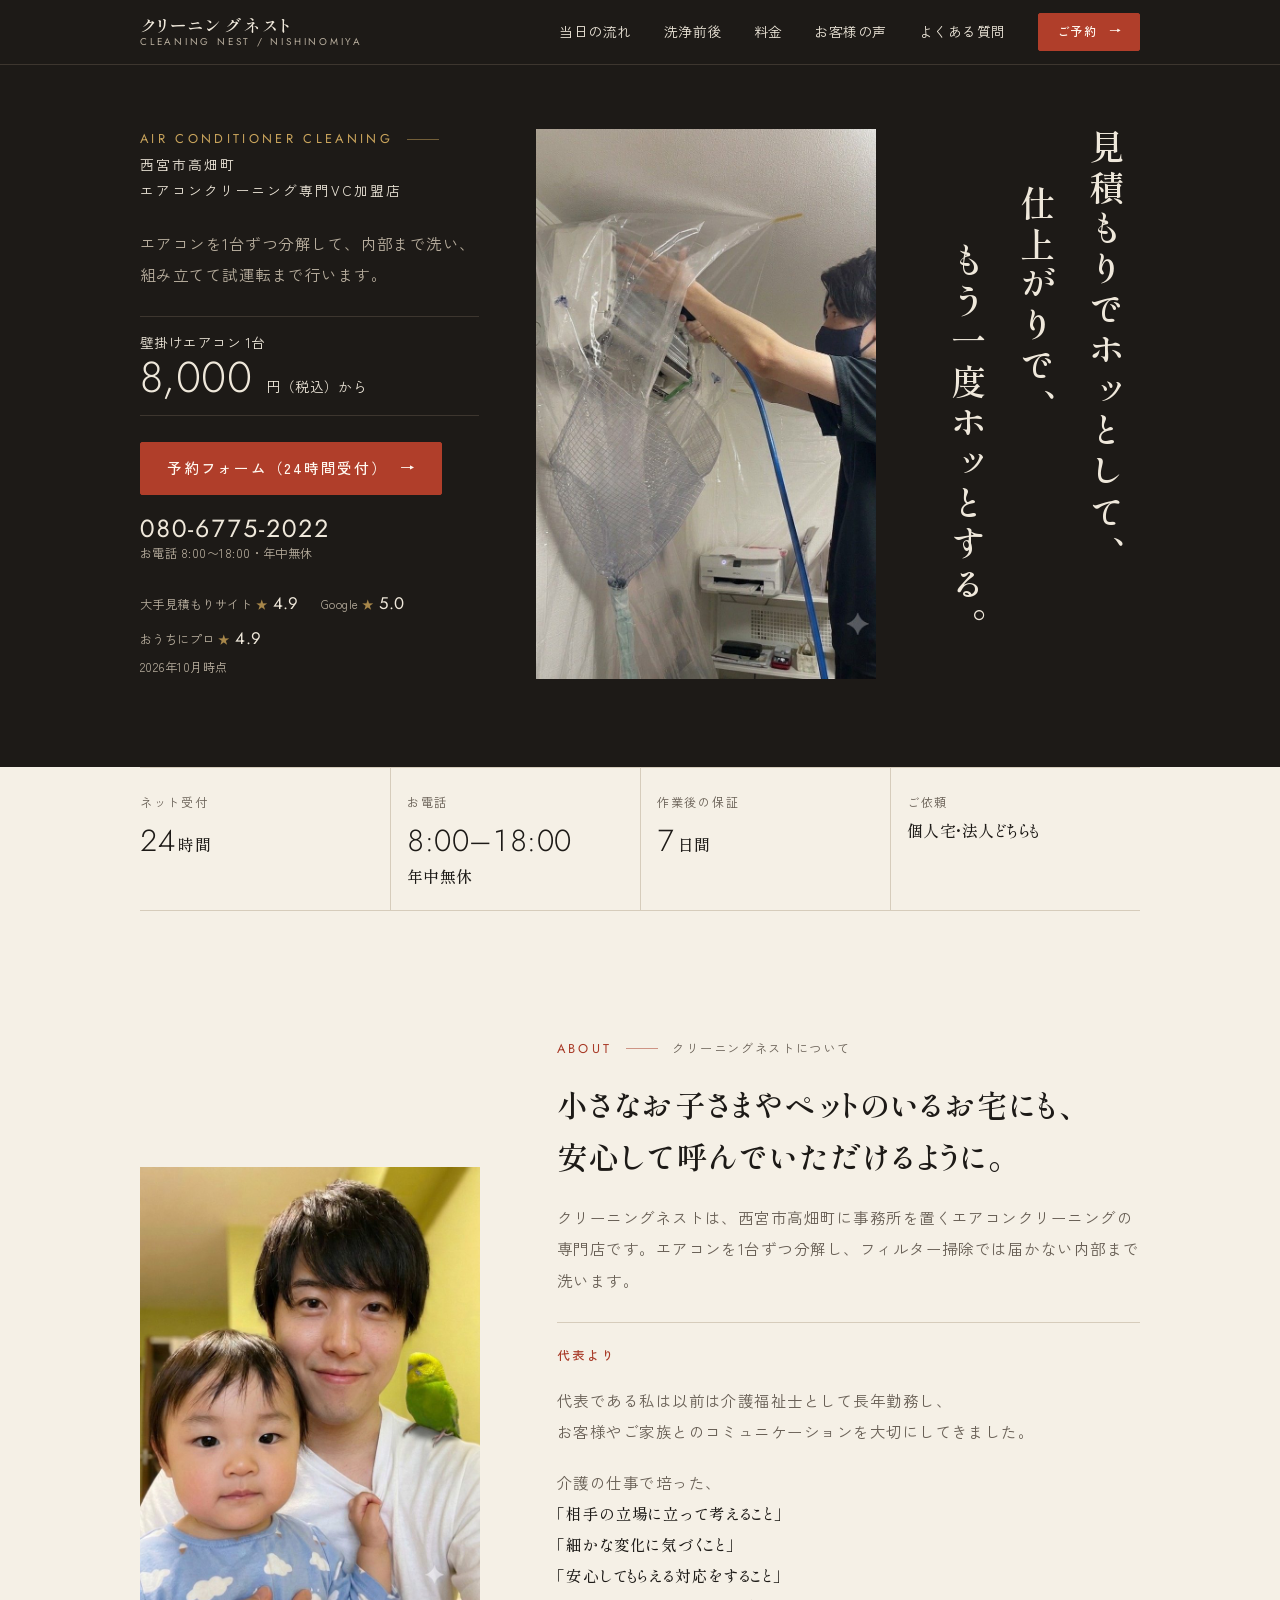
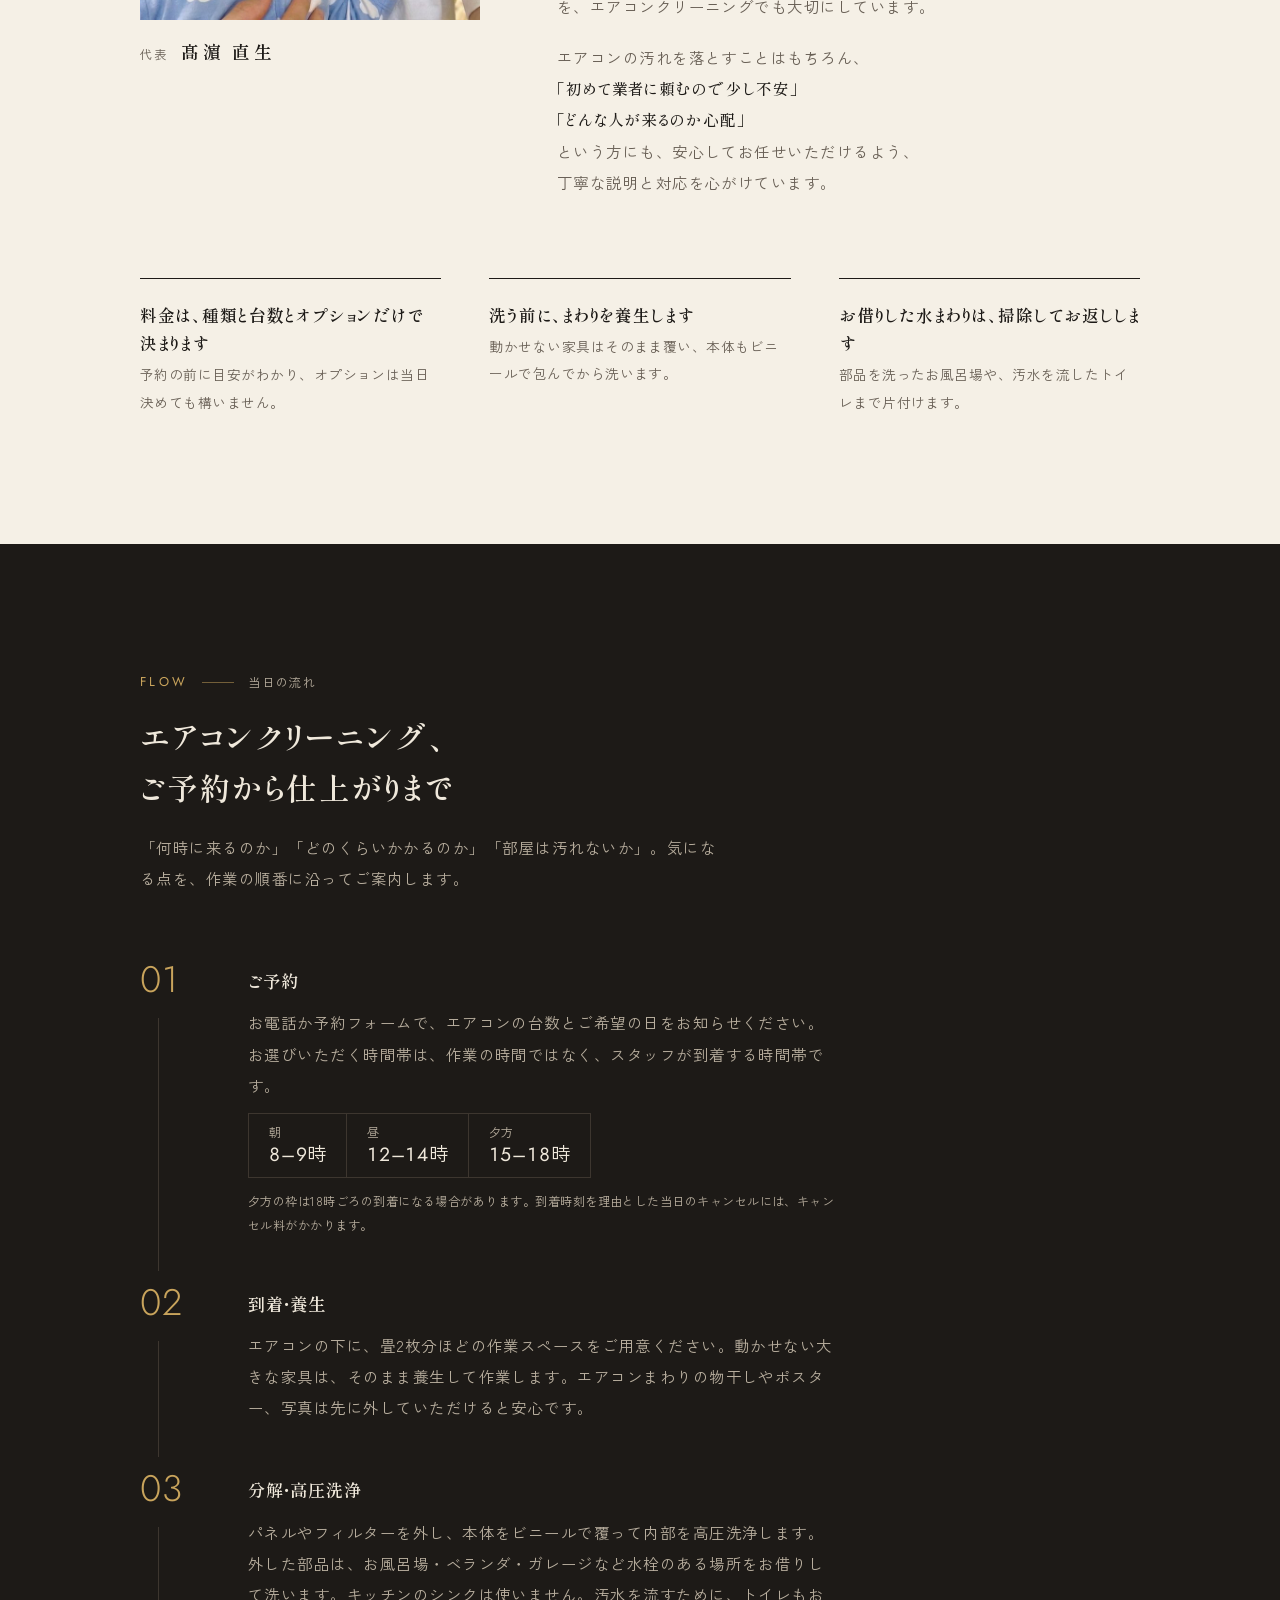
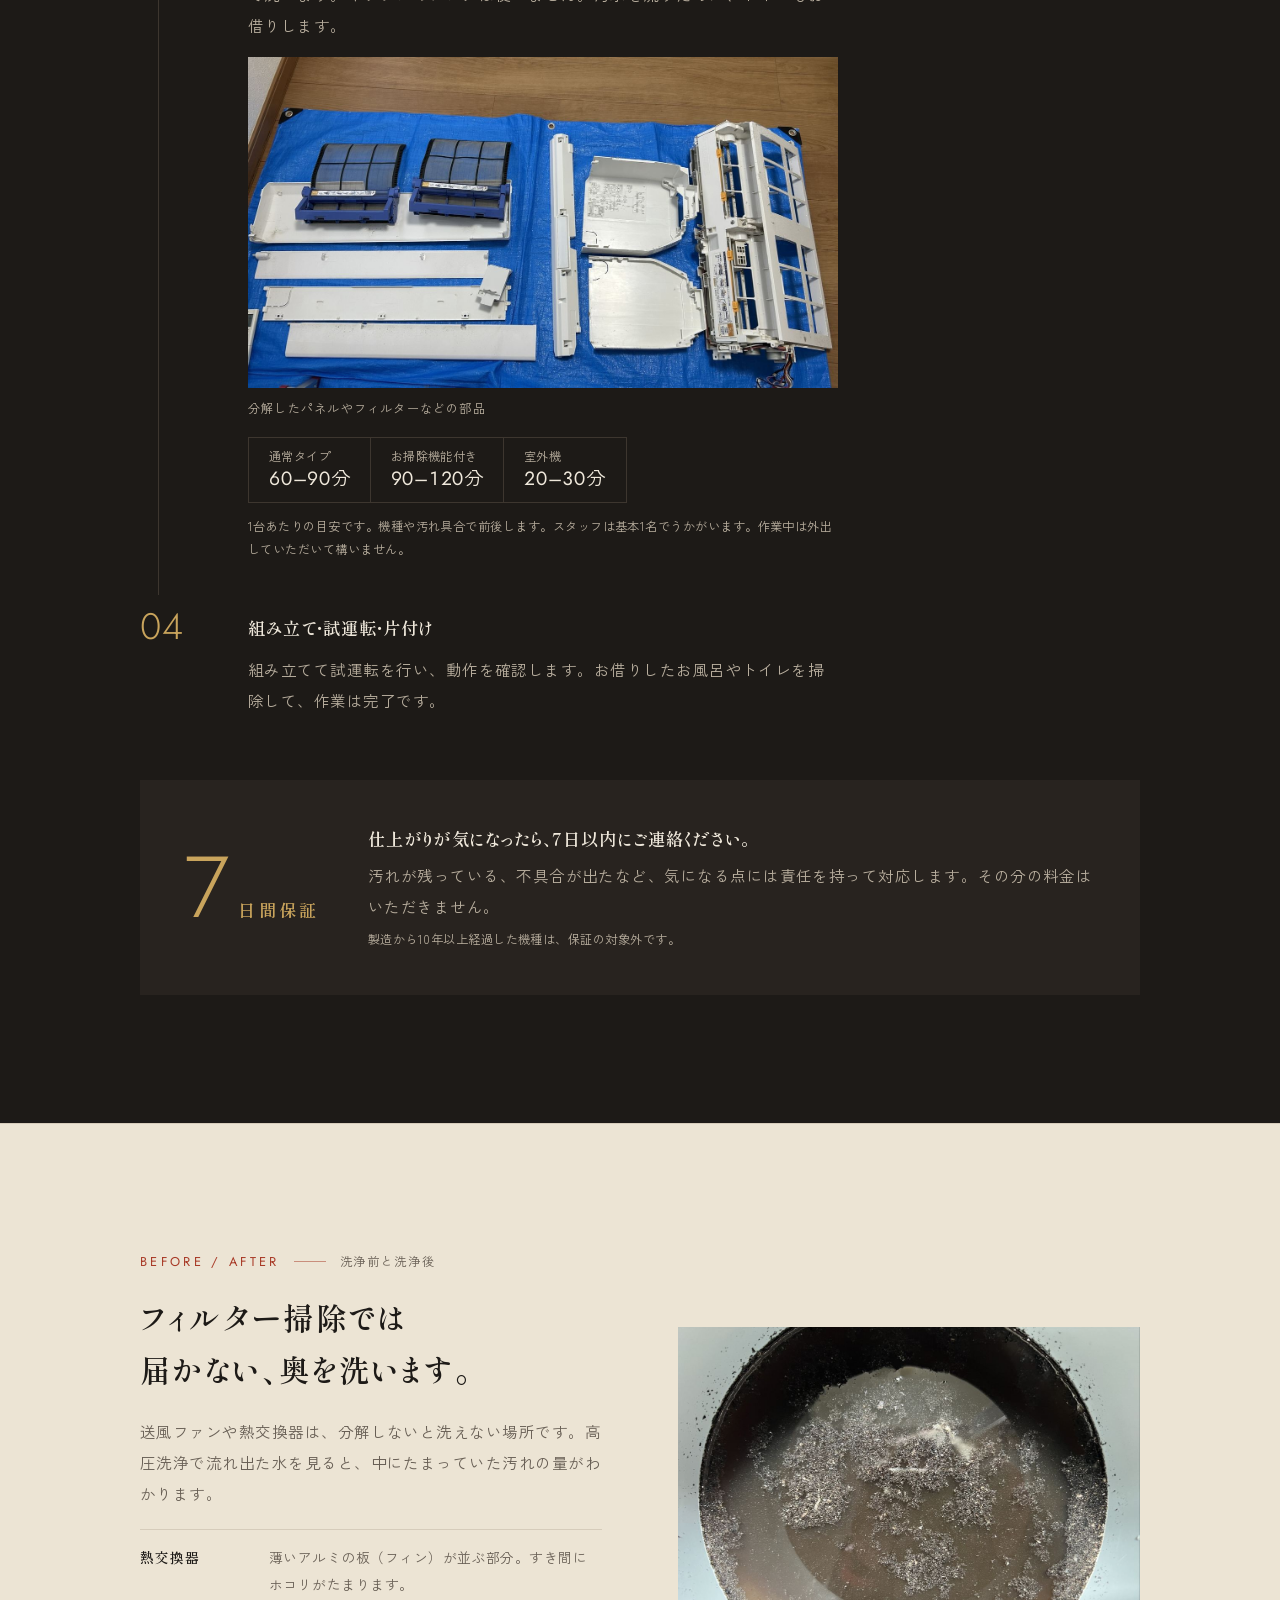
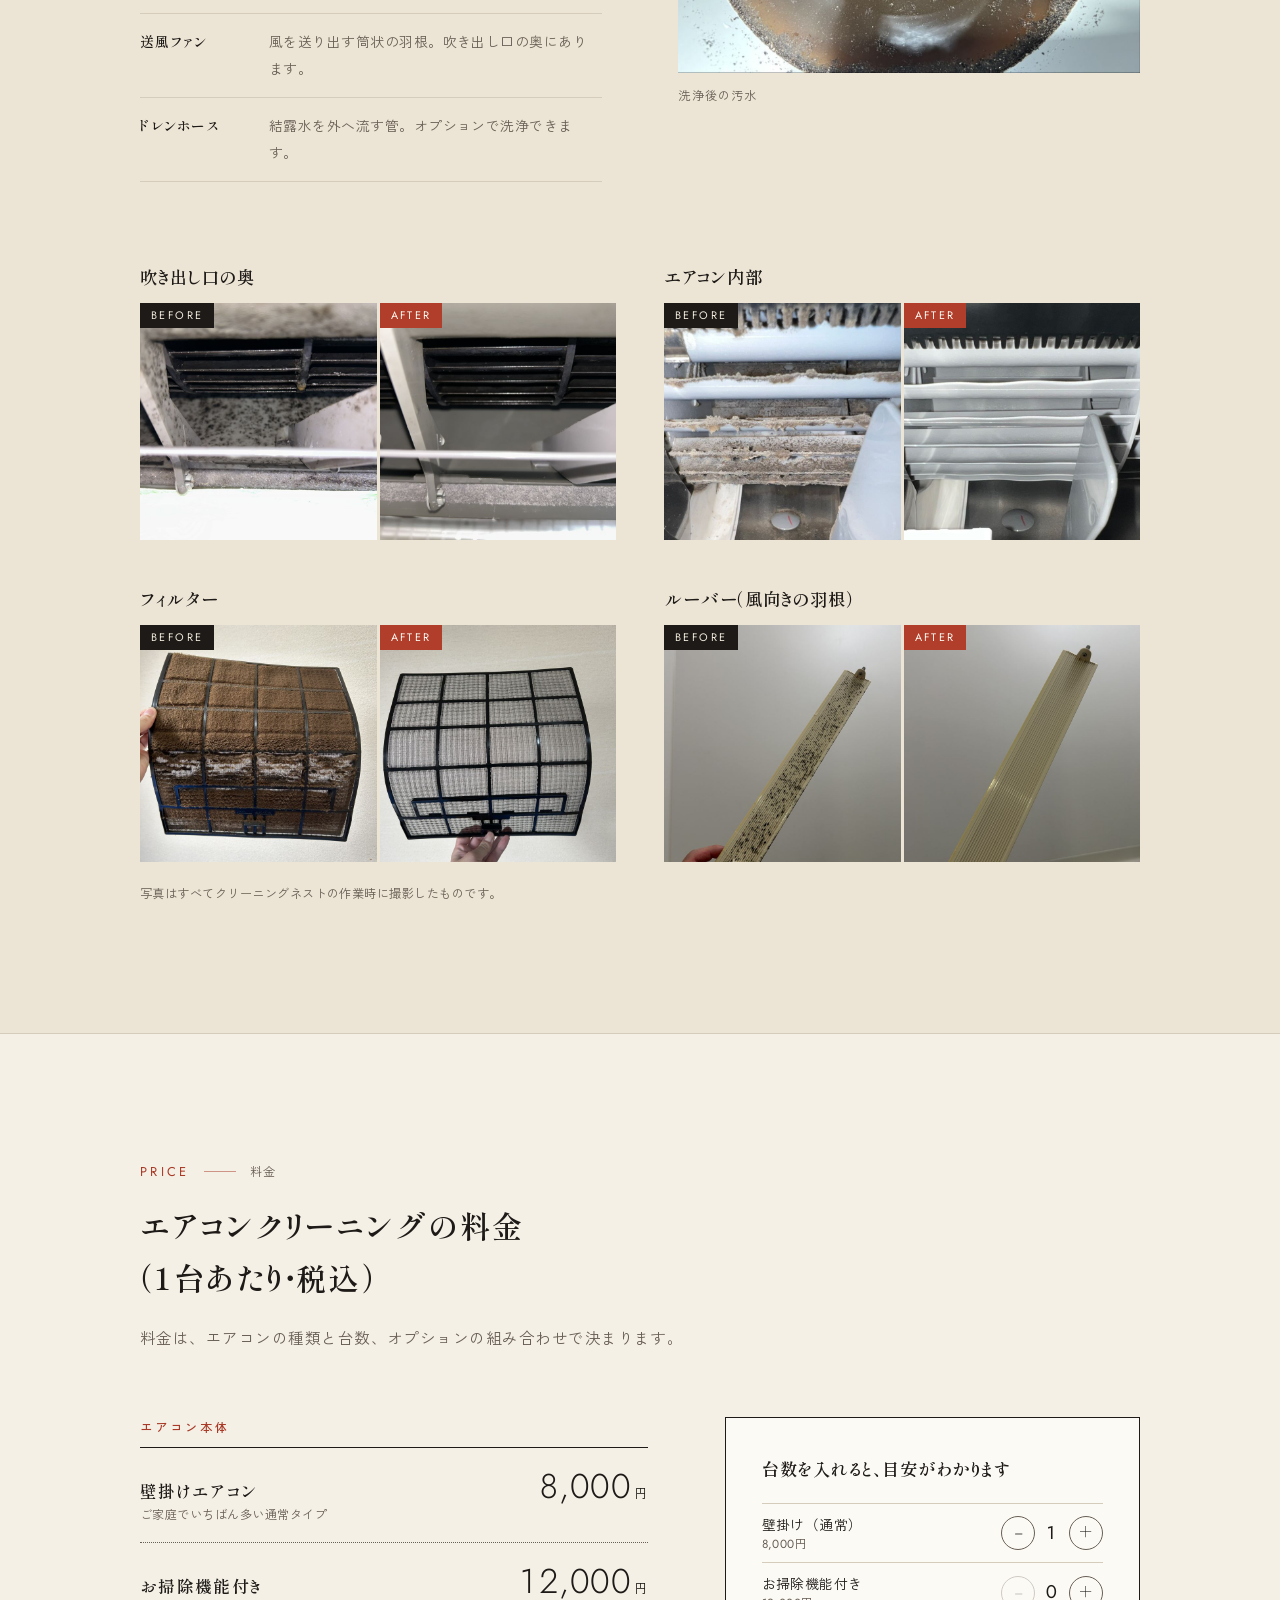
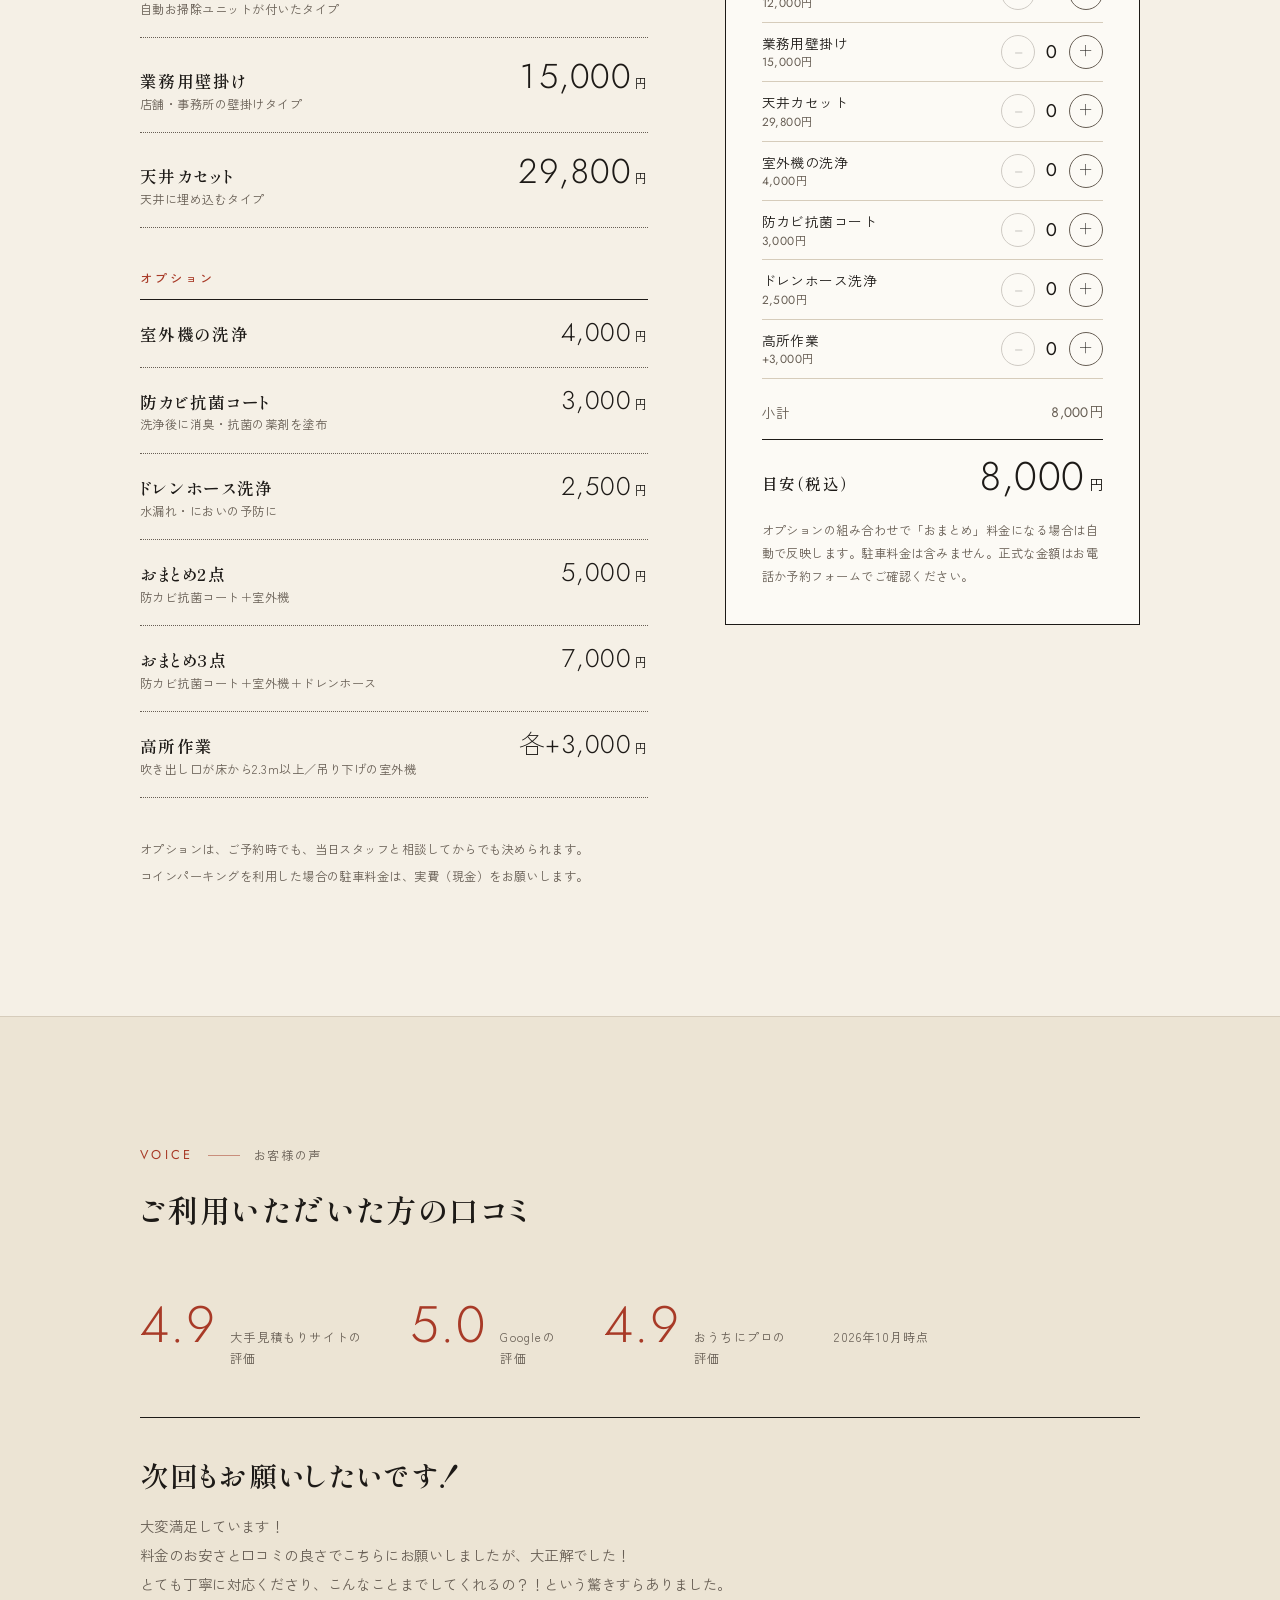
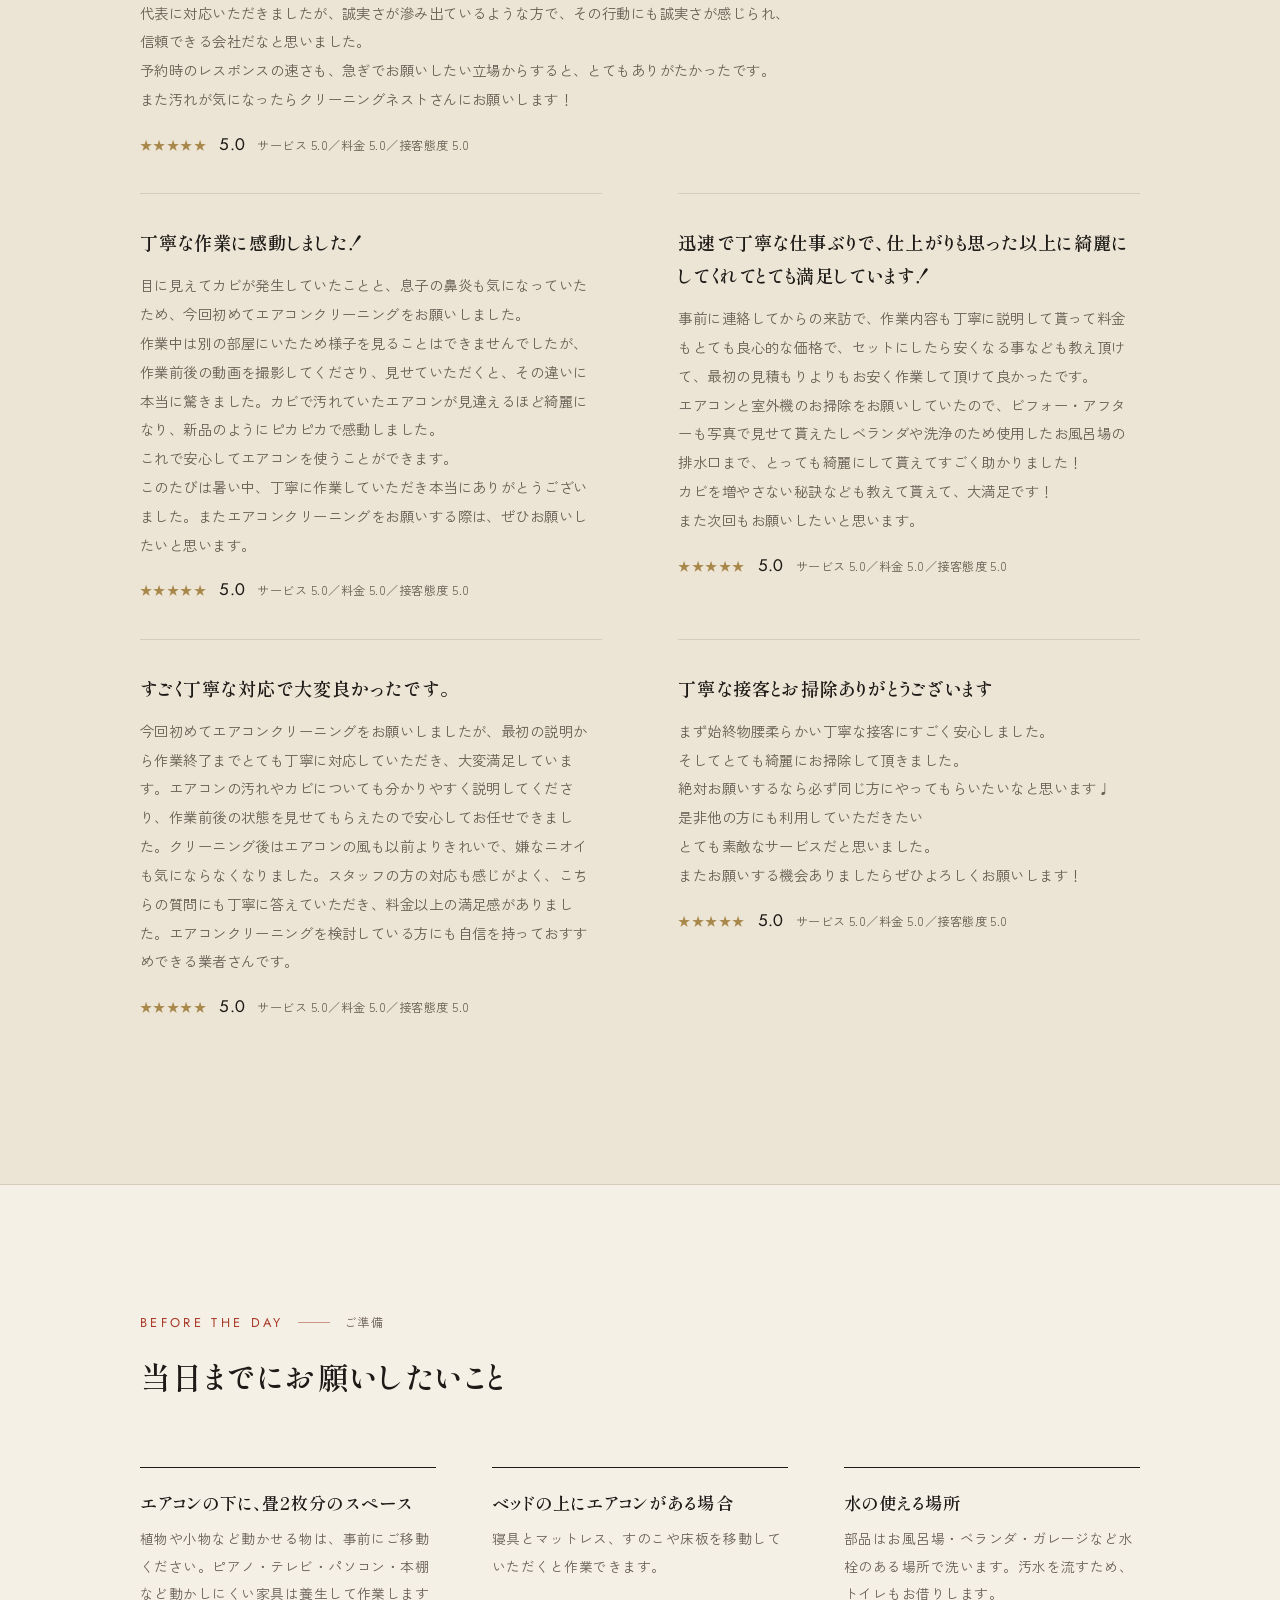
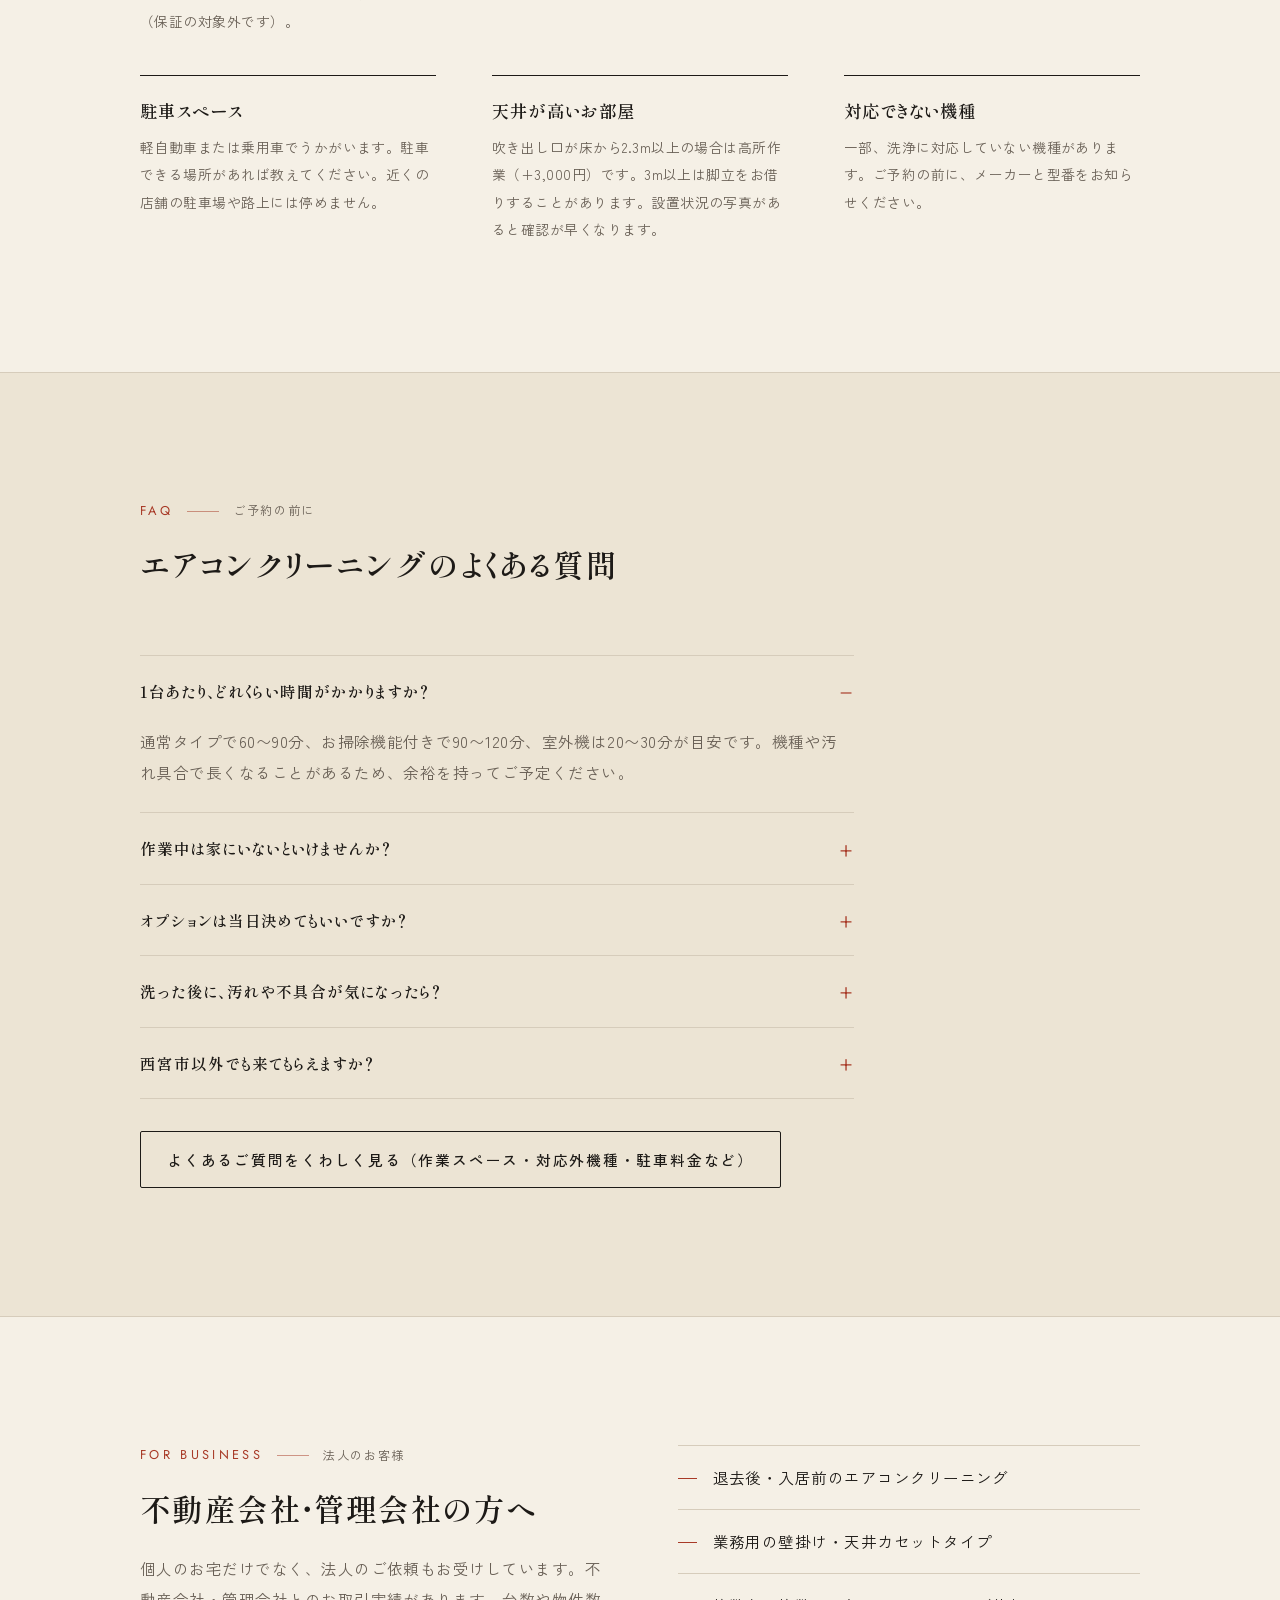
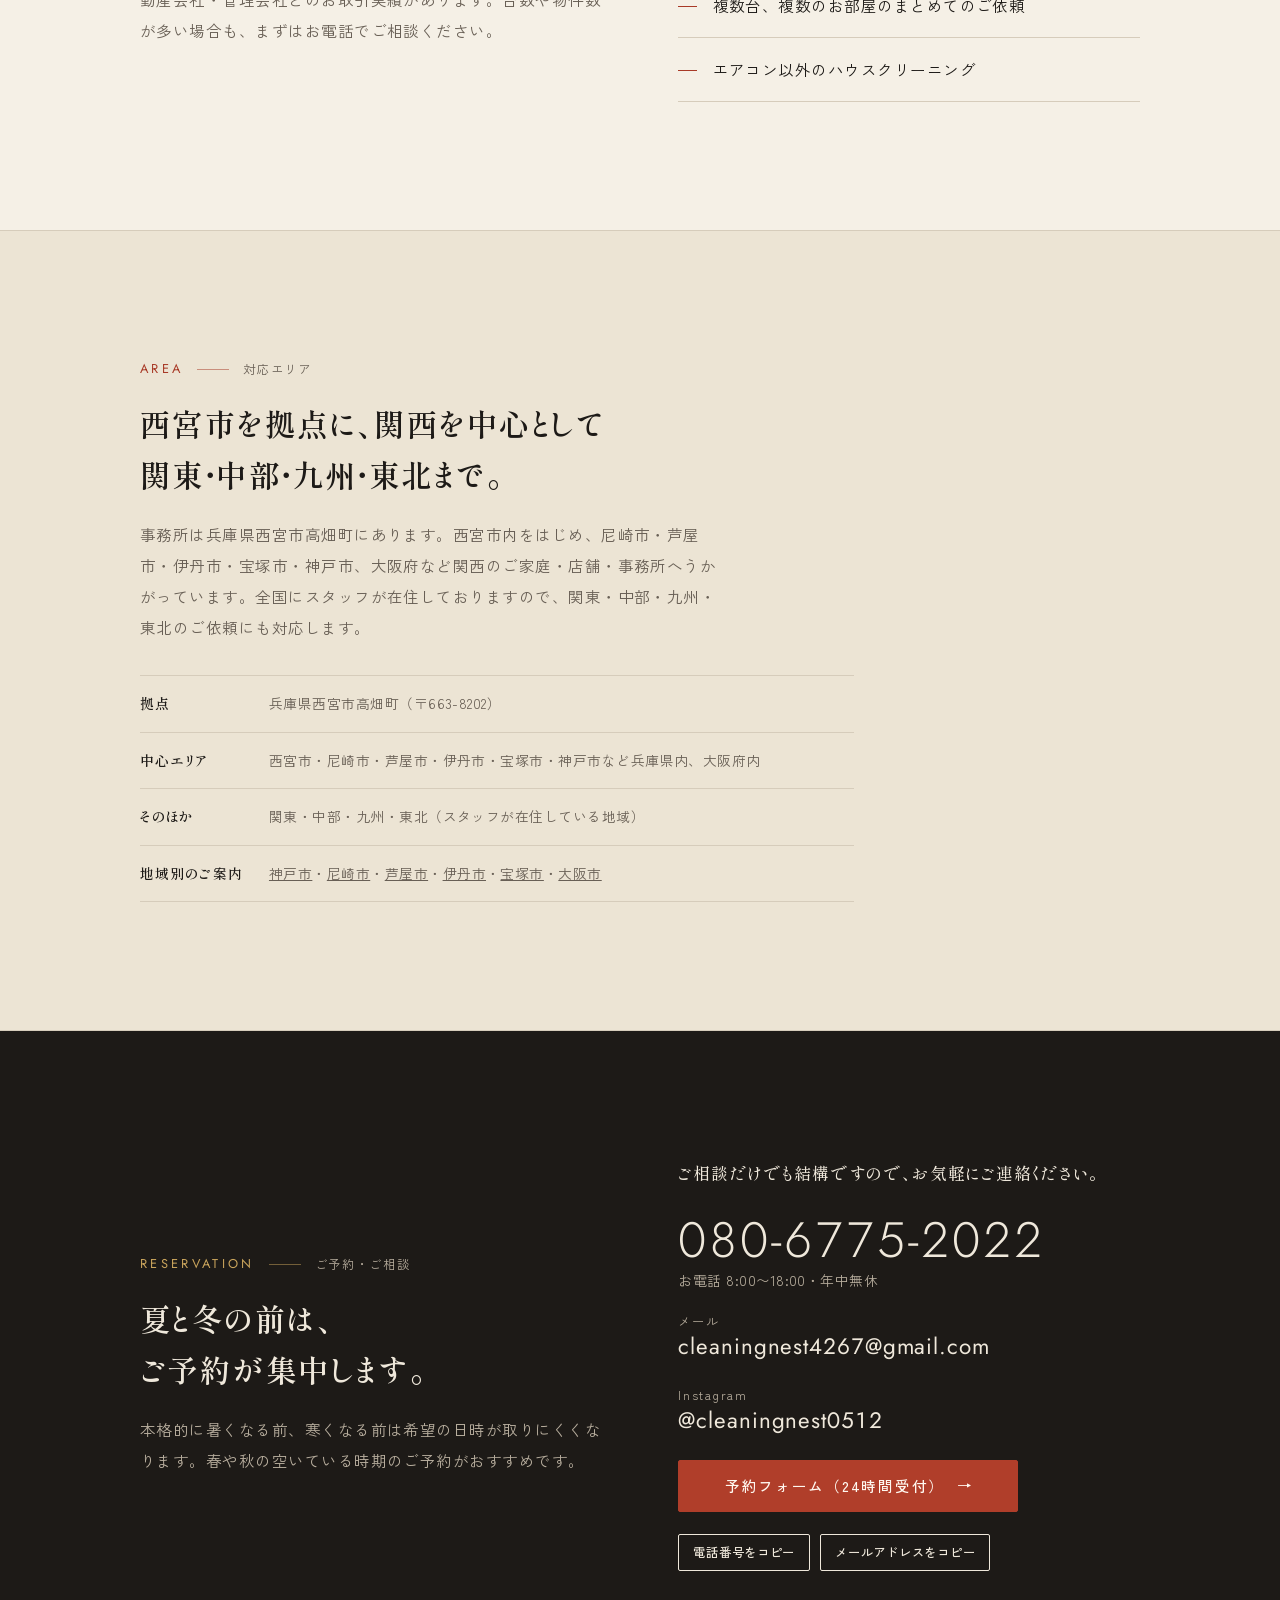
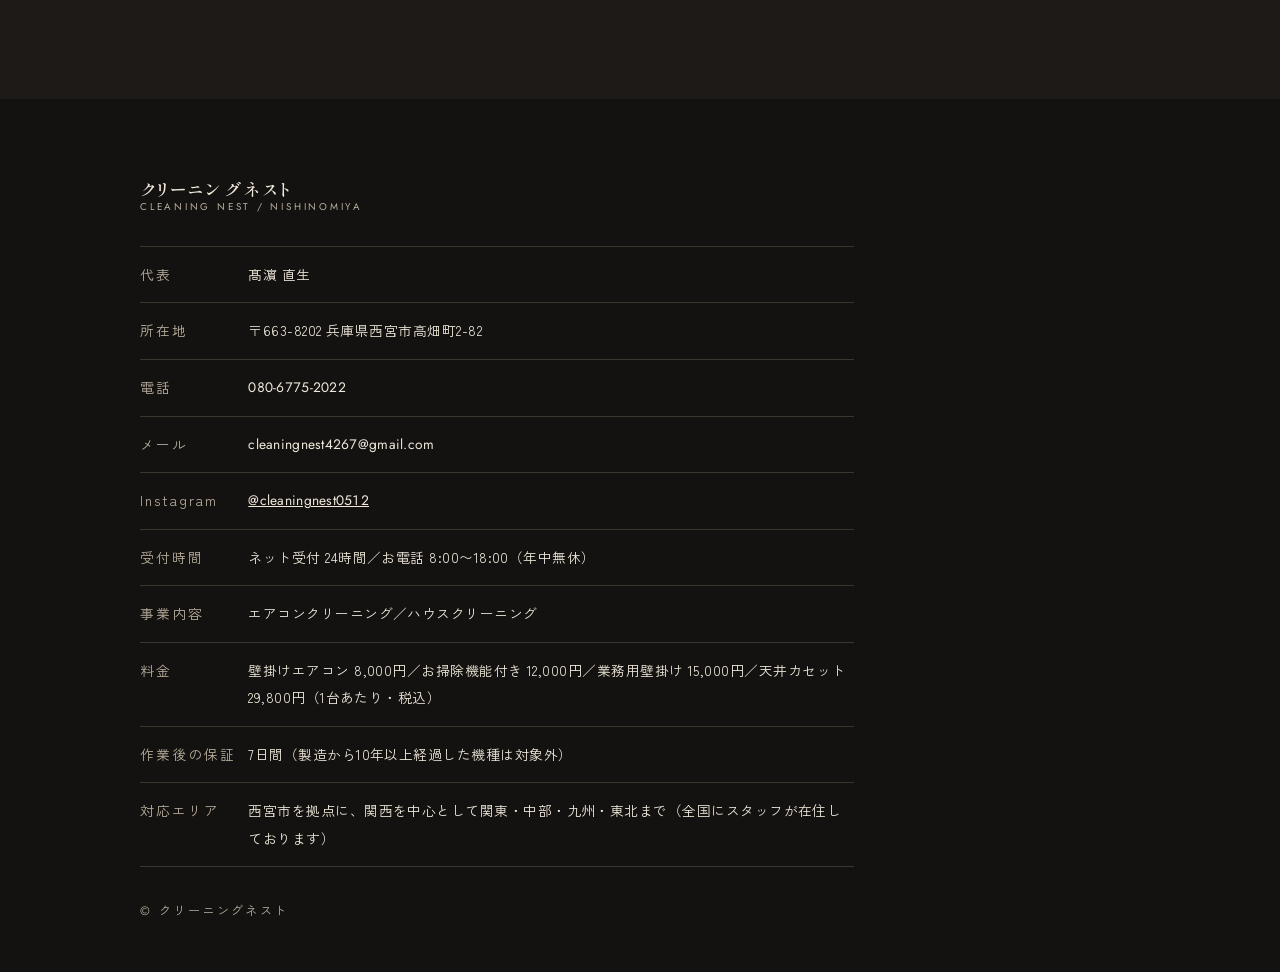
==== index.html @ 814b2415 "ホームページ一式（cleaning-nest.com）と集客ページ（/lp/）を公開用に追加 Co-Authored-By: Claude Opus 5.5 <noreply@anthropic.co" ====
<!doctype html>
<html lang="ja">
<head>
<meta charset="utf-8">
<meta name="viewport" content="width=device-width,initial-scale=1">
<title>西宮市のエアコンクリーニング｜クリーニングネスト【1台8,000円〜】</title>
<meta name="description" content="西宮市高畑町のエアコンクリーニング専門店クリーニングネスト。分解・高圧洗浄・試運転まで1台ずつ丁寧に行います。壁掛け8,000円、お掃除機能付き12,000円（税込）。作業後7日間保証・年中無休・ネット予約24時間受付。西宮市・尼崎市・芦屋市・伊丹市・宝塚市・神戸市、大阪府など関西を中心に対応します。">
<meta name="robots" content="index,follow,max-image-preview:large,max-snippet:-1">
<meta name="msvalidate.01" content="F13F668EED2547768B0FC4547853A758">
<link rel="canonical" href="https://cleaning-nest.com/">
<meta name="theme-color" content="#1D1A17">
<meta name="format-detection" content="telephone=no">
<link rel="icon" href="favicon.ico" sizes="48x48">
<link rel="icon" href="favicon.svg" type="image/svg+xml">
<link rel="apple-touch-icon" href="apple-touch-icon.png">
<meta property="og:type" content="website">
<meta property="og:locale" content="ja_JP">
<meta property="og:site_name" content="クリーニングネスト">
<meta property="og:url" content="https://cleaning-nest.com/">
<meta property="og:title" content="西宮市のエアコンクリーニング｜クリーニングネスト【1台8,000円〜】">
<meta property="og:description" content="西宮市高畑町のエアコンクリーニング専門店クリーニングネスト。分解・高圧洗浄・試運転まで1台ずつ丁寧に行います。壁掛け8,000円、お掃除機能付き12,000円（税込）。作業後7日間保証・年中無休・ネット予約24時間受付。西宮市・尼崎市・芦屋市・伊丹市・宝塚市・神戸市、大阪府など関西を中心に対応します。">
<meta property="og:image" content="https://cleaning-nest.com/img/og.jpg">
<meta property="og:image:width" content="1200">
<meta property="og:image:height" content="630">
<meta name="twitter:card" content="summary_large_image">
<link rel="preconnect" href="https://fonts.googleapis.com">
<link rel="preconnect" href="https://fonts.gstatic.com" crossorigin>
<link rel="stylesheet" href="https://fonts.googleapis.com/css2?family=Jost:wght@300;400;500&family=Shippori+Mincho:wght@500;600;700&family=Zen+Kaku+Gothic+New:wght@400;500;700&display=swap">
<style>
html{color-scheme:light}
body{margin:0}
img{max-width:100%}
[hidden]{display:none!important}

/* Layout: 墨色の帯と生成りの地を交互に重ね、縦書きの明朝コピーと作業写真を主役にする。朱は予約ボタンだけ、金は細い欧文と数字に使う。 */
:root{
  --bg:#F5F0E6; --band:#ECE4D4; --surface:#FCFAF5; --ink:#1D1A17; --ink-soft:#685F55; --line:#D6CCBB;
  --accent:#A83A27; --gold:#A8874A; --tint:#ECE4D4; --mud:#8B6A3F; --shu:#B03E2A; --on-shu:#FFF8F0;
  --line-green:#06C755; --on-line-green:#FFFFFF;
  --deep:#1D1A17; --deep2:#141210; --deep-surface:#28231F; --on-deep:#EFE8DB; --on-deep-soft:#B8AE9E; --deep-line:#3D362F; --accent-on-deep:#C9A45C;
  --f-display:"Shippori Mincho","Hiragino Mincho ProN","Yu Mincho","Noto Serif JP","Noto Serif CJK JP",serif;
  --f-body:"Zen Kaku Gothic New","Hiragino Kaku Gothic ProN","Yu Gothic",Meiryo,sans-serif;
  --f-en:"Jost","Zen Kaku Gothic New","Hiragino Kaku Gothic ProN",sans-serif;
  --fs-catch:clamp(1.55rem,3vw,2.2rem); --fs-h2:clamp(1.35rem,2.7vw,1.9rem); --fs-h3:1.08rem; --fs-s:.86rem; --fs-xs:.76rem;
}


.inv{--bg:var(--deep);--band:var(--deep);--surface:var(--deep-surface);--ink:var(--on-deep);--ink-soft:var(--on-deep-soft);--line:var(--deep-line);--accent:var(--accent-on-deep);--tint:var(--deep-surface);background:var(--deep);color:var(--on-deep)}

*{box-sizing:border-box}
html{scroll-behavior:smooth}
body{background:var(--bg);color:var(--ink);font-family:var(--f-body);font-size:.97rem;line-height:2;letter-spacing:.03em;font-feature-settings:"palt"}
h1,h2,h3,p,ul,ol,dl,dd,blockquote,figure{margin:0}
ul,ol{padding:0;list-style:none}
a{color:inherit}
:focus-visible{outline:2px solid var(--accent);outline-offset:4px}
.wrap{max-width:1080px;margin-inline:auto;padding-inline:clamp(20px,5vw,40px)}
.sec{padding-block:clamp(64px,11vw,128px)}
.sec[id]{scroll-margin-top:72px}
.nb{display:inline-block}
h2,h3{word-break:auto-phrase}
.eyebrow{display:flex;flex-wrap:wrap;align-items:center;gap:4px 14px;font-size:var(--fs-xs);color:var(--ink-soft);letter-spacing:.14em;line-height:1.6}
.eyebrow .en{font-family:var(--f-en);font-weight:400;font-size:.8rem;text-transform:uppercase;letter-spacing:.26em;color:var(--accent);display:inline-flex;align-items:center;gap:14px}
.eyebrow .en::after{content:"";width:32px;height:1px;background:currentColor;opacity:.5}
h2{font-family:var(--f-display);font-weight:600;font-size:var(--fs-h2);line-height:1.7;letter-spacing:.08em;text-wrap:balance}
h3{font-family:var(--f-display);font-weight:600;font-size:var(--fs-h3);line-height:1.7;letter-spacing:.06em}
.head{display:grid;gap:18px;max-width:38em;margin-bottom:clamp(36px,6vw,64px)}
.head p:not(.eyebrow){color:var(--ink-soft)}
.note{font-size:var(--fs-xs);color:var(--ink-soft);line-height:1.9}
.num{font-family:var(--f-en);font-variant-numeric:tabular-nums;font-weight:400;letter-spacing:.02em}
.fins{height:18px;background:repeating-linear-gradient(90deg,var(--line) 0 1px,transparent 1px 8px)}

/* ヘッダー */
.top{position:sticky;top:env(safe-area-inset-top,0px);z-index:20;background:var(--bg);border-bottom:1px solid var(--line)}
.top .wrap{display:flex;align-items:center;justify-content:space-between;gap:16px;min-height:64px}
.logo{font-family:var(--f-display);font-weight:600;font-size:1.05rem;letter-spacing:.14em;text-decoration:none;display:flex;flex-direction:column;line-height:1.3}
.logo small{font-family:var(--f-en);font-weight:400;font-size:.62rem;letter-spacing:.28em;color:var(--ink-soft)}
.nav{display:flex;align-items:center;gap:clamp(14px,2.6vw,32px);font-size:var(--fs-s)}
.nav a{text-decoration:none}
.nav .links{display:flex;gap:clamp(14px,2.6vw,32px)}
.nav .links a{padding-block:4px;border-bottom:1px solid transparent}
.nav .links a:hover{border-bottom-color:var(--ink)}
.btn{display:inline-flex;align-items:center;justify-content:center;gap:12px;font-family:var(--f-body);font-weight:500;font-size:.92rem;letter-spacing:.12em;text-decoration:none;border-radius:2px;padding:15px 26px;line-height:1.4;border:1px solid var(--ink);cursor:pointer;transition:background .2s,color .2s}
.btn-solid{background:var(--ink);color:var(--bg)}
.btn-solid::after{content:"→";font-family:var(--f-en);letter-spacing:0}
.btn-solid:hover{background:var(--accent);border-color:var(--accent)}
.btn-line{background:transparent;color:var(--ink)}
.btn-line:hover{background:var(--tint)}
.btn-s{padding:9px 18px;font-size:var(--fs-xs)}

/* ヒーロー */
.hero{padding-block:clamp(32px,5vw,64px) clamp(48px,7vw,88px)}
.hero .wrap{display:grid;grid-template-columns:minmax(0,1fr) minmax(220px,340px) auto;grid-template-areas:"copy art catch";gap:clamp(20px,4.5vw,64px);align-items:stretch}
.catch{grid-area:catch;writing-mode:vertical-rl;font-family:var(--f-display);font-weight:600;font-size:var(--fs-catch);line-height:1.95;letter-spacing:.16em;font-feature-settings:normal}
.catch span{display:block;white-space:nowrap}
.catch span:nth-child(2){padding-top:1.6em}
.catch span:nth-child(3){padding-top:3.2em}
.eyebrow h1{display:contents;font:inherit;letter-spacing:inherit}
.art{grid-area:art;background:var(--tint);display:grid;align-items:center;min-width:0}
.art svg{display:block;width:100%;height:auto;max-height:540px}
.flow path{stroke-dasharray:3 9;animation:drift 3.2s linear infinite}
@keyframes drift{to{stroke-dashoffset:-48}}
@media (prefers-reduced-motion:reduce){.flow path{animation:none} html{scroll-behavior:auto} .btn{transition:none}}
.hero-copy{grid-area:copy;display:grid;gap:26px;align-content:end;min-width:0}
.lead{color:var(--ink-soft);max-width:28em}
.from{display:flex;flex-wrap:wrap;align-items:baseline;gap:4px 14px;padding-block:16px;border-block:1px solid var(--line);font-size:var(--fs-s);line-height:1.4}
.from b{font-family:var(--f-en);font-weight:300;font-size:2.7rem;line-height:1;letter-spacing:.01em}
.cta{display:flex;flex-wrap:wrap;gap:16px 24px;align-items:center}
.tel{display:grid;line-height:1.4;text-decoration:none}
.tel .num{font-size:1.55rem;letter-spacing:.08em}
.tel span{font-size:var(--fs-xs);color:var(--ink-soft)}
.rating{display:flex;flex-wrap:wrap;gap:4px 22px;font-size:var(--fs-xs);color:var(--ink-soft);line-height:1.8}
.rating b{color:var(--ink);font-family:var(--f-en);font-size:1.05rem;font-weight:400}
.rating span:last-child{flex-basis:100%}
.rating .star{color:var(--accent);letter-spacing:.12em;font-size:.72rem}

/* 数字の帯 */
.facts{display:grid;grid-template-columns:repeat(4,minmax(0,1fr));border-block:1px solid var(--line)}
.facts div{padding:22px 16px;display:grid;gap:4px;align-content:start;border-left:1px solid var(--line)}
.facts div:first-child{border-left:0;padding-left:0}
.facts dt{font-size:var(--fs-xs);color:var(--ink-soft);letter-spacing:.14em}
.facts dd{font-family:var(--f-display);font-weight:500;font-size:1rem;line-height:1.5}
.facts dd .num{font-size:1.9rem;font-weight:300;margin-right:.1em}

/* 紹介 */
.about{display:grid;grid-template-columns:minmax(0,1fr) minmax(0,1fr);gap:clamp(32px,6vw,80px);align-items:start}
.about .body{display:grid;gap:20px}
.about .body p:not(.eyebrow):not(.sign){color:var(--ink-soft)}
.promise{display:grid;border-top:1px solid var(--line)}
.promise li{display:grid;gap:4px;padding:24px 0;border-bottom:1px solid var(--line)}
.promise b{font-family:var(--f-display);font-weight:600;font-size:1.04rem;letter-spacing:.06em;line-height:1.7}
.promise span{color:var(--ink-soft);font-size:var(--fs-s)}
.sign{font-size:var(--fs-xs);color:var(--ink-soft);letter-spacing:.14em}
.sign b{font-family:var(--f-display);font-weight:600;font-size:1.1rem;color:var(--ink);margin-left:.8em;letter-spacing:.2em}

/* 流れ */
.band{background:var(--surface);border-block:1px solid var(--line)}
.steps{display:grid;counter-reset:s}
.steps>li{display:grid;grid-template-columns:76px minmax(0,1fr);gap:0 clamp(12px,3vw,32px);padding-bottom:44px;position:relative}
.steps>li::before{counter-increment:s;content:counter(s,decimal-leading-zero);font-family:var(--f-en);font-weight:300;font-size:2.3rem;line-height:1.2;color:var(--accent);letter-spacing:.02em}
.steps>li::after{content:"";position:absolute;left:18px;top:60px;bottom:10px;width:1px;background:var(--line)}
.steps>li:last-child{padding-bottom:0}
.steps>li:last-child::after{display:none}
.step{display:grid;gap:12px;min-width:0;padding-top:8px;max-width:38em}
.step>p:not(.note){color:var(--ink-soft)}
.chips{display:flex;flex-wrap:wrap;gap:0;border:1px solid var(--line);width:fit-content;max-width:100%}
.chips li{padding:10px 20px;line-height:1.4;font-size:var(--fs-xs);color:var(--ink-soft);border-left:1px solid var(--line);margin-left:-1px}
.chips b{display:block;font-family:var(--f-en);font-size:1.2rem;font-weight:400;color:var(--ink);font-variant-numeric:tabular-nums;letter-spacing:.04em}
.promise-7{margin-top:clamp(40px,6vw,64px);background:var(--tint);padding:clamp(24px,4.5vw,44px);display:grid;grid-template-columns:auto minmax(0,1fr);gap:8px clamp(20px,5vw,48px);align-items:center}
.promise-7 .big{font-family:var(--f-en);font-weight:300;font-size:clamp(3.6rem,10vw,5.4rem);line-height:1;color:var(--accent)}
.promise-7 .big small{font-family:var(--f-display);font-size:.2em;font-weight:600;letter-spacing:.2em;margin-left:.5em}
.promise-7 .txt{display:grid;gap:6px}
.promise-7 .txt p:not(.note){color:var(--ink-soft)}

/* 内部洗浄 */
.inside{display:grid;grid-template-columns:minmax(0,1fr) minmax(0,1fr);gap:clamp(32px,6vw,80px);align-items:center}
.inside .body{display:grid;gap:20px}
.inside .body>p:not(.eyebrow){color:var(--ink-soft)}
.parts{display:grid;border-top:1px solid var(--line)}
.parts li{display:grid;grid-template-columns:8.5em minmax(0,1fr);gap:12px;padding:14px 0;border-bottom:1px solid var(--line);font-size:var(--fs-s)}
.parts b{font-family:var(--f-display);font-weight:600;letter-spacing:.08em}
.parts span{color:var(--ink-soft)}
.water{display:grid;gap:12px}
.water .bar{height:clamp(160px,28vw,280px);border:1px solid var(--ink);background:linear-gradient(90deg,var(--mud) 0%,var(--mud) 12%,var(--tint) 80%,var(--surface) 100%);position:relative;overflow:hidden}
.water .bar::after{content:"";position:absolute;inset:0;background:repeating-linear-gradient(90deg,var(--ink) 0 1px,transparent 1px 8px);opacity:.14}
.water .ends{display:flex;justify-content:space-between;gap:12px;font-size:var(--fs-xs);letter-spacing:.14em;color:var(--ink-soft)}
.water .ends span:last-child{text-align:right}

/* 料金 */
.price-grid{display:grid;grid-template-columns:minmax(0,1.1fr) minmax(0,.9fr);gap:clamp(36px,6vw,80px);align-items:start}
.menu{display:grid;gap:40px;min-width:0}
.menu h3{font-family:var(--f-body);font-weight:500;color:var(--accent);font-size:var(--fs-xs);letter-spacing:.24em;padding-bottom:10px;border-bottom:1px solid var(--ink)}
.menu ul{display:grid}
.menu li{display:grid;grid-template-columns:minmax(0,1fr) auto;gap:12px;align-items:baseline;padding:18px 0;border-bottom:1px dotted var(--ink-soft)}
.menu .nm{display:grid;line-height:1.6}
.menu .nm b{font-family:var(--f-display);font-weight:600;font-size:1.04rem;letter-spacing:.08em}
.menu .nm span{font-size:var(--fs-xs);color:var(--ink-soft)}
.menu .pr{font-family:var(--f-en);font-weight:300;font-size:1.6rem;line-height:1.2;font-variant-numeric:tabular-nums;white-space:nowrap}
.menu .pr small{font-family:var(--f-body);font-size:var(--fs-xs);font-weight:400;margin-left:4px}
.menu .main .pr{font-size:2.15rem}
.menu-notes{display:grid;gap:4px}
.calc{background:var(--surface);border:1px solid var(--ink);padding:clamp(22px,4vw,36px);display:grid;gap:20px;min-width:0}
.calc .rows{display:grid;border-top:1px solid var(--line)}
.calc .row{display:grid;grid-template-columns:minmax(0,1fr) auto;gap:10px;align-items:center;padding:10px 0;border-bottom:1px solid var(--line);font-size:var(--fs-s)}
.calc .row label{line-height:1.5}
.calc .row small{display:block;font-family:var(--f-en);font-size:.74rem;color:var(--ink-soft);letter-spacing:.04em}
.stepper{display:flex;align-items:center;gap:6px}
.stepper button{width:34px;height:34px;border-radius:50%;border:1px solid var(--ink-soft);background:transparent;color:var(--ink);font-size:1rem;line-height:1;cursor:pointer;font-family:var(--f-en);font-weight:300}
.stepper button:hover{background:var(--tint);border-color:var(--ink)}
.stepper button:disabled{opacity:.3;cursor:default;background:transparent;border-color:var(--ink-soft)}
.stepper output{min-width:2ch;text-align:center;font-family:var(--f-en);font-weight:400;font-size:1.15rem;font-variant-numeric:tabular-nums}
.sum{display:grid;gap:4px}
.sum .line{display:flex;justify-content:space-between;gap:12px;font-size:var(--fs-s);color:var(--ink-soft)}
.sum .line.off{color:var(--accent)}
.sum .total{display:flex;justify-content:space-between;align-items:baseline;gap:12px;padding-top:14px;margin-top:8px;border-top:1px solid var(--ink);font-family:var(--f-display);font-weight:600;letter-spacing:.1em}
.sum .total .num{font-size:2.5rem;font-weight:300;line-height:1.1;letter-spacing:.01em}
.sum .total .num small{font-family:var(--f-body);font-size:var(--fs-s);font-weight:400;margin-left:4px}

/* 声 */
.score{display:flex;flex-wrap:wrap;align-items:baseline;gap:12px 48px;margin-bottom:clamp(28px,5vw,48px)}
.score div{display:flex;align-items:baseline;gap:14px}
.score .num{font-size:3.2rem;font-weight:300;line-height:1;color:var(--accent)}
.score span{font-size:var(--fs-xs);color:var(--ink-soft);line-height:1.7;letter-spacing:.1em}
.voices{display:grid;grid-template-columns:repeat(2,minmax(0,1fr));gap:0 clamp(32px,6vw,80px)}
.voices figure{display:grid;gap:14px;align-content:start;padding:32px 0;border-top:1px solid var(--line)}
.voices blockquote{font-family:var(--f-display);font-weight:500;font-size:1.04rem;line-height:2.1;letter-spacing:.06em}
.voices figcaption{font-size:var(--fs-xs);color:var(--ink-soft)}

/* 準備・FAQ */
.prep{display:grid;grid-template-columns:repeat(3,minmax(0,1fr));gap:40px clamp(24px,4.5vw,56px)}
.prep li{display:grid;gap:8px;align-content:start;padding-top:20px;border-top:1px solid var(--ink)}
.prep p{font-size:var(--fs-s);color:var(--ink-soft)}
.faq{display:grid;max-width:46em;border-top:1px solid var(--line)}
.faq details{border-bottom:1px solid var(--line)}
.faq summary{cursor:pointer;list-style:none;display:grid;grid-template-columns:minmax(0,1fr) auto;gap:16px;align-items:center;padding:22px 0;font-family:var(--f-display);font-weight:600;letter-spacing:.06em;line-height:1.7}
.faq summary::-webkit-details-marker{display:none}
.faq summary::after{content:"+";font-family:var(--f-en);font-weight:300;color:var(--accent);font-size:1.5rem;line-height:1}
.faq details[open] summary::after{content:"−"}
.faq details p{padding:0 0 24px;color:var(--ink-soft)}

/* 法人 */
.biz{display:grid;grid-template-columns:minmax(0,1fr) minmax(0,1fr);gap:clamp(32px,6vw,80px);align-items:start}
.biz .body{display:grid;gap:18px}
.biz .body>p:not(.eyebrow){color:var(--ink-soft)}
.ticks{display:grid;border-top:1px solid var(--line)}
.ticks li{padding:16px 0 16px 2.2em;border-bottom:1px solid var(--line);position:relative}
.ticks li::before{content:"";position:absolute;left:0;top:50%;width:1.2em;height:1px;background:var(--accent)}

/* 予約 */
.reserve .wrap{display:grid;grid-template-columns:minmax(0,1fr) minmax(0,1fr);gap:clamp(32px,6vw,80px);align-items:center}
.reserve .body{display:grid;gap:18px}
.reserve .body>p:not(.eyebrow){color:var(--ink-soft)}
.reserve .box{display:grid;gap:22px;justify-items:start}
.reserve .tel .num{font-size:clamp(2.1rem,6.5vw,3.1rem);font-weight:300;letter-spacing:.06em;line-height:1.2}
.reserve .tel span{font-size:var(--fs-s)}
.reserve .acts{display:flex;flex-wrap:wrap;gap:12px;align-items:center}

/* フッター */
footer{padding-block:clamp(48px,7vw,80px) 48px}
footer .wrap{display:grid;gap:32px}
.info{display:grid;border-top:1px solid var(--line);max-width:46em}
.info div{display:grid;grid-template-columns:7em minmax(0,1fr);gap:12px;padding:14px 0;border-bottom:1px solid var(--line);font-size:var(--fs-s)}
.info dt{color:var(--ink-soft);letter-spacing:.14em}
.copy{font-family:var(--f-en);font-size:var(--fs-xs);color:var(--ink-soft);letter-spacing:.2em}

/* v3: 墨の帯・写真 */
.band{background:var(--band)}
footer.inv{background:var(--deep2)}
.btn-solid{background:var(--shu);border-color:var(--shu);color:var(--on-shu)}
.btn-solid:hover{background:var(--shu);border-color:var(--shu);filter:brightness(1.14)}
.rating .star{color:var(--gold)}
.from span:first-child{flex-basis:100%}
.art{position:relative;min-height:440px;overflow:hidden;background:var(--tint)}
.art img{position:absolute;inset:0;width:100%;height:100%;object-fit:cover;object-position:50% 30%}
.about{grid-template-columns:minmax(0,340px) minmax(0,1fr);align-items:center}
.portrait{display:grid;gap:14px}
.portrait img{display:block;width:100%;height:auto;aspect-ratio:3/4;object-fit:cover}
.portrait figcaption{font-size:var(--fs-xs);color:var(--ink-soft);letter-spacing:.14em}
.portrait figcaption b{font-family:var(--f-display);font-weight:600;font-size:1.1rem;color:var(--ink);margin-left:.8em;letter-spacing:.2em}
.promise{grid-template-columns:repeat(3,minmax(0,1fr));gap:0 clamp(24px,4vw,48px);border-top:0;margin-top:clamp(44px,7vw,80px)}
.promise li{border-top:1px solid var(--ink);border-bottom:0;padding:22px 0 0;align-content:start}
.shot{display:grid;gap:8px;margin-block:4px}
.shot img{display:block;width:100%;height:auto;aspect-ratio:16/9;object-fit:cover}
.shot figcaption,.osui figcaption{font-size:var(--fs-xs);color:var(--ink-soft);letter-spacing:.1em}
.osui{display:grid;gap:10px}
.osui img{display:block;width:100%;height:auto;aspect-ratio:4/3;object-fit:cover}
.pairs{display:grid;grid-template-columns:repeat(2,minmax(0,1fr));gap:44px clamp(24px,4vw,48px);margin-block:clamp(44px,7vw,80px) 20px}
.pairs li{display:grid;gap:12px;align-content:start}
.ba{display:grid;grid-template-columns:minmax(0,1fr) minmax(0,1fr);gap:3px}
.ba figure{position:relative}
.ba img{display:block;width:100%;height:auto;aspect-ratio:1;object-fit:cover}
.ba figcaption{position:absolute;left:0;top:0;font-family:var(--f-en);font-size:.68rem;letter-spacing:.22em;text-transform:uppercase;line-height:1.4;padding:5px 11px;background:var(--deep);color:var(--on-deep)}
.ba figure:last-child figcaption{background:var(--shu);color:var(--on-shu)}

.hero .eyebrow{font-size:var(--fs-s);color:var(--ink)}
.voices figure.feature{grid-column:1/-1;border-top-color:var(--ink)}
.voices .vt{font-family:var(--f-display);font-weight:600;font-size:1.14rem;line-height:1.8;letter-spacing:.06em;margin-bottom:12px;word-break:auto-phrase}
.voices .feature .vt{font-size:clamp(1.3rem,2.6vw,1.75rem)}
.voices .vb{font-family:var(--f-body);font-weight:400;font-size:.9rem;line-height:2;letter-spacing:.03em;color:var(--ink-soft);white-space:pre-line;max-width:46em}
.voices figcaption{display:flex;flex-wrap:wrap;align-items:baseline;gap:4px 12px}
.voices figcaption b{font-size:1.05rem;color:var(--ink)}
.voices .star{color:var(--gold);letter-spacing:.12em}
.mail{display:grid;line-height:1.5;text-decoration:none}
.mail span{font-size:var(--fs-xs);color:var(--ink-soft);letter-spacing:.14em}
.mail .num{font-size:clamp(1.05rem,2.8vw,1.4rem);font-weight:400;letter-spacing:.04em;overflow-wrap:anywhere}
.info dd{overflow-wrap:anywhere}
.more{margin-top:32px}
.more .btn{text-align:left;line-height:1.7}
.head.area{margin-bottom:0}
.area-list{margin-top:32px;max-width:46em}
.consult{font-family:var(--f-display);font-weight:500;font-size:1.04rem;letter-spacing:.06em;line-height:1.8}
.owner-h{font-family:var(--f-body);font-weight:500;font-size:var(--fs-xs);letter-spacing:.24em;color:var(--accent);padding-top:22px;margin-top:6px;border-top:1px solid var(--line)}
.about .q{font-family:var(--f-display);font-weight:500;color:var(--ink);letter-spacing:.06em}
.btn-lineapp{background:var(--line-green);border-color:var(--line-green);color:var(--on-line-green)}
.btn-lineapp:hover{filter:brightness(1.08)}
.line-qr{display:flex;align-items:center;gap:16px}
.line-qr img{width:96px;height:96px;background:#FFFFFF;padding:6px;border-radius:2px}
.line-qr figcaption{font-size:var(--fs-xs);color:var(--ink-soft);line-height:1.8}
.reserve .acts:not(.copies){display:grid;grid-template-columns:minmax(0,1fr);width:100%;max-width:340px}
.reserve .copies{gap:10px}
.reserve .copies .btn{padding:9px 14px;letter-spacing:.06em}
.line-new{display:flex;align-items:flex-start;gap:10px;max-width:340px;font-size:var(--fs-xs);line-height:1.8;color:var(--ink-soft)}
.line-new .badge{flex:none;font-family:var(--f-en);font-size:.66rem;letter-spacing:.16em;line-height:1;padding:5px 8px 4px;margin-top:2px;border:1px solid var(--line-green);color:var(--line-green);border-radius:2px}
.dock{display:none}

@media (max-width:860px){
  .hero .wrap{grid-template-columns:minmax(0,1fr) auto;grid-template-areas:"art catch" "copy copy";gap:28px clamp(16px,4vw,32px)}
  .about,.inside,.price-grid,.biz,.reserve .wrap{grid-template-columns:minmax(0,1fr)}
  .prep{grid-template-columns:repeat(2,minmax(0,1fr))}
  .nav .links{display:none}
  .art{min-height:340px}
  .about{grid-template-columns:minmax(0,1fr)}
  .portrait{max-width:320px}
  .promise{grid-template-columns:minmax(0,1fr);gap:24px}
}
@media (max-width:640px){
  .facts{grid-template-columns:repeat(2,minmax(0,1fr))}
  .facts div{padding:18px 14px}
  .facts dd .num{font-size:1.5rem}
  .from span:first-child{flex-basis:100%}
  .chips{display:grid;width:100%}
  .chips li{display:flex;justify-content:space-between;align-items:baseline;gap:12px;margin:0;border-left:0;border-top:1px solid var(--line)}
  .chips li:first-child{border-top:0}
  .chips b{display:inline}
  .facts div:nth-child(odd){border-left:0;padding-left:0}
  .facts div:nth-child(n+3){border-top:1px solid var(--line)}
  .voices,.prep,.pairs{grid-template-columns:minmax(0,1fr)}
  br.pc{display:none}
  .line-qr{display:none}
  .steps>li{grid-template-columns:54px minmax(0,1fr)}
  .steps>li::before{font-size:1.8rem}
  .steps>li::after{left:13px;top:50px}
  .step{padding-top:4px}
  .parts li{grid-template-columns:minmax(0,1fr);gap:2px}
  .promise-7{grid-template-columns:minmax(0,1fr)}
  .top .btn{display:none}
  footer{padding-bottom:112px}
  .dock{display:grid;grid-template-columns:1fr 1.3fr;gap:8px;position:fixed;left:0;right:0;bottom:0;z-index:30;background:var(--bg);border-top:1px solid var(--line);padding:10px 16px calc(10px + env(safe-area-inset-bottom,0px))}
  .dock .btn{padding:13px 8px;font-size:var(--fs-s);letter-spacing:.08em}
}
</style>
<script type="application/ld+json">{"@context": "https://schema.org", "@graph": [{"@type": "WebSite", "@id": "https://cleaning-nest.com/#website", "url": "https://cleaning-nest.com/", "name": "クリーニングネスト", "alternateName": "Cleaning Nest", "inLanguage": "ja", "publisher": {"@id": "https://cleaning-nest.com/#business"}}, {"@type": "WebPage", "@id": "https://cleaning-nest.com/#webpage", "url": "https://cleaning-nest.com/", "name": "西宮市のエアコンクリーニング｜クリーニングネスト【1台8,000円〜】", "description": "西宮市高畑町のエアコンクリーニング専門店クリーニングネスト。分解・高圧洗浄・試運転まで1台ずつ丁寧に行います。壁掛け8,000円、お掃除機能付き12,000円（税込）。作業後7日間保証・年中無休・ネット予約24時間受付。西宮市・尼崎市・芦屋市・伊丹市・宝塚市・神戸市、大阪府など関西を中心に対応します。", "inLanguage": "ja", "isPartOf": {"@id": "https://cleaning-nest.com/#website"}, "about": {"@id": "https://cleaning-nest.com/#business"}, "primaryImageOfPage": "https://cleaning-nest.com/img/og.jpg", "dateModified": "2026-11-10"}, {"@type": "HVACBusiness", "@id": "https://cleaning-nest.com/#business", "name": "クリーニングネスト", "alternateName": "Cleaning Nest", "description": "西宮市高畑町のエアコンクリーニング専門店クリーニングネスト。分解・高圧洗浄・試運転まで1台ずつ丁寧に行います。壁掛け8,000円、お掃除機能付き12,000円（税込）。作業後7日間保証・年中無休・ネット予約24時間受付。西宮市・尼崎市・芦屋市・伊丹市・宝塚市・神戸市、大阪府など関西を中心に対応します。", "url": "https://cleaning-nest.com/", "image": ["https://cleaning-nest.com/img/hero.jpg", "https://cleaning-nest.com/img/og.jpg"], "logo": "https://cleaning-nest.com/apple-touch-icon.png", "telephone": "+81-80-6775-2022", "email": "cleaningnest4267@gmail.com", "address": {"@type": "PostalAddress", "postalCode": "663-8202", "addressRegion": "兵庫県", "addressLocality": "西宮市", "streetAddress": "高畑町2-82", "addressCountry": "JP"}, "areaServed": [{"@type": "City", "name": "西宮市", "containedInPlace": {"@type": "AdministrativeArea", "name": "兵庫県"}}, {"@type": "City", "name": "尼崎市", "containedInPlace": {"@type": "AdministrativeArea", "name": "兵庫県"}}, {"@type": "City", "name": "芦屋市", "containedInPlace": {"@type": "AdministrativeArea", "name": "兵庫県"}}, {"@type": "City", "name": "伊丹市", "containedInPlace": {"@type": "AdministrativeArea", "name": "兵庫県"}}, {"@type": "City", "name": "宝塚市", "containedInPlace": {"@type": "AdministrativeArea", "name": "兵庫県"}}, {"@type": "City", "name": "神戸市", "containedInPlace": {"@type": "AdministrativeArea", "name": "兵庫県"}}, {"@type": "AdministrativeArea", "name": "兵庫県"}, {"@type": "AdministrativeArea", "name": "大阪府"}, {"@type": "Place", "name": "関西"}, {"@type": "Place", "name": "関東"}, {"@type": "Place", "name": "中部"}, {"@type": "Place", "name": "九州"}, {"@type": "Place", "name": "東北"}], "openingHoursSpecification": [{"@type": "OpeningHoursSpecification", "description": "お電話の受付時間（年中無休）。ネット予約は24時間受付。", "dayOfWeek": ["Monday", "Tuesday", "Wednesday", "Thursday", "Friday", "Saturday", "Sunday"], "opens": "08:00", "closes": "18:00"}], "sameAs": ["https://www.instagram.com/cleaningnest0512/"], "priceRange": "¥8,000〜¥29,800", "currenciesAccepted": "JPY", "founder": {"@type": "Person", "name": "髙濵 直生", "jobTitle": "代表", "description": "以前は介護福祉士として長年勤務。相手の立場に立って考えること、細かな変化に気づくこと、安心してもらえる対応をすることを、エアコンクリーニングでも大切にしています。"}, "knowsLanguage": "ja", "potentialAction": {"@type": "ReserveAction", "name": "予約フォーム（24時間受付）", "target": {"@type": "EntryPoint", "urlTemplate": "https://incomparable-speculoos-a0245a.netlify.app/", "inLanguage": "ja", "actionPlatform": ["https://schema.org/DesktopWebPlatform", "https://schema.org/MobileWebPlatform"]}}}, {"@type": "Service", "@id": "https://cleaning-nest.com/#service", "name": "エアコンクリーニング", "serviceType": "エアコンクリーニング（分解・高圧洗浄）", "description": "エアコンを1台ずつ分解し、内部を高圧洗浄して、組み立て・試運転まで行います。作業後7日間の保証付き（製造から10年以上経過した機種は対象外）。", "provider": {"@id": "https://cleaning-nest.com/#business"}, "areaServed": [{"@type": "City", "name": "西宮市", "containedInPlace": {"@type": "AdministrativeArea", "name": "兵庫県"}}, {"@type": "City", "name": "尼崎市", "containedInPlace": {"@type": "AdministrativeArea", "name": "兵庫県"}}, {"@type": "City", "name": "芦屋市", "containedInPlace": {"@type": "AdministrativeArea", "name": "兵庫県"}}, {"@type": "City", "name": "伊丹市", "containedInPlace": {"@type": "AdministrativeArea", "name": "兵庫県"}}, {"@type": "City", "name": "宝塚市", "containedInPlace": {"@type": "AdministrativeArea", "name": "兵庫県"}}, {"@type": "City", "name": "神戸市", "containedInPlace": {"@type": "AdministrativeArea", "name": "兵庫県"}}, {"@type": "AdministrativeArea", "name": "兵庫県"}, {"@type": "AdministrativeArea", "name": "大阪府"}, {"@type": "Place", "name": "関西"}, {"@type": "Place", "name": "関東"}, {"@type": "Place", "name": "中部"}, {"@type": "Place", "name": "九州"}, {"@type": "Place", "name": "東北"}], "url": "https://cleaning-nest.com/", "hasOfferCatalog": {"@type": "OfferCatalog", "name": "エアコンクリーニングの料金（1台あたり・税込）", "itemListElement": [{"@type": "OfferCatalog", "name": "エアコン本体", "itemListElement": [{"@type": "Offer", "name": "壁掛けエアコン（通常タイプ）のクリーニング", "description": "ご家庭でいちばん多い通常タイプ。分解・高圧洗浄・組み立て・試運転まで。", "price": "8000", "priceCurrency": "JPY", "url": "https://cleaning-nest.com/#price", "availability": "https://schema.org/InStock", "priceSpecification": {"@type": "UnitPriceSpecification", "price": "8000", "priceCurrency": "JPY", "valueAddedTaxIncluded": true, "unitText": "1台"}, "itemOffered": {"@type": "Service", "name": "壁掛けエアコン（通常タイプ）のクリーニング"}}, {"@type": "Offer", "name": "お掃除機能付きエアコンのクリーニング", "description": "自動お掃除ユニットが付いたタイプ。", "price": "12000", "priceCurrency": "JPY", "url": "https://cleaning-nest.com/#price", "availability": "https://schema.org/InStock", "priceSpecification": {"@type": "UnitPriceSpecification", "price": "12000", "priceCurrency": "JPY", "valueAddedTaxIncluded": true, "unitText": "1台"}, "itemOffered": {"@type": "Service", "name": "お掃除機能付きエアコンのクリーニング"}}, {"@type": "Offer", "name": "業務用壁掛けエアコンのクリーニング", "description": "店舗・事務所の壁掛けタイプ。", "price": "15000", "priceCurrency": "JPY", "url": "https://cleaning-nest.com/#price", "availability": "https://schema.org/InStock", "priceSpecification": {"@type": "UnitPriceSpecification", "price": "15000", "priceCurrency": "JPY", "valueAddedTaxIncluded": true, "unitText": "1台"}, "itemOffered": {"@type": "Service", "name": "業務用壁掛けエアコンのクリーニング"}}, {"@type": "Offer", "name": "天井カセットエアコンのクリーニング", "description": "天井に埋め込むタイプ。", "price": "29800", "priceCurrency": "JPY", "url": "https://cleaning-nest.com/#price", "availability": "https://schema.org/InStock", "priceSpecification": {"@type": "UnitPriceSpecification", "price": "29800", "priceCurrency": "JPY", "valueAddedTaxIncluded": true, "unitText": "1台"}, "itemOffered": {"@type": "Service", "name": "天井カセットエアコンのクリーニング"}}]}, {"@type": "OfferCatalog", "name": "オプション", "itemListElement": [{"@type": "Offer", "name": "室外機の洗浄", "description": "オプション。", "price": "4000", "priceCurrency": "JPY", "url": "https://cleaning-nest.com/#price", "availability": "https://schema.org/InStock", "priceSpecification": {"@type": "UnitPriceSpecification", "price": "4000", "priceCurrency": "JPY", "valueAddedTaxIncluded": true, "unitText": "1台"}, "itemOffered": {"@type": "Service", "name": "室外機の洗浄"}}, {"@type": "Offer", "name": "防カビ抗菌コート", "description": "オプション。洗浄後に消臭・抗菌の薬剤を塗布。", "price": "3000", "priceCurrency": "JPY", "url": "https://cleaning-nest.com/#price", "availability": "https://schema.org/InStock", "priceSpecification": {"@type": "UnitPriceSpecification", "price": "3000", "priceCurrency": "JPY", "valueAddedTaxIncluded": true, "unitText": "1台"}, "itemOffered": {"@type": "Service", "name": "防カビ抗菌コート"}}, {"@type": "Offer", "name": "ドレンホース洗浄", "description": "オプション。水漏れ・においの予防に。", "price": "2500", "priceCurrency": "JPY", "url": "https://cleaning-nest.com/#price", "availability": "https://schema.org/InStock", "priceSpecification": {"@type": "UnitPriceSpecification", "price": "2500", "priceCurrency": "JPY", "valueAddedTaxIncluded": true, "unitText": "1台"}, "itemOffered": {"@type": "Service", "name": "ドレンホース洗浄"}}, {"@type": "Offer", "name": "おまとめ2点（防カビ抗菌コート＋室外機）", "description": "オプションのセット料金。", "price": "5000", "priceCurrency": "JPY", "url": "https://cleaning-nest.com/#price", "availability": "https://schema.org/InStock", "priceSpecification": {"@type": "UnitPriceSpecification", "price": "5000", "priceCurrency": "JPY", "valueAddedTaxIncluded": true, "unitText": "1台"}, "itemOffered": {"@type": "Service", "name": "おまとめ2点（防カビ抗菌コート＋室外機）"}}, {"@type": "Offer", "name": "おまとめ3点（防カビ抗菌コート＋室外機＋ドレンホース）", "description": "オプションのセット料金。", "price": "7000", "priceCurrency": "JPY", "url": "https://cleaning-nest.com/#price", "availability": "https://schema.org/InStock", "priceSpecification": {"@type": "UnitPriceSpecification", "price": "7000", "priceCurrency": "JPY", "valueAddedTaxIncluded": true, "unitText": "1台"}, "itemOffered": {"@type": "Service", "name": "おまとめ3点（防カビ抗菌コート＋室外機＋ドレンホース）"}}, {"@type": "Offer", "name": "高所作業", "description": "吹き出し口が床から2.3m以上、または吊り下げの室外機の場合の追加料金（各）。", "price": "3000", "priceCurrency": "JPY", "url": "https://cleaning-nest.com/#price", "availability": "https://schema.org/InStock", "priceSpecification": {"@type": "UnitPriceSpecification", "price": "3000", "priceCurrency": "JPY", "valueAddedTaxIncluded": true, "unitText": "1台"}, "itemOffered": {"@type": "Service", "name": "高所作業"}}]}]}, "offers": {"@type": "AggregateOffer", "lowPrice": "8000", "highPrice": "29800", "priceCurrency": "JPY", "offerCount": "4"}}, {"@type": "FAQPage", "@id": "https://cleaning-nest.com/#faq", "inLanguage": "ja", "isPartOf": {"@id": "https://cleaning-nest.com/#webpage"}, "mainEntity": [{"@type": "Question", "name": "1台あたり、どれくらい時間がかかりますか？", "acceptedAnswer": {"@type": "Answer", "text": "通常タイプで60〜90分、お掃除機能付きで90〜120分、室外機は20〜30分が目安です。機種や汚れ具合で長くなることがあるため、余裕を持ってご予定ください。"}}, {"@type": "Question", "name": "作業中は家にいないといけませんか？", "acceptedAnswer": {"@type": "Answer", "text": "作業の始めと終わりにいていただければ、途中は外出していただいて構いません。"}}, {"@type": "Question", "name": "オプションは当日決めてもいいですか？", "acceptedAnswer": {"@type": "Answer", "text": "はい。防カビ抗菌コートや室外機の洗浄は、当日スタッフと相談してから決められます。"}}, {"@type": "Question", "name": "洗った後に、汚れや不具合が気になったら？", "acceptedAnswer": {"@type": "Answer", "text": "作業完了後7日以内にご連絡ください。責任を持って対応し、その分の料金はいただきません。製造から10年以上経過した機種は保証の対象外です。"}}, {"@type": "Question", "name": "西宮市以外でも来てもらえますか？", "acceptedAnswer": {"@type": "Answer", "text": "もちろん、喜んでお伺いいたします！関西を中心に、関東・中部・九州・東北まで対応しています。全国にスタッフが在住しておりますので、まずはご相談だけでも大丈夫です。"}}]}]}</script>
</head>
<body>
<header class="top inv">
  <div class="wrap">
    <a class="logo" href="#top">クリーニングネスト<small>CLEANING NEST / NISHINOMIYA</small></a>
    <nav class="nav" aria-label="ページ内メニュー">
      <div class="links">
        <a href="#flow">当日の流れ</a>
        <a href="#works">洗浄前後</a>
        <a href="#price">料金</a>
        <a href="#voice">お客様の声</a>
        <a href="#faq">よくある質問</a>
      </div>
      <a class="btn btn-solid btn-s" href="https://incomparable-speculoos-a0245a.netlify.app/" target="_blank" rel="noopener">ご予約</a>
    </nav>
  </div>
</header>

<main id="top">
  <section class="hero inv">
    <div class="wrap">
      <p class="catch"><span>見積もりでホッとして、</span><span>仕上がりで、</span><span>もう一度ホッとする。</span></p>
      <figure class="art"><img src="img/hero.jpg" alt="養生をしたエアコンを高圧洗浄している作業の様子" width="896" height="1195"></figure>
      <div class="hero-copy">
        <div class="eyebrow"><span class="en">Air conditioner cleaning</span><h1><span class="nb">西宮市高畑町</span><span class="nb">エアコンクリーニング専門VC加盟店</span></h1></div>
        <p class="lead">エアコンを1台ずつ分解して、内部まで洗い、組み立てて試運転まで行います。</p>
        <p class="from"><span>壁掛けエアコン 1台</span><b>8,000</b><span>円（税込）から</span></p>
        <div class="cta">
          <a class="btn btn-solid" href="https://incomparable-speculoos-a0245a.netlify.app/" target="_blank" rel="noopener">予約フォーム（24時間受付）</a>
          <a class="tel" href="tel:08067752022"><b class="num">080-6775-2022</b><span>お電話 8:00〜18:00・年中無休</span></a>
        </div>
        <p class="rating">
          <span>大手見積もりサイト <span class="star" aria-hidden="true">★</span> <b>4.9</b></span>
          <span>Google <span class="star" aria-hidden="true">★</span> <b>5.0</b></span>
          <span>おうちにプロ <span class="star" aria-hidden="true">★</span> <b>4.9</b></span>
          <span>2026年10月時点</span>
        </p>
      </div>
    </div>
  </section>

  <div class="wrap">
    <dl class="facts">
      <div><dt>ネット受付</dt><dd><span class="num nb">24</span>時間</dd></div>
      <div><dt>お電話</dt><dd><span class="num nb">8:00–18:00</span> <span class="nb">年中無休</span></dd></div>
      <div><dt>作業後の保証</dt><dd><span class="num">7</span>日間</dd></div>
      <div><dt>ご依頼</dt><dd><span class="nb">個人宅・法人</span><span class="nb">どちらも</span></dd></div>
    </dl>
  </div>

  <section class="sec">
    <div class="wrap">
      <div class="about">
        <figure class="portrait"><img src="img/owner.jpg" alt="代表の写真" width="720" height="960"><figcaption>代表<b>髙濵 直生</b></figcaption></figure>
        <div class="body">
          <p class="eyebrow"><span class="en">About</span>クリーニングネストについて</p>
          <h2><span class="nb">小さなお子さまや</span><span class="nb">ペットのいるお宅にも、</span><span class="nb">安心して呼んで</span><span class="nb">いただけるように。</span></h2>
          <p>クリーニングネストは、西宮市高畑町に事務所を置くエアコンクリーニングの専門店です。エアコンを1台ずつ分解し、フィルター掃除では届かない内部まで洗います。</p>
          <h3 class="owner-h">代表より</h3>
          <p>代表である私は以前は介護福祉士として長年勤務し、<br class="pc">お客様やご家族とのコミュニケーションを大切にしてきました。</p>
          <p>介護の仕事で培った、<br><span class="q">「相手の立場に立って考えること」</span><br><span class="q">「細かな変化に気づくこと」</span><br><span class="q">「安心してもらえる対応をすること」</span><br>を、エアコンクリーニングでも大切にしています。</p>
          <p>エアコンの汚れを落とすことはもちろん、<br><span class="q">「初めて業者に頼むので少し不安」</span><br><span class="q">「どんな人が来るのか心配」</span><br>という方にも、安心してお任せいただけるよう、<br class="pc">丁寧な説明と対応を心がけています。</p>
        </div>
      </div>
      <ul class="promise">
        <li><b>料金は、種類と台数とオプションだけで決まります</b><span>予約の前に目安がわかり、オプションは当日決めても構いません。</span></li>
        <li><b>洗う前に、まわりを養生します</b><span>動かせない家具はそのまま覆い、本体もビニールで包んでから洗います。</span></li>
        <li><b>お借りした水まわりは、掃除してお返しします</b><span>部品を洗ったお風呂場や、汚水を流したトイレまで片付けます。</span></li>
      </ul>
    </div>
  </section>

  <section class="sec inv" id="flow">
    <div class="wrap">
      <div class="head">
        <p class="eyebrow"><span class="en">Flow</span>当日の流れ</p>
        <h2><span class="nb">エアコンクリーニング、</span><span class="nb">ご予約から仕上がりまで</span></h2>
        <p>「何時に来るのか」「どのくらいかかるのか」「部屋は汚れないか」。気になる点を、作業の順番に沿ってご案内します。</p>
      </div>
      <ol class="steps">
        <li>
          <div class="step">
            <h3>ご予約</h3>
            <p>お電話か予約フォームで、エアコンの台数とご希望の日をお知らせください。お選びいただく時間帯は、作業の時間ではなく、スタッフが到着する時間帯です。</p>
            <ul class="chips" aria-label="到着時間帯">
              <li>朝<b>8–9時</b></li>
              <li>昼<b>12–14時</b></li>
              <li>夕方<b>15–18時</b></li>
            </ul>
            <p class="note">夕方の枠は18時ごろの到着になる場合があります。到着時刻を理由とした当日のキャンセルには、キャンセル料がかかります。</p>
          </div>
        </li>
        <li>
          <div class="step">
            <h3>到着・養生</h3>
            <p>エアコンの下に、畳2枚分ほどの作業スペースをご用意ください。動かせない大きな家具は、そのまま養生して作業します。エアコンまわりの物干しやポスター、写真は先に外していただけると安心です。</p>
          </div>
        </li>
        <li>
          <div class="step">
            <h3>分解・高圧洗浄</h3>
            <p>パネルやフィルターを外し、本体をビニールで覆って内部を高圧洗浄します。外した部品は、お風呂場・ベランダ・ガレージなど水栓のある場所をお借りして洗います。キッチンのシンクは使いません。汚水を流すために、トイレもお借りします。</p>
            <figure class="shot"><img src="img/parts.jpg" alt="分解して並べたエアコンのパネルやフィルター" width="1400" height="787" loading="lazy"><figcaption>分解したパネルやフィルターなどの部品</figcaption></figure>
            <ul class="chips" aria-label="1台あたりの作業時間の目安">
              <li>通常タイプ<b>60–90分</b></li>
              <li>お掃除機能付き<b>90–120分</b></li>
              <li>室外機<b>20–30分</b></li>
            </ul>
            <p class="note">1台あたりの目安です。機種や汚れ具合で前後します。スタッフは基本1名でうかがいます。作業中は外出していただいて構いません。</p>
          </div>
        </li>
        <li>
          <div class="step">
            <h3>組み立て・試運転・片付け</h3>
            <p>組み立てて試運転を行い、動作を確認します。お借りしたお風呂やトイレを掃除して、作業は完了です。</p>
          </div>
        </li>
      </ol>
      <div class="promise-7">
        <p class="big">7<small>日間保証</small></p>
        <div class="txt">
          <h3>仕上がりが気になったら、7日以内にご連絡ください。</h3>
          <p>汚れが残っている、不具合が出たなど、気になる点には責任を持って対応します。その分の料金はいただきません。</p>
          <p class="note">製造から10年以上経過した機種は、保証の対象外です。</p>
        </div>
      </div>
    </div>
  </section>

  <section class="sec band" id="works">
    <div class="wrap">
      <div class="inside">
        <div class="body">
          <p class="eyebrow"><span class="en">Before / After</span>洗浄前と洗浄後</p>
          <h2><span class="nb">フィルター掃除では</span><span class="nb">届かない、</span><span class="nb">奥を洗います。</span></h2>
          <p>送風ファンや熱交換器は、分解しないと洗えない場所です。高圧洗浄で流れ出た水を見ると、中にたまっていた汚れの量がわかります。</p>
          <ul class="parts">
          <li><b>熱交換器</b><span>薄いアルミの板（フィン）が並ぶ部分。すき間にホコリがたまります。</span></li>
          <li><b>送風ファン</b><span>風を送り出す筒状の羽根。吹き出し口の奥にあります。</span></li>
          <li><b>ドレンホース</b><span>結露水を外へ流す管。オプションで洗浄できます。</span></li>
        </ul>
        </div>
        <figure class="osui"><img src="img/osui.jpg" alt="エアコン洗浄後にバケツにたまった汚水" width="1200" height="901" loading="lazy"><figcaption>洗浄後の汚水</figcaption></figure>
      </div>
      <ul class="pairs">
        <li><h3>吹き出し口の奥</h3><div class="ba"><figure><img src="img/outlet-before.jpg" alt="吹き出し口の奥の洗浄前" width="720" height="720" loading="lazy"><figcaption>Before</figcaption></figure><figure><img src="img/outlet-after.jpg" alt="吹き出し口の奥の洗浄後" width="720" height="720" loading="lazy"><figcaption>After</figcaption></figure></div></li>
        <li><h3>エアコン内部</h3><div class="ba"><figure><img src="img/inside-before.jpg" alt="エアコン内部の洗浄前" width="720" height="720" loading="lazy"><figcaption>Before</figcaption></figure><figure><img src="img/inside-after.jpg" alt="エアコン内部の洗浄後" width="720" height="720" loading="lazy"><figcaption>After</figcaption></figure></div></li>
        <li><h3>フィルター</h3><div class="ba"><figure><img src="img/filter-before.jpg" alt="フィルターの洗浄前" width="720" height="720" loading="lazy"><figcaption>Before</figcaption></figure><figure><img src="img/filter-after.jpg" alt="フィルターの洗浄後" width="720" height="720" loading="lazy"><figcaption>After</figcaption></figure></div></li>
        <li><h3>ルーバー（風向きの羽根）</h3><div class="ba"><figure><img src="img/louver-before.jpg" alt="ルーバーの洗浄前" width="720" height="720" loading="lazy"><figcaption>Before</figcaption></figure><figure><img src="img/louver-after.jpg" alt="ルーバーの洗浄後" width="720" height="720" loading="lazy"><figcaption>After</figcaption></figure></div></li>
      </ul>
      <p class="note">写真はすべてクリーニングネストの作業時に撮影したものです。</p>
    </div>
  </section>


  <section class="sec" id="price">
    <div class="wrap">
      <div class="head">
        <p class="eyebrow"><span class="en">Price</span>料金</p>
        <h2><span class="nb">エアコンクリーニングの料金</span><span class="nb">（1台あたり・税込）</span></h2>
        <p>料金は、エアコンの種類と台数、オプションの組み合わせで決まります。</p>
      </div>
      <div class="price-grid">
        <div class="menu">
          <div>
            <h3>エアコン本体</h3>
            <ul class="main">
              <li><span class="nm"><b>壁掛けエアコン</b><span>ご家庭でいちばん多い通常タイプ</span></span><span class="pr">8,000<small>円</small></span></li>
              <li><span class="nm"><b>お掃除機能付き</b><span>自動お掃除ユニットが付いたタイプ</span></span><span class="pr">12,000<small>円</small></span></li>
              <li><span class="nm"><b>業務用壁掛け</b><span>店舗・事務所の壁掛けタイプ</span></span><span class="pr">15,000<small>円</small></span></li>
              <li><span class="nm"><b>天井カセット</b><span>天井に埋め込むタイプ</span></span><span class="pr">29,800<small>円</small></span></li>
            </ul>
          </div>
          <div>
            <h3>オプション</h3>
            <ul>
              <li><span class="nm"><b>室外機の洗浄</b></span><span class="pr">4,000<small>円</small></span></li>
              <li><span class="nm"><b>防カビ抗菌コート</b><span>洗浄後に消臭・抗菌の薬剤を塗布</span></span><span class="pr">3,000<small>円</small></span></li>
              <li><span class="nm"><b>ドレンホース洗浄</b><span>水漏れ・においの予防に</span></span><span class="pr">2,500<small>円</small></span></li>
              <li><span class="nm"><b>おまとめ2点</b><span>防カビ抗菌コート＋室外機</span></span><span class="pr">5,000<small>円</small></span></li>
              <li><span class="nm"><b>おまとめ3点</b><span>防カビ抗菌コート＋室外機＋ドレンホース</span></span><span class="pr">7,000<small>円</small></span></li>
              <li><span class="nm"><b>高所作業</b><span>吹き出し口が床から2.3m以上／吊り下げの室外機</span></span><span class="pr">各+3,000<small>円</small></span></li>
            </ul>
          </div>
          <div class="menu-notes">
            <p class="note">オプションは、ご予約時でも、当日スタッフと相談してからでも決められます。</p>
            <p class="note">コインパーキングを利用した場合の駐車料金は、実費（現金）をお願いします。</p>
          </div>
        </div>

        <form class="calc" id="calc" aria-labelledby="calc-h">
          <h3 id="calc-h">台数を入れると、目安がわかります</h3>
          <div class="rows">
            <div class="row"><label for="q-wall">壁掛け（通常）<small>8,000円</small></label><div class="stepper"><button type="button" id="m-wall" data-k="wall" data-d="-1" aria-label="壁掛け（通常）を減らす">−</button><output id="q-wall">1</output><button type="button" id="p-wall" data-k="wall" data-d="1" aria-label="壁掛け（通常）を増やす">＋</button></div></div>
            <div class="row"><label for="q-auto">お掃除機能付き<small>12,000円</small></label><div class="stepper"><button type="button" id="m-auto" data-k="auto" data-d="-1" aria-label="お掃除機能付きを減らす">−</button><output id="q-auto">0</output><button type="button" id="p-auto" data-k="auto" data-d="1" aria-label="お掃除機能付きを増やす">＋</button></div></div>
            <div class="row"><label for="q-biz">業務用壁掛け<small>15,000円</small></label><div class="stepper"><button type="button" id="m-biz" data-k="biz" data-d="-1" aria-label="業務用壁掛けを減らす">−</button><output id="q-biz">0</output><button type="button" id="p-biz" data-k="biz" data-d="1" aria-label="業務用壁掛けを増やす">＋</button></div></div>
            <div class="row"><label for="q-ceil">天井カセット<small>29,800円</small></label><div class="stepper"><button type="button" id="m-ceil" data-k="ceil" data-d="-1" aria-label="天井カセットを減らす">−</button><output id="q-ceil">0</output><button type="button" id="p-ceil" data-k="ceil" data-d="1" aria-label="天井カセットを増やす">＋</button></div></div>
            <div class="row"><label for="q-outdoor">室外機の洗浄<small>4,000円</small></label><div class="stepper"><button type="button" id="m-outdoor" data-k="outdoor" data-d="-1" aria-label="室外機の洗浄を減らす">−</button><output id="q-outdoor">0</output><button type="button" id="p-outdoor" data-k="outdoor" data-d="1" aria-label="室外機の洗浄を増やす">＋</button></div></div>
            <div class="row"><label for="q-coat">防カビ抗菌コート<small>3,000円</small></label><div class="stepper"><button type="button" id="m-coat" data-k="coat" data-d="-1" aria-label="防カビ抗菌コートを減らす">−</button><output id="q-coat">0</output><button type="button" id="p-coat" data-k="coat" data-d="1" aria-label="防カビ抗菌コートを増やす">＋</button></div></div>
            <div class="row"><label for="q-drain">ドレンホース洗浄<small>2,500円</small></label><div class="stepper"><button type="button" id="m-drain" data-k="drain" data-d="-1" aria-label="ドレンホース洗浄を減らす">−</button><output id="q-drain">0</output><button type="button" id="p-drain" data-k="drain" data-d="1" aria-label="ドレンホース洗浄を増やす">＋</button></div></div>
            <div class="row"><label for="q-high">高所作業<small>+3,000円</small></label><div class="stepper"><button type="button" id="m-high" data-k="high" data-d="-1" aria-label="高所作業を減らす">−</button><output id="q-high">0</output><button type="button" id="p-high" data-k="high" data-d="1" aria-label="高所作業を増やす">＋</button></div></div>
          </div>
          <div class="sum" aria-live="polite">
            <div class="line"><span>小計</span><span class="num" id="s-sub">8,000円</span></div>
            <div class="line off" id="s-off-row" hidden><span id="s-off-label">おまとめ割</span><span class="num" id="s-off">−0円</span></div>
            <div class="total"><span>目安（税込）</span><span class="num" id="s-total">8,000<small>円</small></span></div>
          </div>
          <p class="note">オプションの組み合わせで「おまとめ」料金になる場合は自動で反映します。駐車料金は含みません。正式な金額はお電話か予約フォームでご確認ください。</p>
        </form>
      </div>
    </div>
  </section>

  <section class="sec band" id="voice">
    <div class="wrap">
      <div class="head">
        <p class="eyebrow"><span class="en">Voice</span>お客様の声</p>
        <h2>ご利用いただいた方の口コミ</h2>
      </div>
      <div class="score">
        <div><b class="num">4.9</b><span>大手見積もりサイトの<br>評価</span></div>
        <div><b class="num">5.0</b><span>Googleの<br>評価</span></div>
        <div><b class="num">4.9</b><span>おうちにプロの<br>評価</span></div>
        <div><span>2026年10月時点</span></div>
      </div>
      <div class="voices">
        <figure class="feature">
          <blockquote><p class="vt">次回もお願いしたいです！</p><p class="vb">大変満足しています！
料金のお安さと口コミの良さでこちらにお願いしましたが、大正解でした！
とても丁寧に対応くださり、こんなことまでしてくれるの？！という驚きすらありました。
代表に対応いただきましたが、誠実さが滲み出ているような方で、その行動にも誠実さが感じられ、信頼できる会社だなと思いました。
予約時のレスポンスの速さも、急ぎでお願いしたい立場からすると、とてもありがたかったです。
また汚れが気になったらクリーニングネストさんにお願いします！</p></blockquote>
          <figcaption><span class="star" aria-hidden="true">★★★★★</span> <b class="num">5.0</b><span>サービス 5.0／料金 5.0／接客態度 5.0</span></figcaption>
        </figure>
        <figure>
          <blockquote><p class="vt">丁寧な作業に感動しました！</p><p class="vb">目に見えてカビが発生していたことと、息子の鼻炎も気になっていたため、今回初めてエアコンクリーニングをお願いしました。
作業中は別の部屋にいたため様子を見ることはできませんでしたが、作業前後の動画を撮影してくださり、見せていただくと、その違いに本当に驚きました。カビで汚れていたエアコンが見違えるほど綺麗になり、新品のようにピカピカで感動しました。
これで安心してエアコンを使うことができます。
このたびは暑い中、丁寧に作業していただき本当にありがとうございました。またエアコンクリーニングをお願いする際は、ぜひお願いしたいと思います。</p></blockquote>
          <figcaption><span class="star" aria-hidden="true">★★★★★</span> <b class="num">5.0</b><span>サービス 5.0／料金 5.0／接客態度 5.0</span></figcaption>
        </figure>
        <figure>
          <blockquote><p class="vt">迅速で丁寧な仕事ぶりで、仕上がりも思った以上に綺麗にしてくれてとても満足しています！</p><p class="vb">事前に連絡してからの来訪で、作業内容も丁寧に説明して貰って料金もとても良心的な価格で、セットにしたら安くなる事なども教え頂けて、最初の見積もりよりもお安く作業して頂けて良かったです。
エアコンと室外機のお掃除をお願いしていたので、ビフォー・アフターも写真で見せて貰えたしベランダや洗浄のため使用したお風呂場の排水口まで、とっても綺麗にして貰えてすごく助かりました！
カビを増やさない秘訣なども教えて貰えて、大満足です！
また次回もお願いしたいと思います。</p></blockquote>
          <figcaption><span class="star" aria-hidden="true">★★★★★</span> <b class="num">5.0</b><span>サービス 5.0／料金 5.0／接客態度 5.0</span></figcaption>
        </figure>
        <figure>
          <blockquote><p class="vt">すごく丁寧な対応で大変良かったです。</p><p class="vb">今回初めてエアコンクリーニングをお願いしましたが、最初の説明から作業終了までとても丁寧に対応していただき、大変満足しています。エアコンの汚れやカビについても分かりやすく説明してくださり、作業前後の状態を見せてもらえたので安心してお任せできました。クリーニング後はエアコンの風も以前よりきれいで、嫌なニオイも気にならなくなりました。スタッフの方の対応も感じがよく、こちらの質問にも丁寧に答えていただき、料金以上の満足感がありました。エアコンクリーニングを検討している方にも自信を持っておすすめできる業者さんです。</p></blockquote>
          <figcaption><span class="star" aria-hidden="true">★★★★★</span> <b class="num">5.0</b><span>サービス 5.0／料金 5.0／接客態度 5.0</span></figcaption>
        </figure>
        <figure>
          <blockquote><p class="vt">丁寧な接客とお掃除ありがとうございます</p><p class="vb">まず始終物腰柔らかい丁寧な接客にすごく安心しました。
そしてとても綺麗にお掃除して頂きました。
絶対お願いするなら必ず同じ方にやってもらいたいなと思います♩
是非他の方にも利用していただきたい
とても素敵なサービスだと思いました。
またお願いする機会ありましたらぜひよろしくお願いします！</p></blockquote>
          <figcaption><span class="star" aria-hidden="true">★★★★★</span> <b class="num">5.0</b><span>サービス 5.0／料金 5.0／接客態度 5.0</span></figcaption>
        </figure>
      </div>
    </div>
  </section>

  <section class="sec" id="prepare">
    <div class="wrap">
      <div class="head">
        <p class="eyebrow"><span class="en">Before the day</span>ご準備</p>
        <h2>当日までにお願いしたいこと</h2>
      </div>
      <ul class="prep">
        <li><h3>エアコンの下に、畳2枚分のスペース</h3><p>植物や小物など動かせる物は、事前にご移動ください。ピアノ・テレビ・パソコン・本棚など動かしにくい家具は養生して作業します（保証の対象外です）。</p></li>
        <li><h3>ベッドの上にエアコンがある場合</h3><p>寝具とマットレス、すのこや床板を移動していただくと作業できます。</p></li>
        <li><h3>水の使える場所</h3><p>部品はお風呂場・ベランダ・ガレージなど水栓のある場所で洗います。汚水を流すため、トイレもお借りします。</p></li>
        <li><h3>駐車スペース</h3><p>軽自動車または乗用車でうかがいます。駐車できる場所があれば教えてください。近くの店舗の駐車場や路上には停めません。</p></li>
        <li><h3>天井が高いお部屋</h3><p>吹き出し口が床から2.3m以上の場合は高所作業（+3,000円）です。3m以上は脚立をお借りすることがあります。設置状況の写真があると確認が早くなります。</p></li>
        <li><h3>対応できない機種</h3><p>一部、洗浄に対応していない機種があります。ご予約の前に、メーカーと型番をお知らせください。</p></li>
      </ul>
    </div>
  </section>

  <section class="sec band" id="faq">
    <div class="wrap">
      <div class="head">
        <p class="eyebrow"><span class="en">FAQ</span>ご予約の前に</p>
        <h2><span class="nb">エアコンクリーニングの</span><span class="nb">よくある質問</span></h2>
      </div>
      <div class="faq">
        <details open><summary>1台あたり、どれくらい時間がかかりますか？</summary><p>通常タイプで60〜90分、お掃除機能付きで90〜120分、室外機は20〜30分が目安です。機種や汚れ具合で長くなることがあるため、余裕を持ってご予定ください。</p></details>
        <details><summary>作業中は家にいないといけませんか？</summary><p>作業の始めと終わりにいていただければ、途中は外出していただいて構いません。</p></details>
        <details><summary>オプションは当日決めてもいいですか？</summary><p>はい。防カビ抗菌コートや室外機の洗浄は、当日スタッフと相談してから決められます。</p></details>
        <details><summary>洗った後に、汚れや不具合が気になったら？</summary><p>作業完了後7日以内にご連絡ください。責任を持って対応し、その分の料金はいただきません。製造から10年以上経過した機種は保証の対象外です。</p></details>
        <details><summary>西宮市以外でも来てもらえますか？</summary><p>もちろん、喜んでお伺いいたします！関西を中心に、関東・中部・九州・東北まで対応しています。全国にスタッフが在住しておりますので、まずはご相談だけでも大丈夫です。</p></details>
      </div>
      <p class="more"><a class="btn btn-line" href="https://violet-jackrabbit-ab4.notion.site/395837cde6f180bbb18dea3d5d70e028" target="_blank" rel="noopener">よくあるご質問をくわしく見る（作業スペース・対応外機種・駐車料金など）</a></p>
    </div>
  </section>

  <section class="sec" id="business">
    <div class="wrap biz">
      <div class="body">
        <p class="eyebrow"><span class="en">For business</span>法人のお客様</p>
        <h2>不動産会社・管理会社の方へ</h2>
        <p>個人のお宅だけでなく、法人のご依頼もお受けしています。不動産会社・管理会社とのお取引実績があります。台数や物件数が多い場合も、まずはお電話でご相談ください。</p>
      </div>
      <ul class="ticks">
        <li>退去後・入居前のエアコンクリーニング</li>
        <li>業務用の壁掛け・天井カセットタイプ</li>
        <li>複数台、複数のお部屋のまとめてのご依頼</li>
        <li>エアコン以外のハウスクリーニング</li>
      </ul>
    </div>
  </section>

  <section class="sec band" id="area">
    <div class="wrap">
      <div class="head area">
        <p class="eyebrow"><span class="en">Area</span>対応エリア</p>
        <h2><span class="nb">西宮市を拠点に、</span><span class="nb">関西を中心として</span><span class="nb">関東・中部・九州・東北まで。</span></h2>
        <p>事務所は兵庫県西宮市高畑町にあります。西宮市内をはじめ、尼崎市・芦屋市・伊丹市・宝塚市・神戸市、大阪府など関西のご家庭・店舗・事務所へうかがっています。全国にスタッフが在住しておりますので、関東・中部・九州・東北のご依頼にも対応します。</p>
      </div>
      <ul class="parts area-list">
        <li><b>拠点</b><span>兵庫県西宮市高畑町（〒663-8202）</span></li>
        <li><b>中心エリア</b><span>西宮市・尼崎市・芦屋市・伊丹市・宝塚市・神戸市など兵庫県内、大阪府内</span></li>
        <li><b>そのほか</b><span>関東・中部・九州・東北（スタッフが在住している地域）</span></li>
        <li><b>地域別のご案内</b><span><a href="/area/kobe/">神戸市</a>・<a href="/area/amagasaki/">尼崎市</a>・<a href="/area/ashiya/">芦屋市</a>・<a href="/area/itami/">伊丹市</a>・<a href="/area/takarazuka/">宝塚市</a>・<a href="/area/osaka/">大阪市</a></span></li>
      </ul>
    </div>
  </section>

  <section class="sec reserve inv" id="reserve">
    <div class="wrap">
      <div class="body">
        <p class="eyebrow"><span class="en">Reservation</span>ご予約・ご相談</p>
        <h2><span class="nb">夏と冬の前は、</span><span class="nb">ご予約が集中します。</span></h2>
        <p>本格的に暑くなる前、寒くなる前は希望の日時が取りにくくなります。春や秋の空いている時期のご予約がおすすめです。</p>
      </div>
      <div class="box">
        <p class="consult">ご相談だけでも結構ですので、<span class="nb">お気軽にご連絡ください。</span></p>
        <a class="tel" href="tel:08067752022"><b class="num" id="telnum">080-6775-2022</b><span>お電話 8:00〜18:00・年中無休</span></a>
        <a class="mail" href="mailto:cleaningnest4267@gmail.com"><span>メール</span><b class="num" id="mailaddr">cleaningnest4267@gmail.com</b></a>
        <a class="mail" href="https://www.instagram.com/cleaningnest0512/" target="_blank" rel="noopener"><span>Instagram</span><b class="num">@cleaningnest0512</b></a>
        <div class="acts">
          <a class="btn btn-solid" href="https://incomparable-speculoos-a0245a.netlify.app/" target="_blank" rel="noopener">予約フォーム（24時間受付）</a>
        </div>
        <div class="acts copies">
          <button class="btn btn-line btn-s" type="button" id="copytel" data-copy="080-6775-2022" data-target="telnum">電話番号をコピー</button>
          <button class="btn btn-line btn-s" type="button" id="copymail" data-copy="cleaningnest4267@gmail.com" data-target="mailaddr">メールアドレスをコピー</button>
        </div>
      </div>
    </div>
  </section>
</main>

<footer class="inv">
  <div class="wrap">
    <a class="logo" href="#top">クリーニングネスト<small>CLEANING NEST / NISHINOMIYA</small></a>
    <dl class="info">
      <div><dt>代表</dt><dd>髙濵 直生</dd></div>
      <div><dt>所在地</dt><dd>〒663-8202 兵庫県西宮市高畑町2-82</dd></div>
      <div><dt>電話</dt><dd class="num">080-6775-2022</dd></div>
      <div><dt>メール</dt><dd class="num">cleaningnest4267@gmail.com</dd></div>
      <div><dt>Instagram</dt><dd class="num"><a href="https://www.instagram.com/cleaningnest0512/" target="_blank" rel="noopener">@cleaningnest0512</a></dd></div>
      <div><dt>受付時間</dt><dd>ネット受付 24時間／お電話 8:00〜18:00（年中無休）</dd></div>
      <div><dt>事業内容</dt><dd>エアコンクリーニング／ハウスクリーニング</dd></div>
      <div><dt>料金</dt><dd>壁掛けエアコン 8,000円／お掃除機能付き 12,000円／業務用壁掛け 15,000円／天井カセット 29,800円（1台あたり・税込）</dd></div>
      <div><dt>作業後の保証</dt><dd>7日間（製造から10年以上経過した機種は対象外）</dd></div>
      <div><dt>対応エリア</dt><dd>西宮市を拠点に、関西を中心として関東・中部・九州・東北まで（全国にスタッフが在住しております）</dd></div>
    </dl>
    <p class="copy">© クリーニングネスト</p>
  </div>
</footer>

<div class="dock">
  <a class="btn btn-line" href="tel:08067752022">電話する</a>
  <a class="btn btn-solid" href="https://incomparable-speculoos-a0245a.netlify.app/" target="_blank" rel="noopener">予約フォーム</a>
</div>

<script>
(function(){
  var PRICE={wall:8000,auto:12000,biz:15000,ceil:29800,outdoor:4000,coat:3000,drain:2500,high:3000};
  var MAX=20;
  var q={wall:1,auto:0,biz:0,ceil:0,outdoor:0,coat:0,drain:0,high:0};
  function estimate(q){
    var sub=0; for(var k in PRICE){ sub+=PRICE[k]*q[k]; }
    var three=Math.min(q.coat,q.outdoor,q.drain);      // おまとめ3点 7,000円（通常9,500円）
    var two=Math.min(q.coat,q.outdoor)-three;          // おまとめ2点 5,000円（通常7,000円）
    var off=three*2500+two*2000;
    return {sub:sub,off:off,total:sub-off,three:three,two:two};
  }
  function yen(n){ return n.toLocaleString('ja-JP'); }
  function $(id){ return document.getElementById(id); }
  function render(){
    for(var k in q){
      $('q-'+k).textContent=q[k];
      $('m-'+k).disabled=q[k]<=0;
      $('p-'+k).disabled=q[k]>=MAX;
    }
    var r=estimate(q);
    $('s-sub').textContent=yen(r.sub)+'円';
    $('s-off-row').hidden=r.off===0;
    var label=[];
    if(r.three) label.push('3点×'+r.three);
    if(r.two) label.push('2点×'+r.two);
    $('s-off-label').textContent='おまとめ（'+label.join('・')+'）';
    $('s-off').textContent='−'+yen(r.off)+'円';
    $('s-total').innerHTML=yen(r.total)+'<small>円</small>';
  }
  $('calc').addEventListener('click',function(e){
    var b=e.target.closest('button[data-k]'); if(!b) return;
    var k=b.dataset.k, v=q[k]+Number(b.dataset.d);
    q[k]=Math.max(0,Math.min(MAX,v));
    render();
  });
  $('calc').addEventListener('submit',function(e){ e.preventDefault(); });
  render();

  document.querySelectorAll('button[data-copy]').forEach(function(c){
    var label=c.textContent;
    var reset=function(){ setTimeout(function(){ c.textContent=label; },2000); };
    c.addEventListener('click',function(){
      var done=function(){ c.textContent='コピーしました'; reset(); };
      var fallback=function(){ var t=$(c.dataset.target); if(t){ var r=document.createRange(); r.selectNodeContents(t); var sel=getSelection(); sel.removeAllRanges(); sel.addRange(r); } c.textContent='選択しました'; reset(); };
      try{ navigator.clipboard.writeText(c.dataset.copy).then(done,fallback); }catch(err){ fallback(); }
    });
  });
})();
</script>
</body>
</html>
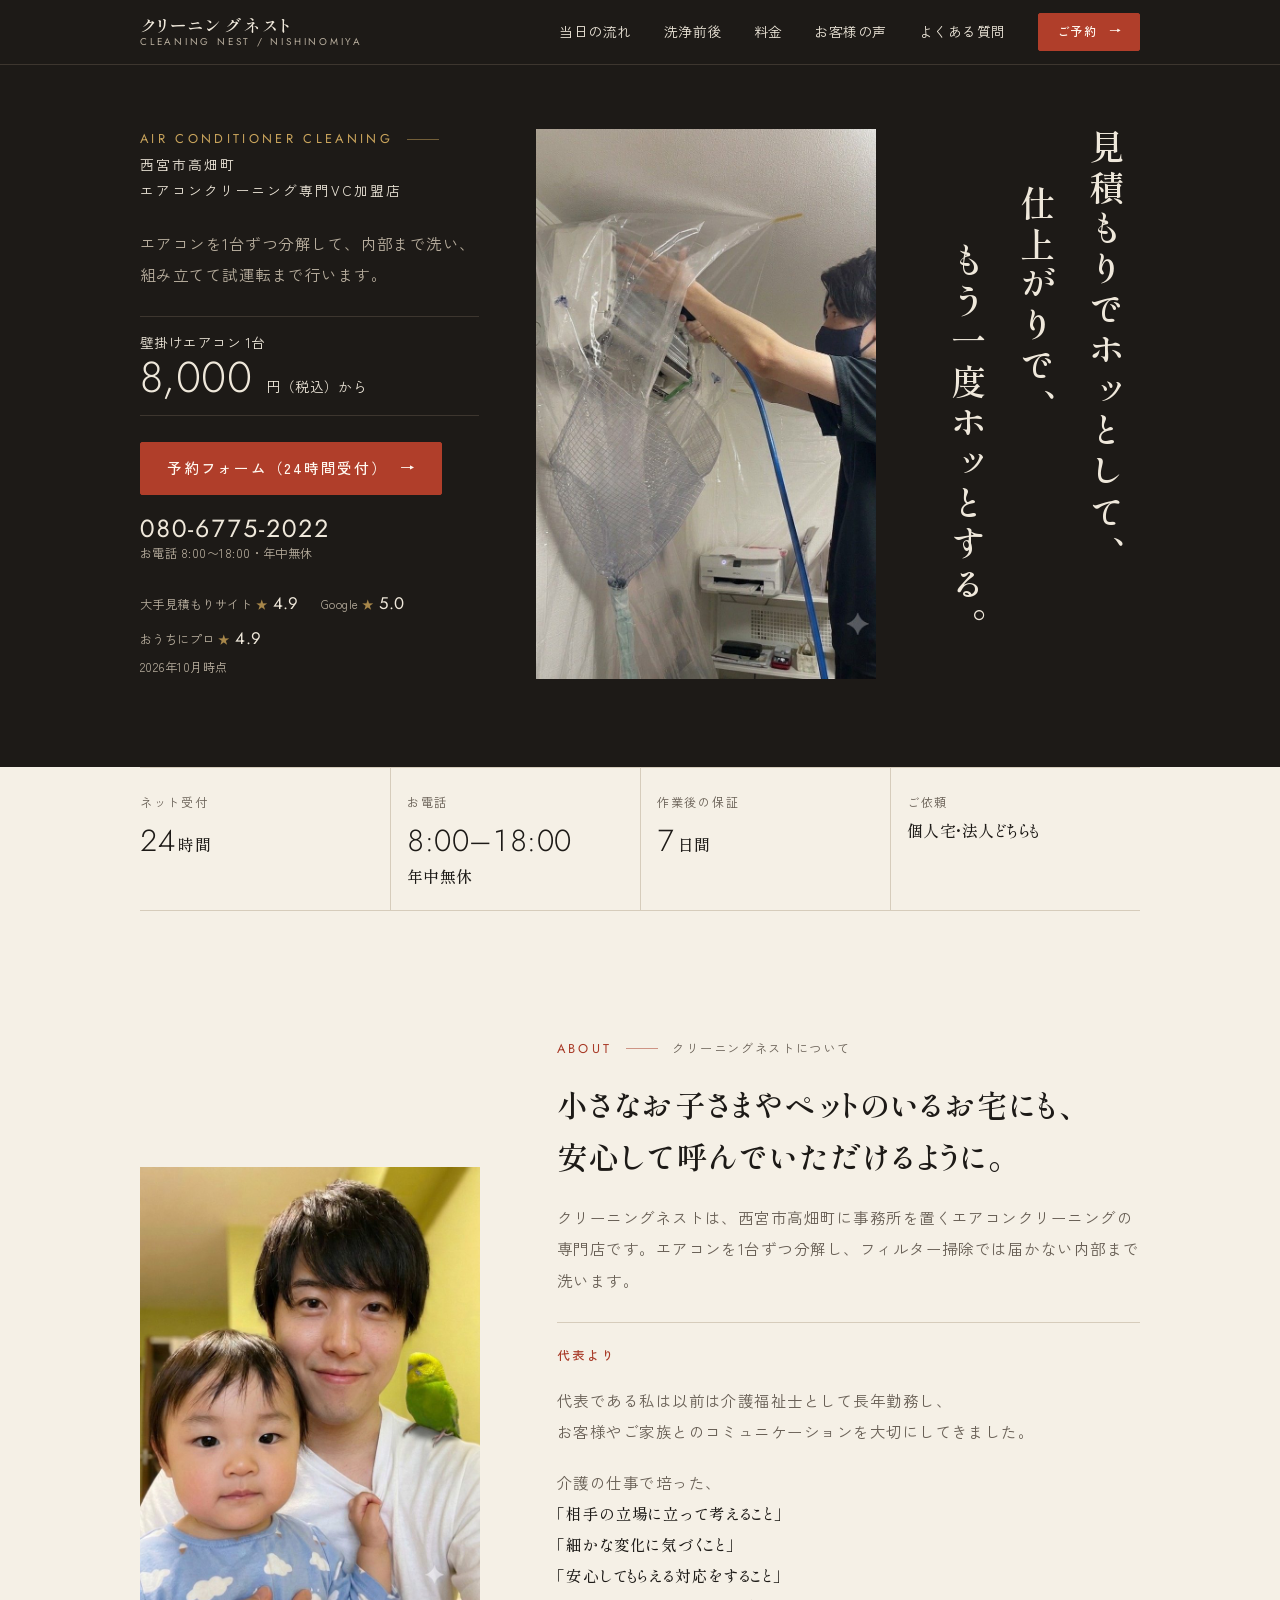
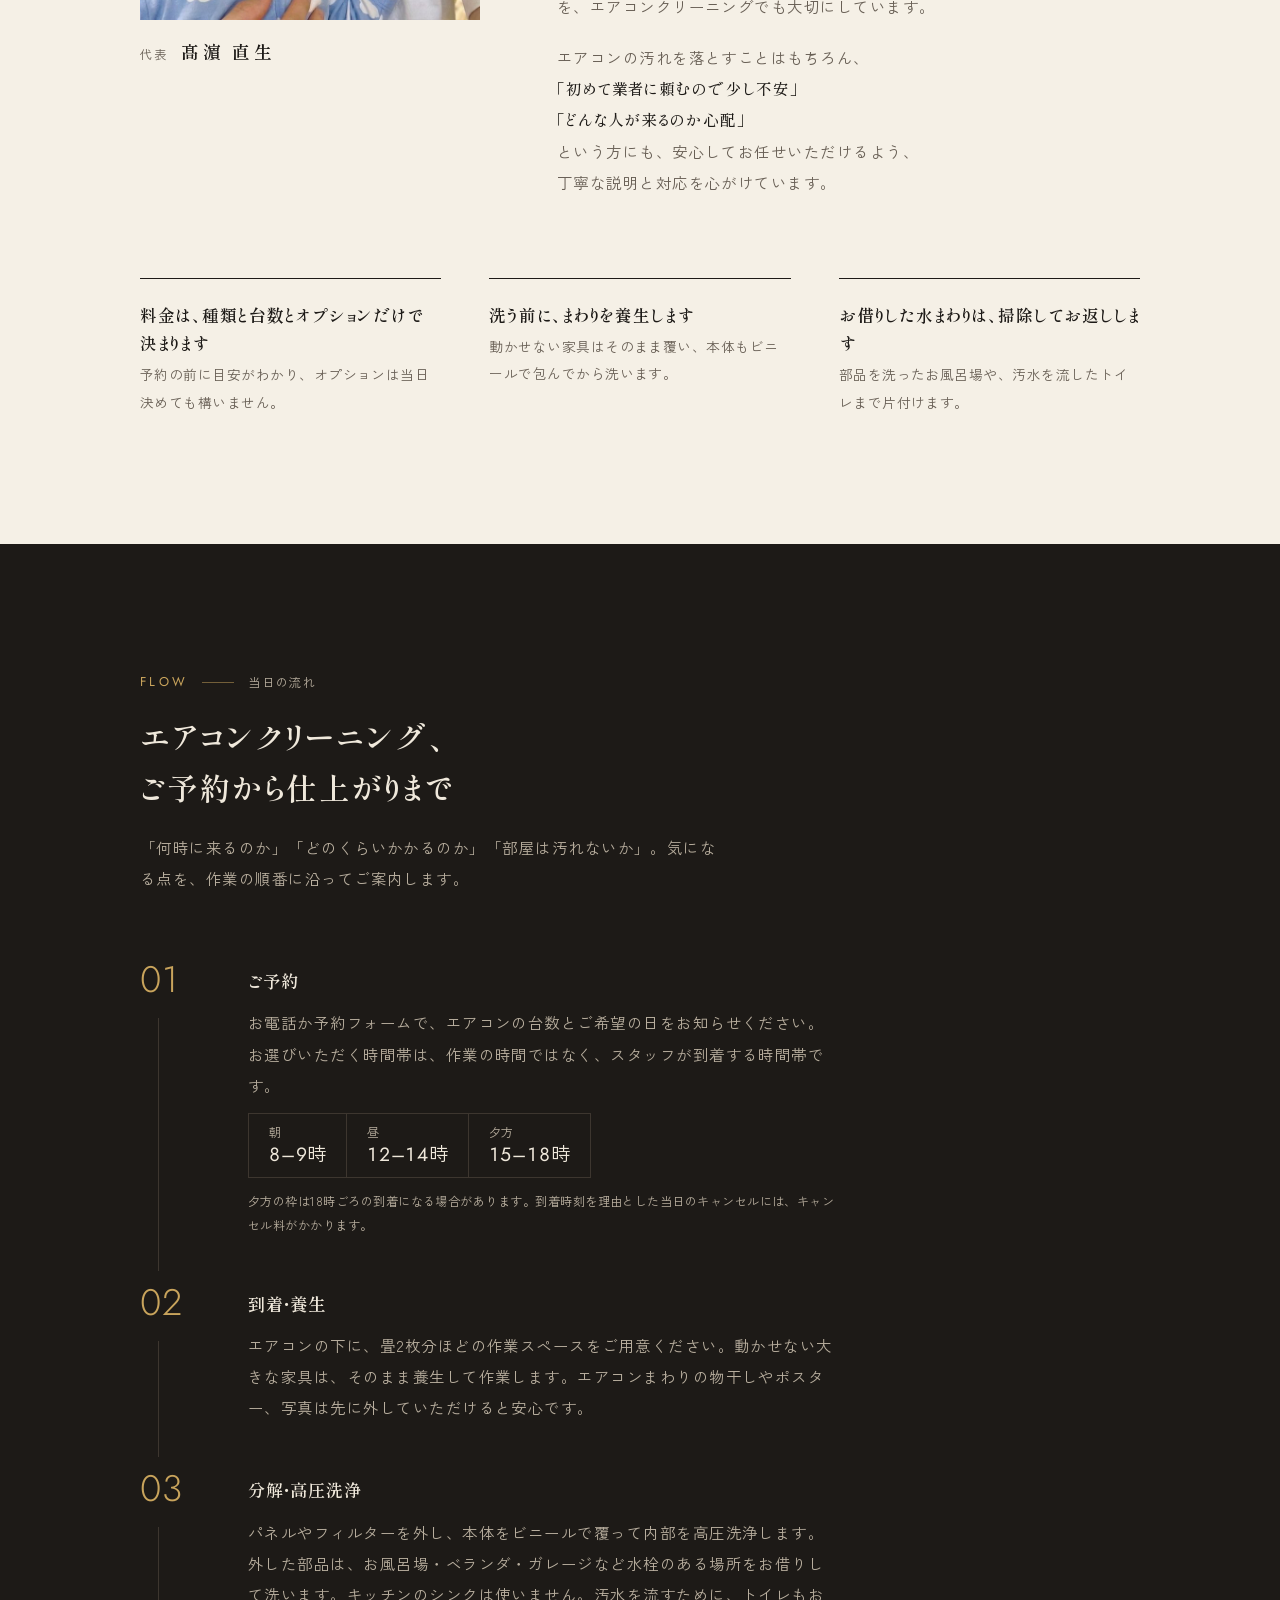
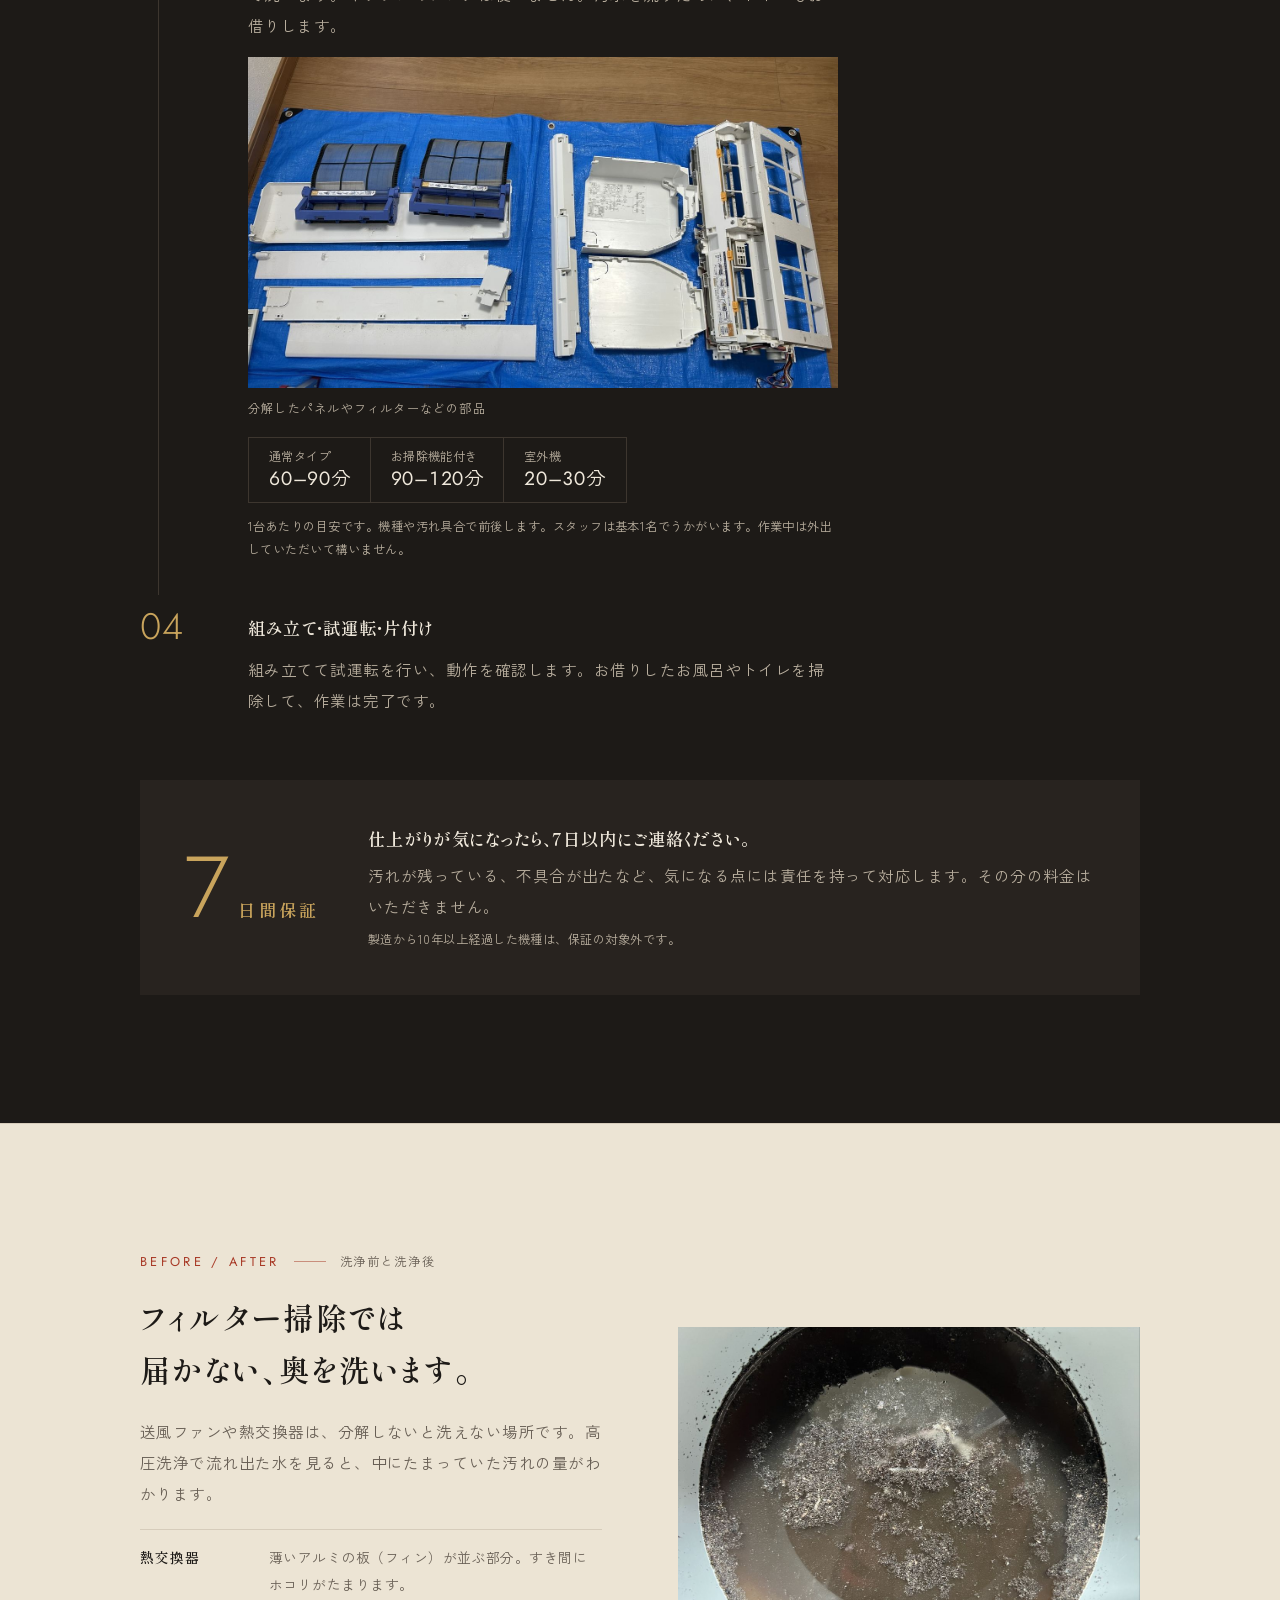
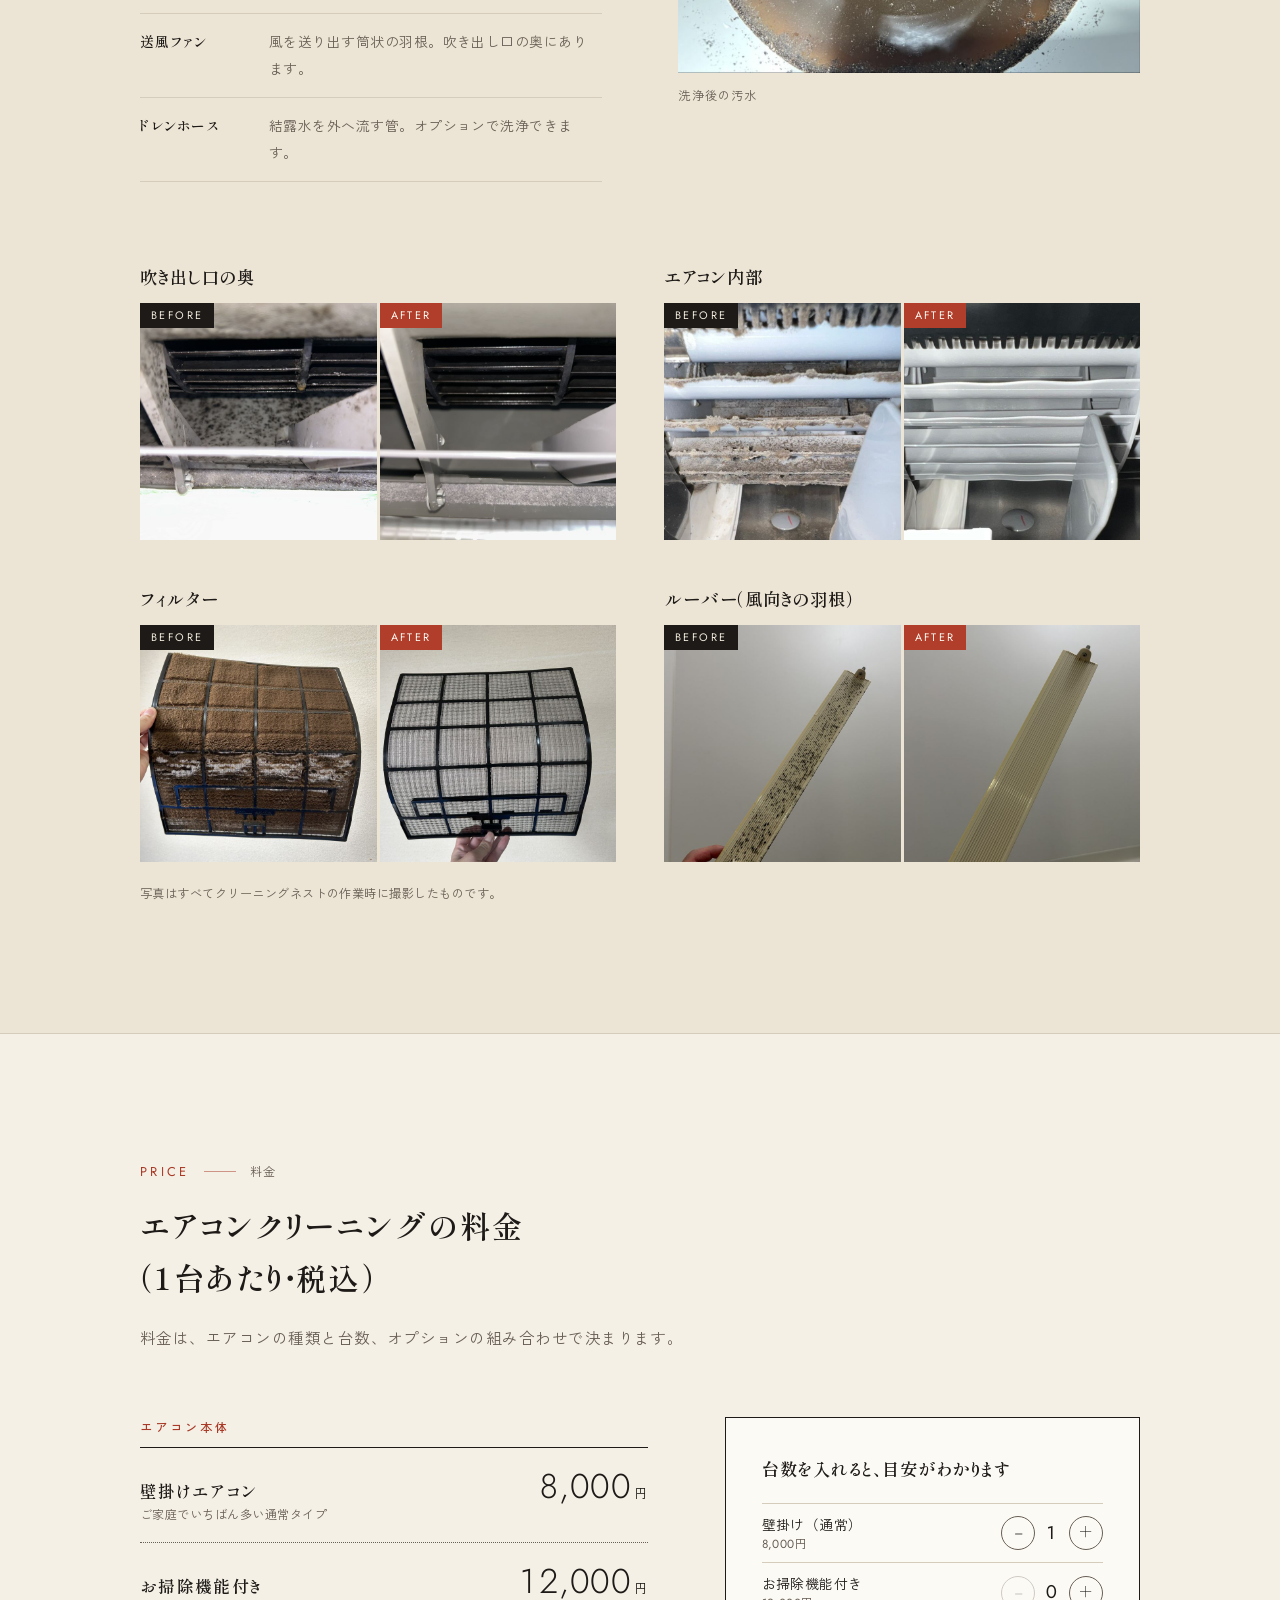
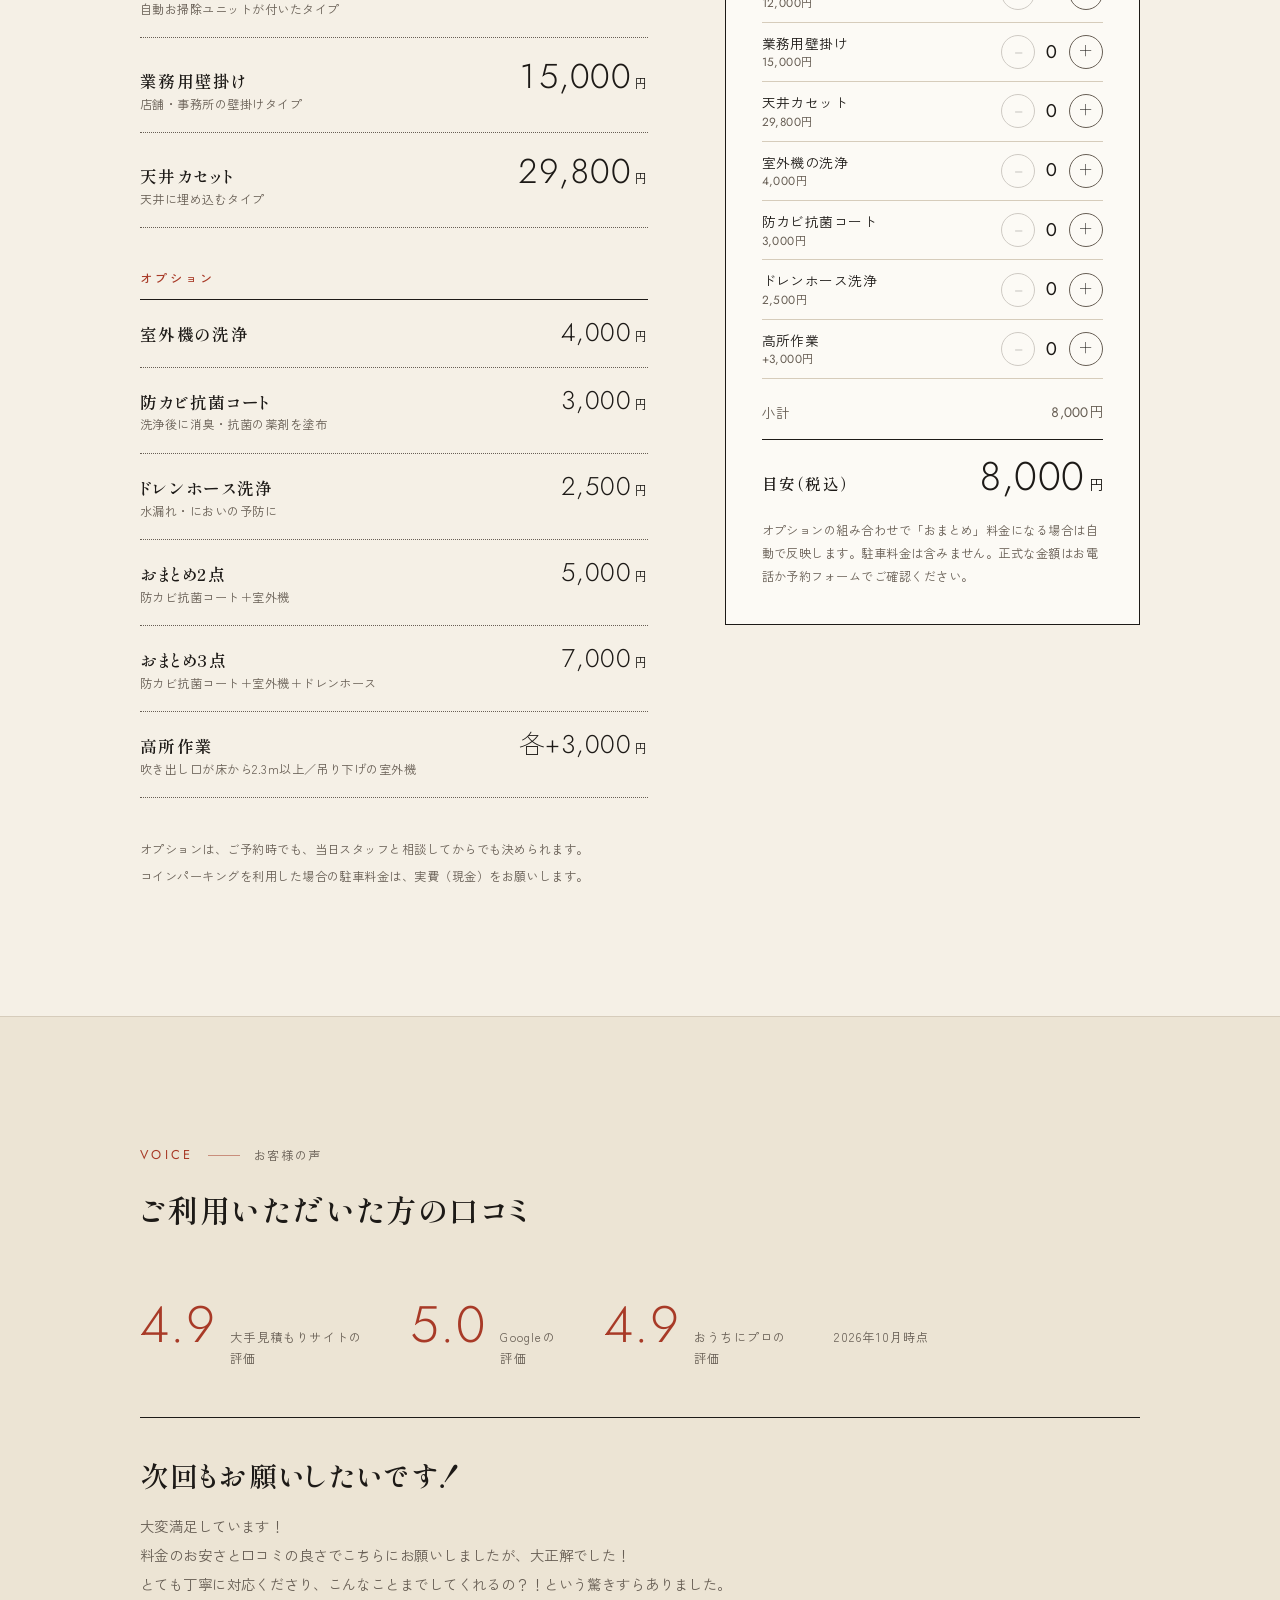
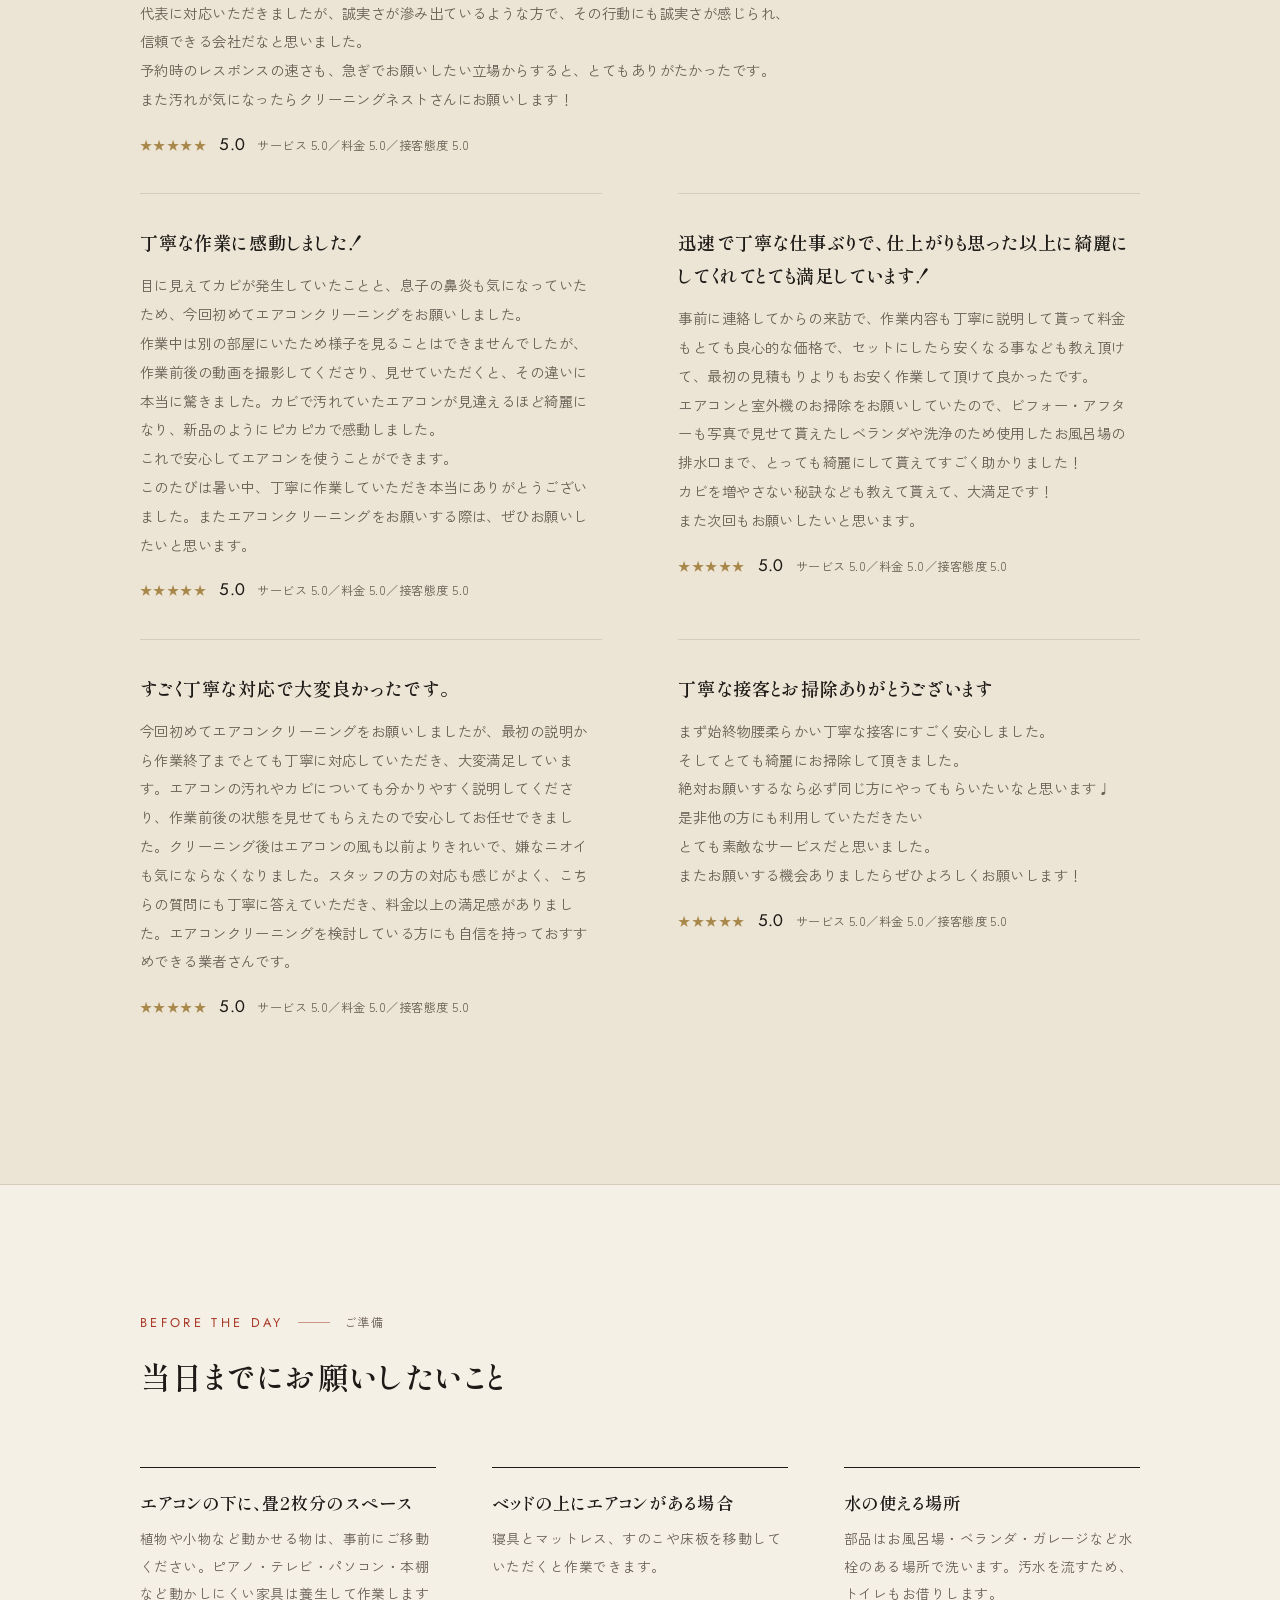
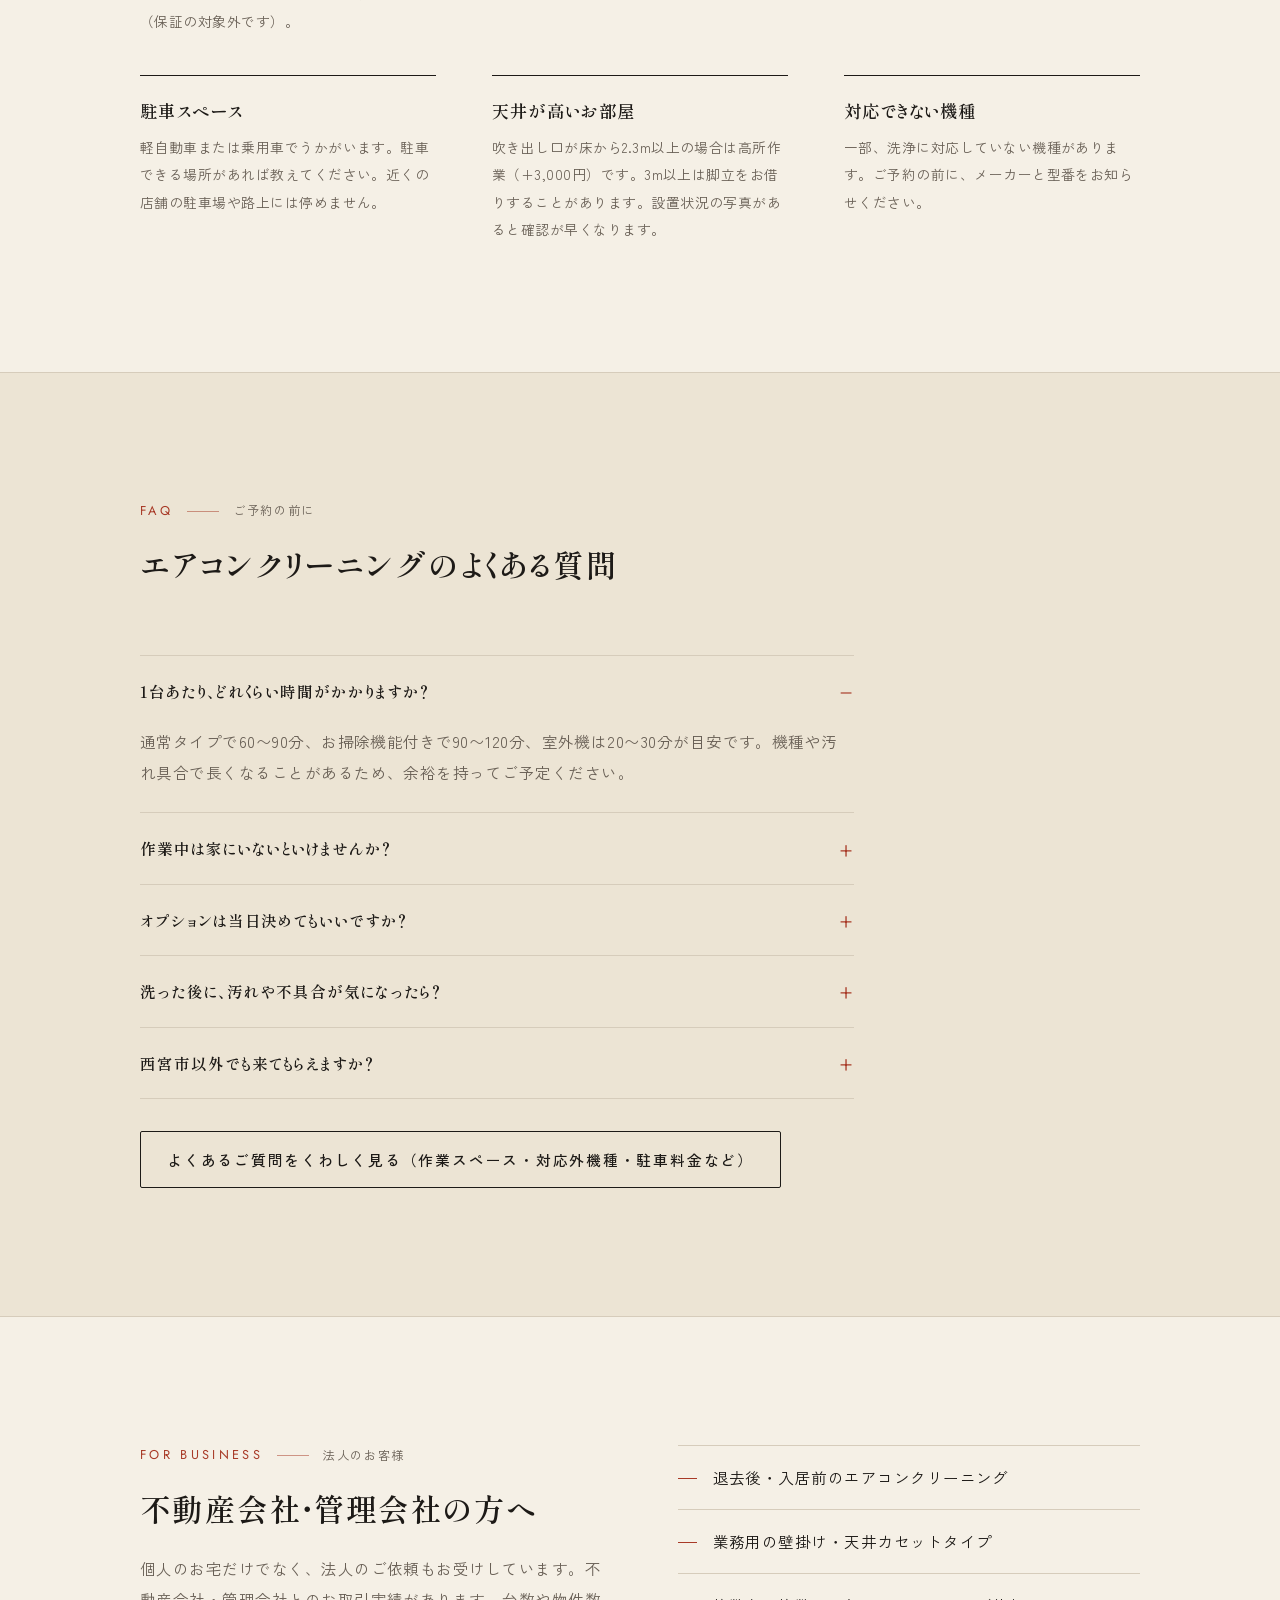
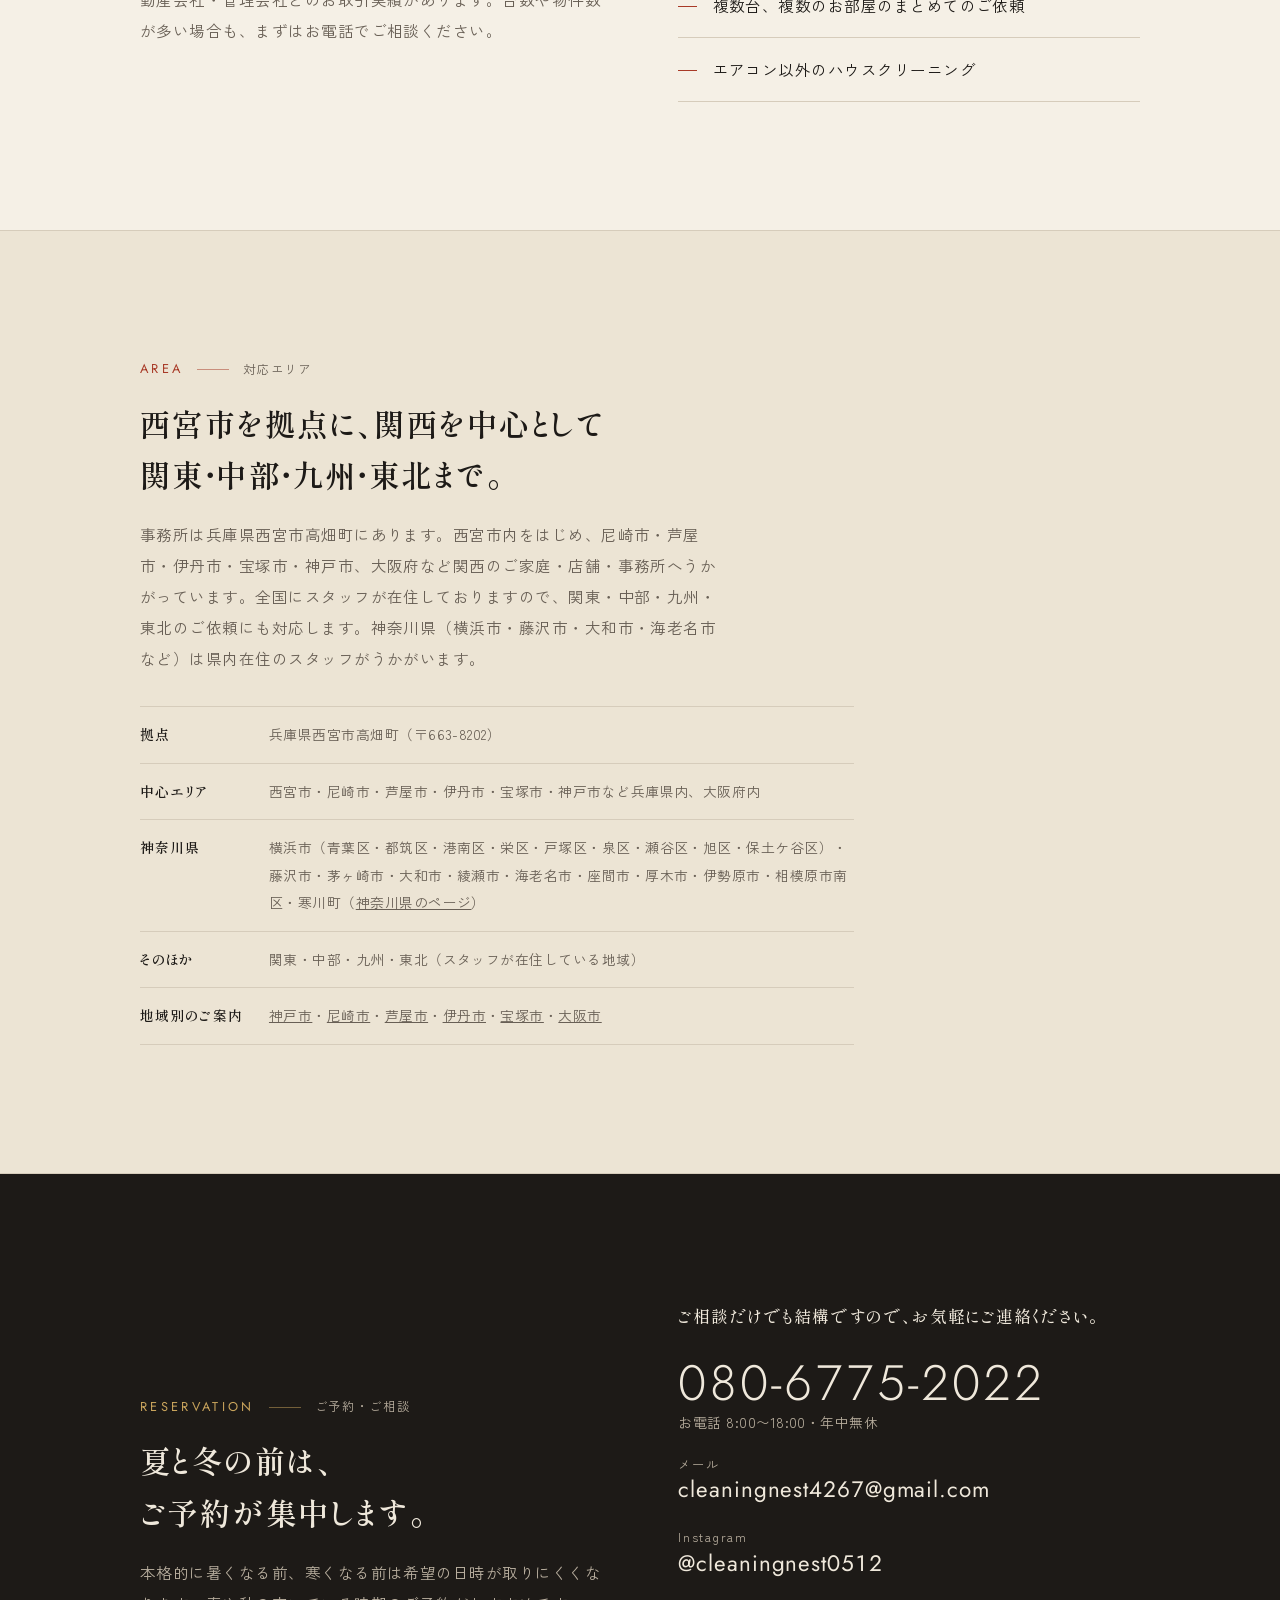
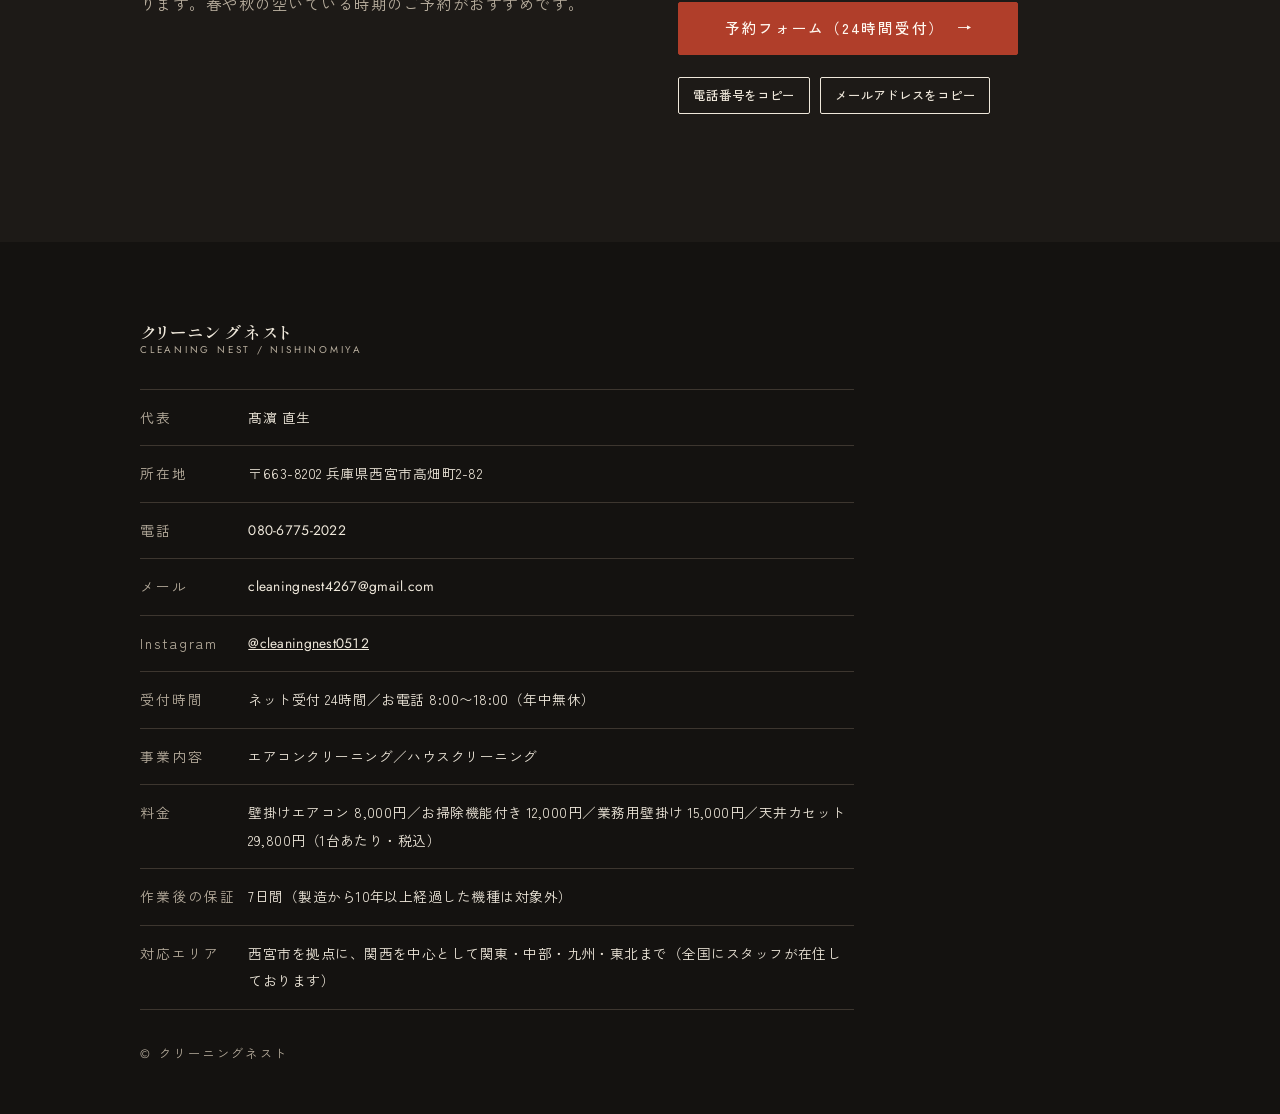
==== commit aceddb74: "神奈川県のエリアページを追加し、SEO・AI検索向けの情報を更新 - area/kanagawa/ を新設（築井さんの対応エリア19市区町村） - 集客ページ：構造化データ（サービス・FAQ）追加、タ" ====
--- a/index.html
+++ b/index.html
@@ -339,7 +339,14 @@
   .dock .btn{padding:13px 8px;font-size:var(--fs-s);letter-spacing:.08em}
 }
 </style>
-<script type="application/ld+json">{"@context": "https://schema.org", "@graph": [{"@type": "WebSite", "@id": "https://cleaning-nest.com/#website", "url": "https://cleaning-nest.com/", "name": "クリーニングネスト", "alternateName": "Cleaning Nest", "inLanguage": "ja", "publisher": {"@id": "https://cleaning-nest.com/#business"}}, {"@type": "WebPage", "@id": "https://cleaning-nest.com/#webpage", "url": "https://cleaning-nest.com/", "name": "西宮市のエアコンクリーニング｜クリーニングネスト【1台8,000円〜】", "description": "西宮市高畑町のエアコンクリーニング専門店クリーニングネスト。分解・高圧洗浄・試運転まで1台ずつ丁寧に行います。壁掛け8,000円、お掃除機能付き12,000円（税込）。作業後7日間保証・年中無休・ネット予約24時間受付。西宮市・尼崎市・芦屋市・伊丹市・宝塚市・神戸市、大阪府など関西を中心に対応します。", "inLanguage": "ja", "isPartOf": {"@id": "https://cleaning-nest.com/#website"}, "about": {"@id": "https://cleaning-nest.com/#business"}, "primaryImageOfPage": "https://cleaning-nest.com/img/og.jpg", "dateModified": "2026-11-10"}, {"@type": "HVACBusiness", "@id": "https://cleaning-nest.com/#business", "name": "クリーニングネスト", "alternateName": "Cleaning Nest", "description": "西宮市高畑町のエアコンクリーニング専門店クリーニングネスト。分解・高圧洗浄・試運転まで1台ずつ丁寧に行います。壁掛け8,000円、お掃除機能付き12,000円（税込）。作業後7日間保証・年中無休・ネット予約24時間受付。西宮市・尼崎市・芦屋市・伊丹市・宝塚市・神戸市、大阪府など関西を中心に対応します。", "url": "https://cleaning-nest.com/", "image": ["https://cleaning-nest.com/img/hero.jpg", "https://cleaning-nest.com/img/og.jpg"], "logo": "https://cleaning-nest.com/apple-touch-icon.png", "telephone": "+81-80-6775-2022", "email": "cleaningnest4267@gmail.com", "address": {"@type": "PostalAddress", "postalCode": "663-8202", "addressRegion": "兵庫県", "addressLocality": "西宮市", "streetAddress": "高畑町2-82", "addressCountry": "JP"}, "areaServed": [{"@type": "City", "name": "西宮市", "containedInPlace": {"@type": "AdministrativeArea", "name": "兵庫県"}}, {"@type": "City", "name": "尼崎市", "containedInPlace": {"@type": "AdministrativeArea", "name": "兵庫県"}}, {"@type": "City", "name": "芦屋市", "containedInPlace": {"@type": "AdministrativeArea", "name": "兵庫県"}}, {"@type": "City", "name": "伊丹市", "containedInPlace": {"@type": "AdministrativeArea", "name": "兵庫県"}}, {"@type": "City", "name": "宝塚市", "containedInPlace": {"@type": "AdministrativeArea", "name": "兵庫県"}}, {"@type": "City", "name": "神戸市", "containedInPlace": {"@type": "AdministrativeArea", "name": "兵庫県"}}, {"@type": "AdministrativeArea", "name": "兵庫県"}, {"@type": "AdministrativeArea", "name": "大阪府"}, {"@type": "Place", "name": "関西"}, {"@type": "Place", "name": "関東"}, {"@type": "Place", "name": "中部"}, {"@type": "Place", "name": "九州"}, {"@type": "Place", "name": "東北"}], "openingHoursSpecification": [{"@type": "OpeningHoursSpecification", "description": "お電話の受付時間（年中無休）。ネット予約は24時間受付。", "dayOfWeek": ["Monday", "Tuesday", "Wednesday", "Thursday", "Friday", "Saturday", "Sunday"], "opens": "08:00", "closes": "18:00"}], "sameAs": ["https://www.instagram.com/cleaningnest0512/"], "priceRange": "¥8,000〜¥29,800", "currenciesAccepted": "JPY", "founder": {"@type": "Person", "name": "髙濵 直生", "jobTitle": "代表", "description": "以前は介護福祉士として長年勤務。相手の立場に立って考えること、細かな変化に気づくこと、安心してもらえる対応をすることを、エアコンクリーニングでも大切にしています。"}, "knowsLanguage": "ja", "potentialAction": {"@type": "ReserveAction", "name": "予約フォーム（24時間受付）", "target": {"@type": "EntryPoint", "urlTemplate": "https://incomparable-speculoos-a0245a.netlify.app/", "inLanguage": "ja", "actionPlatform": ["https://schema.org/DesktopWebPlatform", "https://schema.org/MobileWebPlatform"]}}}, {"@type": "Service", "@id": "https://cleaning-nest.com/#service", "name": "エアコンクリーニング", "serviceType": "エアコンクリーニング（分解・高圧洗浄）", "description": "エアコンを1台ずつ分解し、内部を高圧洗浄して、組み立て・試運転まで行います。作業後7日間の保証付き（製造から10年以上経過した機種は対象外）。", "provider": {"@id": "https://cleaning-nest.com/#business"}, "areaServed": [{"@type": "City", "name": "西宮市", "containedInPlace": {"@type": "AdministrativeArea", "name": "兵庫県"}}, {"@type": "City", "name": "尼崎市", "containedInPlace": {"@type": "AdministrativeArea", "name": "兵庫県"}}, {"@type": "City", "name": "芦屋市", "containedInPlace": {"@type": "AdministrativeArea", "name": "兵庫県"}}, {"@type": "City", "name": "伊丹市", "containedInPlace": {"@type": "AdministrativeArea", "name": "兵庫県"}}, {"@type": "City", "name": "宝塚市", "containedInPlace": {"@type": "AdministrativeArea", "name": "兵庫県"}}, {"@type": "City", "name": "神戸市", "containedInPlace": {"@type": "AdministrativeArea", "name": "兵庫県"}}, {"@type": "AdministrativeArea", "name": "兵庫県"}, {"@type": "AdministrativeArea", "name": "大阪府"}, {"@type": "Place", "name": "関西"}, {"@type": "Place", "name": "関東"}, {"@type": "Place", "name": "中部"}, {"@type": "Place", "name": "九州"}, {"@type": "Place", "name": "東北"}], "url": "https://cleaning-nest.com/", "hasOfferCatalog": {"@type": "OfferCatalog", "name": "エアコンクリーニングの料金（1台あたり・税込）", "itemListElement": [{"@type": "OfferCatalog", "name": "エアコン本体", "itemListElement": [{"@type": "Offer", "name": "壁掛けエアコン（通常タイプ）のクリーニング", "description": "ご家庭でいちばん多い通常タイプ。分解・高圧洗浄・組み立て・試運転まで。", "price": "8000", "priceCurrency": "JPY", "url": "https://cleaning-nest.com/#price", "availability": "https://schema.org/InStock", "priceSpecification": {"@type": "UnitPriceSpecification", "price": "8000", "priceCurrency": "JPY", "valueAddedTaxIncluded": true, "unitText": "1台"}, "itemOffered": {"@type": "Service", "name": "壁掛けエアコン（通常タイプ）のクリーニング"}}, {"@type": "Offer", "name": "お掃除機能付きエアコンのクリーニング", "description": "自動お掃除ユニットが付いたタイプ。", "price": "12000", "priceCurrency": "JPY", "url": "https://cleaning-nest.com/#price", "availability": "https://schema.org/InStock", "priceSpecification": {"@type": "UnitPriceSpecification", "price": "12000", "priceCurrency": "JPY", "valueAddedTaxIncluded": true, "unitText": "1台"}, "itemOffered": {"@type": "Service", "name": "お掃除機能付きエアコンのクリーニング"}}, {"@type": "Offer", "name": "業務用壁掛けエアコンのクリーニング", "description": "店舗・事務所の壁掛けタイプ。", "price": "15000", "priceCurrency": "JPY", "url": "https://cleaning-nest.com/#price", "availability": "https://schema.org/InStock", "priceSpecification": {"@type": "UnitPriceSpecification", "price": "15000", "priceCurrency": "JPY", "valueAddedTaxIncluded": true, "unitText": "1台"}, "itemOffered": {"@type": "Service", "name": "業務用壁掛けエアコンのクリーニング"}}, {"@type": "Offer", "name": "天井カセットエアコンのクリーニング", "description": "天井に埋め込むタイプ。", "price": "29800", "priceCurrency": "JPY", "url": "https://cleaning-nest.com/#price", "availability": "https://schema.org/InStock", "priceSpecification": {"@type": "UnitPriceSpecification", "price": "29800", "priceCurrency": "JPY", "valueAddedTaxIncluded": true, "unitText": "1台"}, "itemOffered": {"@type": "Service", "name": "天井カセットエアコンのクリーニング"}}]}, {"@type": "OfferCatalog", "name": "オプション", "itemListElement": [{"@type": "Offer", "name": "室外機の洗浄", "description": "オプション。", "price": "4000", "priceCurrency": "JPY", "url": "https://cleaning-nest.com/#price", "availability": "https://schema.org/InStock", "priceSpecification": {"@type": "UnitPriceSpecification", "price": "4000", "priceCurrency": "JPY", "valueAddedTaxIncluded": true, "unitText": "1台"}, "itemOffered": {"@type": "Service", "name": "室外機の洗浄"}}, {"@type": "Offer", "name": "防カビ抗菌コート", "description": "オプション。洗浄後に消臭・抗菌の薬剤を塗布。", "price": "3000", "priceCurrency": "JPY", "url": "https://cleaning-nest.com/#price", "availability": "https://schema.org/InStock", "priceSpecification": {"@type": "UnitPriceSpecification", "price": "3000", "priceCurrency": "JPY", "valueAddedTaxIncluded": true, "unitText": "1台"}, "itemOffered": {"@type": "Service", "name": "防カビ抗菌コート"}}, {"@type": "Offer", "name": "ドレンホース洗浄", "description": "オプション。水漏れ・においの予防に。", "price": "2500", "priceCurrency": "JPY", "url": "https://cleaning-nest.com/#price", "availability": "https://schema.org/InStock", "priceSpecification": {"@type": "UnitPriceSpecification", "price": "2500", "priceCurrency": "JPY", "valueAddedTaxIncluded": true, "unitText": "1台"}, "itemOffered": {"@type": "Service", "name": "ドレンホース洗浄"}}, {"@type": "Offer", "name": "おまとめ2点（防カビ抗菌コート＋室外機）", "description": "オプションのセット料金。", "price": "5000", "priceCurrency": "JPY", "url": "https://cleaning-nest.com/#price", "availability": "https://schema.org/InStock", "priceSpecification": {"@type": "UnitPriceSpecification", "price": "5000", "priceCurrency": "JPY", "valueAddedTaxIncluded": true, "unitText": "1台"}, "itemOffered": {"@type": "Service", "name": "おまとめ2点（防カビ抗菌コート＋室外機）"}}, {"@type": "Offer", "name": "おまとめ3点（防カビ抗菌コート＋室外機＋ドレンホース）", "description": "オプションのセット料金。", "price": "7000", "priceCurrency": "JPY", "url": "https://cleaning-nest.com/#price", "availability": "https://schema.org/InStock", "priceSpecification": {"@type": "UnitPriceSpecification", "price": "7000", "priceCurrency": "JPY", "valueAddedTaxIncluded": true, "unitText": "1台"}, "itemOffered": {"@type": "Service", "name": "おまとめ3点（防カビ抗菌コート＋室外機＋ドレンホース）"}}, {"@type": "Offer", "name": "高所作業", "description": "吹き出し口が床から2.3m以上、または吊り下げの室外機の場合の追加料金（各）。", "price": "3000", "priceCurrency": "JPY", "url": "https://cleaning-nest.com/#price", "availability": "https://schema.org/InStock", "priceSpecification": {"@type": "UnitPriceSpecification", "price": "3000", "priceCurrency": "JPY", "valueAddedTaxIncluded": true, "unitText": "1台"}, "itemOffered": {"@type": "Service", "name": "高所作業"}}]}]}, "offers": {"@type": "AggregateOffer", "lowPrice": "8000", "highPrice": "29800", "priceCurrency": "JPY", "offerCount": "4"}}, {"@type": "FAQPage", "@id": "https://cleaning-nest.com/#faq", "inLanguage": "ja", "isPartOf": {"@id": "https://cleaning-nest.com/#webpage"}, "mainEntity": [{"@type": "Question", "name": "1台あたり、どれくらい時間がかかりますか？", "acceptedAnswer": {"@type": "Answer", "text": "通常タイプで60〜90分、お掃除機能付きで90〜120分、室外機は20〜30分が目安です。機種や汚れ具合で長くなることがあるため、余裕を持ってご予定ください。"}}, {"@type": "Question", "name": "作業中は家にいないといけませんか？", "acceptedAnswer": {"@type": "Answer", "text": "作業の始めと終わりにいていただければ、途中は外出していただいて構いません。"}}, {"@type": "Question", "name": "オプションは当日決めてもいいですか？", "acceptedAnswer": {"@type": "Answer", "text": "はい。防カビ抗菌コートや室外機の洗浄は、当日スタッフと相談してから決められます。"}}, {"@type": "Question", "name": "洗った後に、汚れや不具合が気になったら？", "acceptedAnswer": {"@type": "Answer", "text": "作業完了後7日以内にご連絡ください。責任を持って対応し、その分の料金はいただきません。製造から10年以上経過した機種は保証の対象外です。"}}, {"@type": "Question", "name": "西宮市以外でも来てもらえますか？", "acceptedAnswer": {"@type": "Answer", "text": "もちろん、喜んでお伺いいたします！関西を中心に、関東・中部・九州・東北まで対応しています。全国にスタッフが在住しておりますので、まずはご相談だけでも大丈夫です。"}}]}]}</script>
+<script type="application/ld+json">{"@context": "https://schema.org", "@graph": [{"@type": "WebSite", "@id": "https://cleaning-nest.com/#website", "url": "https://cleaning-nest.com/", "name": "クリーニングネスト", "alternateName": "Cleaning Nest", "inLanguage": "ja", "publisher": {"@id": "https://cleaning-nest.com/#business"}}, {"@type": "WebPage", "@id": "https://cleaning-nest.com/#webpage", "url": "https://cleaning-nest.com/", "name": "西宮市のエアコンクリーニング｜クリーニングネスト【1台8,000円〜】", "description": "西宮市高畑町のエアコンクリーニング専門店クリーニングネスト。分解・高圧洗浄・試運転まで1台ずつ丁寧に行います。壁掛け8,000円、お掃除機能付き12,000円（税込）。作業後7日間保証・年中無休・ネット予約24時間受付。西宮市・尼崎市・芦屋市・伊丹市・宝塚市・神戸市、大阪府など関西を中心に対応します。", "inLanguage": "ja", "isPartOf": {"@id": "https://cleaning-nest.com/#website"}, "about": {"@id": "https://cleaning-nest.com/#business"}, "primaryImageOfPage": "https://cleaning-nest.com/img/og.jpg", "dateModified": "2026-11-21"}, {"@type": "HVACBusiness", "@id": "https://cleaning-nest.com/#business", "name": "クリーニングネスト", "alternateName": "Cleaning Nest", "description": "西宮市高畑町のエアコンクリーニング専門店クリーニングネスト。分解・高圧洗浄・試運転まで1台ずつ丁寧に行います。壁掛け8,000円、お掃除機能付き12,000円（税込）。作業後7日間保証・年中無休・ネット予約24時間受付。西宮市・尼崎市・芦屋市・伊丹市・宝塚市・神戸市、大阪府など関西を中心に対応します。", "url": "https://cleaning-nest.com/", "image": ["https://cleaning-nest.com/img/hero.jpg", "https://cleaning-nest.com/img/og.jpg"], "logo": "https://cleaning-nest.com/apple-touch-icon.png", "telephone": "+81-80-6775-2022", "email": "cleaningnest4267@gmail.com", "address": {"@type": "PostalAddress", "postalCode": "663-8202", "addressRegion": "兵庫県", "addressLocality": "西宮市", "streetAddress": "高畑町2-82", "addressCountry": "JP"}, "areaServed": [{"@type": "City", "name": "西宮市", "containedInPlace": {"@type": "AdministrativeArea", "name": "兵庫県"}}, {"@type": "City", "name": "尼崎市", "containedInPlace": {"@type": "AdministrativeArea", "name": "兵庫県"}}, {"@type": "City", "name": "芦屋市", "containedInPlace": {"@type": "AdministrativeArea", "name": "兵庫県"}}, {"@type": "City", "name": "伊丹市", "containedInPlace": {"@type": "AdministrativeArea", "name": "兵庫県"}}, {"@type": "City", "name": "宝塚市", "containedInPlace": {"@type": "AdministrativeArea", "name": "兵庫県"}}, {"@type": "City", "name": "神戸市", "containedInPlace": {"@type": "AdministrativeArea", "name": "兵庫県"}}, {"@type": "AdministrativeArea", "name": "兵庫県"}, {"@type": "AdministrativeArea", "name": "大阪府"}, {"@type": "AdministrativeArea", "name": "神奈川県"}, {"@type": "Place", "name": "関西"}, {"@type": "Place", "name": "関東"}, {"@type": "Place", "name": "中部"}, {"@type": "Place", "name": "九州"}, {"@type": "Place", "name": "東北"}], "openingHoursSpecification": [{"@type": "OpeningHoursSpecification", "description": "お電話の受付時間（年中無休）。ネット予約は24時間受付。", "dayOfWeek": ["Monday", "Tuesday", "Wednesday", "Thursday", "Friday", "Saturday", "Sunday"], "opens": "08:00", "closes": "18:00"}], "sameAs": ["https://www.instagram.com/cleaningnest0512/"], "priceRange": "¥8,000〜¥29,800", "currenciesAccepted": "JPY", "founder": {"@type": "Person", "name": "髙濵 直生", "jobTitle": "代表", "description": "以前は介護福祉士として長年勤務。相手の立場に立って考えること、細かな変化に気づくこと、安心してもらえる対応をすることを、エアコンクリーニングでも大切にしています。"}, "knowsLanguage": "ja", "potentialAction": {"@type": "ReserveAction", "name": "予約フォーム（24時間受付）", "target": {"@type": "EntryPoint", "urlTemplate": "https://cleaning-nest.com/yoyaku/", "inLanguage": "ja", "actionPlatform": ["https://schema.org/DesktopWebPlatform", "https://schema.org/MobileWebPlatform"]}}}, {"@type": "Service", "@id": "https://cleaning-nest.com/#service", "name": "エアコンクリーニング", "serviceType": "エアコンクリーニング（分解・高圧洗浄）", "description": "エアコンを1台ずつ分解し、内部を高圧洗浄して、組み立て・試運転まで行います。作業後7日間の保証付き（製造から10年以上経過した機種は対象外）。", "provider": {"@id": "https://cleaning-nest.com/#business"}, "areaServed": [{"@type": "City", "name": "西宮市", "containedInPlace": {"@type": "AdministrativeArea", "name": "兵庫県"}}, {"@type": "City", "name": "尼崎市", "containedInPlace": {"@type": "AdministrativeArea", "name": "兵庫県"}}, {"@type": "City", "name": "芦屋市", "containedInPlace": {"@type": "AdministrativeArea", "name": "兵庫県"}}, {"@type": "City", "name": "伊丹市", "containedInPlace": {"@type": "AdministrativeArea", "name": "兵庫県"}}, {"@type": "City", "name": "宝塚市", "containedInPlace": {"@type": "AdministrativeArea", "name": "兵庫県"}}, {"@type": "City", "name": "神戸市", "containedInPlace": {"@type": "AdministrativeArea", "name": "兵庫県"}}, {"@type": "AdministrativeArea", "name": "兵庫県"}, {"@type": "AdministrativeArea", "name": "大阪府"}, {"@type": "AdministrativeArea", "name": "神奈川県"}, {"@type": "Place", "name": "関西"}, {"@type": "Place", "name": "関東"}, {"@type": "Place", "name": "中部"}, {"@type": "Place", "name": "九州"}, {"@type": "Place", "name": "東北"}], "url": "https://cleaning-nest.com/", "hasOfferCatalog": {"@type": "OfferCatalog", "name": "エアコンクリーニングの料金（1台あたり・税込）", "itemListElement": [{"@type": "OfferCatalog", "name": "エアコン本体", "itemListElement": [{"@type": "Offer", "name": "壁掛けエアコン（通常タイプ）のクリーニング", "description": "ご家庭でいちばん多い通常タイプ。分解・高圧洗浄・組み立て・試運転まで。", "price": "8000", "priceCurrency": "JPY", "url": "https://cleaning-nest.com/#price", "availability": "https://schema.org/InStock", "priceSpecification": {"@type": "UnitPriceSpecification", "price": "8000", "priceCurrency": "JPY", "valueAddedTaxIncluded": true, "unitText": "1台"}, "itemOffered": {"@type": "Service", "name": "壁掛けエアコン（通常タイプ）のクリーニング"}}, {"@type": "Offer", "name": "お掃除機能付きエアコンのクリーニング", "description": "自動お掃除ユニットが付いたタイプ。", "price": "12000", "priceCurrency": "JPY", "url": "https://cleaning-nest.com/#price", "availability": "https://schema.org/InStock", "priceSpecification": {"@type": "UnitPriceSpecification", "price": "12000", "priceCurrency": "JPY", "valueAddedTaxIncluded": true, "unitText": "1台"}, "itemOffered": {"@type": "Service", "name": "お掃除機能付きエアコンのクリーニング"}}, {"@type": "Offer", "name": "業務用壁掛けエアコンのクリーニング", "description": "店舗・事務所の壁掛けタイプ。", "price": "15000", "priceCurrency": "JPY", "url": "https://cleaning-nest.com/#price", "availability": "https://schema.org/InStock", "priceSpecification": {"@type": "UnitPriceSpecification", "price": "15000", "priceCurrency": "JPY", "valueAddedTaxIncluded": true, "unitText": "1台"}, "itemOffered": {"@type": "Service", "name": "業務用壁掛けエアコンのクリーニング"}}, {"@type": "Offer", "name": "天井カセットエアコンのクリーニング", "description": "天井に埋め込むタイプ。", "price": "29800", "priceCurrency": "JPY", "url": "https://cleaning-nest.com/#price", "availability": "https://schema.org/InStock", "priceSpecification": {"@type": "UnitPriceSpecification", "price": "29800", "priceCurrency": "JPY", "valueAddedTaxIncluded": true, "unitText": "1台"}, "itemOffered": {"@type": "Service", "name": "天井カセットエアコンのクリーニング"}}]}, {"@type": "OfferCatalog", "name": "オプション", "itemListElement": [{"@type": "Offer", "name": "室外機の洗浄", "description": "オプション。", "price": "4000", "priceCurrency": "JPY", "url": "https://cleaning-nest.com/#price", "availability": "https://schema.org/InStock", "priceSpecification": {"@type": "UnitPriceSpecification", "price": "4000", "priceCurrency": "JPY", "valueAddedTaxIncluded": true, "unitText": "1台"}, "itemOffered": {"@type": "Service", "name": "室外機の洗浄"}}, {"@type": "Offer", "name": "防カビ抗菌コート", "description": "オプション。洗浄後に消臭・抗菌の薬剤を塗布。", "price": "3000", "priceCurrency": "JPY", "url": "https://cleaning-nest.com/#price", "availability": "https://schema.org/InStock", "priceSpecification": {"@type": "UnitPriceSpecification", "price": "3000", "priceCurrency": "JPY", "valueAddedTaxIncluded": true, "unitText": "1台"}, "itemOffered": {"@type": "Service", "name": "防カビ抗菌コート"}}, {"@type": "Offer", "name": "ドレンホース洗浄", "description": "オプション。水漏れ・においの予防に。", "price": "2500", "priceCurrency": "JPY", "url": "https://cleaning-nest.com/#price", "availability": "https://schema.org/InStock", "priceSpecification": {"@type": "UnitPriceSpecification", "price": "2500", "priceCurrency": "JPY", "valueAddedTaxIncluded": true, "unitText": "1台"}, "itemOffered": {"@type": "Service", "name": "ドレンホース洗浄"}}, {"@type": "Offer", "name": "おまとめ2点（防カビ抗菌コート＋室外機）", "description": "オプションのセット料金。", "price": "5000", "priceCurrency": "JPY", "url": "https://cleaning-nest.com/#price", "availability": "https://schema.org/InStock", "priceSpecification": {"@type": "UnitPriceSpecification", "price": "5000", "priceCurrency": "JPY", "valueAddedTaxIncluded": true, "unitText": "1台"}, "itemOffered": {"@type": "Service", "name": "おまとめ2点（防カビ抗菌コート＋室外機）"}}, {"@type": "Offer", "name": "おまとめ3点（防カビ抗菌コート＋室外機＋ドレンホース）", "description": "オプションのセット料金。", "price": "7000", "priceCurrency": "JPY", "url": "https://cleaning-nest.com/#price", "availability": "https://schema.org/InStock", "priceSpecification": {"@type": "UnitPriceSpecification", "price": "7000", "priceCurrency": "JPY", "valueAddedTaxIncluded": true, "unitText": "1台"}, "itemOffered": {"@type": "Service", "name": "おまとめ3点（防カビ抗菌コート＋室外機＋ドレンホース）"}}, {"@type": "Offer", "name": "高所作業", "description": "吹き出し口が床から2.3m以上、または吊り下げの室外機の場合の追加料金（各）。", "price": "3000", "priceCurrency": "JPY", "url": "https://cleaning-nest.com/#price", "availability": "https://schema.org/InStock", "priceSpecification": {"@type": "UnitPriceSpecification", "price": "3000", "priceCurrency": "JPY", "valueAddedTaxIncluded": true, "unitText": "1台"}, "itemOffered": {"@type": "Service", "name": "高所作業"}}]}]}, "offers": {"@type": "AggregateOffer", "lowPrice": "8000", "highPrice": "29800", "priceCurrency": "JPY", "offerCount": "4"}}, {"@type": "FAQPage", "@id": "https://cleaning-nest.com/#faq", "inLanguage": "ja", "isPartOf": {"@id": "https://cleaning-nest.com/#webpage"}, "mainEntity": [{"@type": "Question", "name": "1台あたり、どれくらい時間がかかりますか？", "acceptedAnswer": {"@type": "Answer", "text": "通常タイプで60〜90分、お掃除機能付きで90〜120分、室外機は20〜30分が目安です。機種や汚れ具合で長くなることがあるため、余裕を持ってご予定ください。"}}, {"@type": "Question", "name": "作業中は家にいないといけませんか？", "acceptedAnswer": {"@type": "Answer", "text": "作業の始めと終わりにいていただければ、途中は外出していただいて構いません。"}}, {"@type": "Question", "name": "オプションは当日決めてもいいですか？", "acceptedAnswer": {"@type": "Answer", "text": "はい。防カビ抗菌コートや室外機の洗浄は、当日スタッフと相談してから決められます。"}}, {"@type": "Question", "name": "洗った後に、汚れや不具合が気になったら？", "acceptedAnswer": {"@type": "Answer", "text": "作業完了後7日以内にご連絡ください。責任を持って対応し、その分の料金はいただきません。製造から10年以上経過した機種は保証の対象外です。"}}, {"@type": "Question", "name": "西宮市以外でも来てもらえますか？", "acceptedAnswer": {"@type": "Answer", "text": "もちろん、喜んでお伺いいたします！関西を中心に、関東・中部・九州・東北まで対応しています。全国にスタッフが在住しておりますので、まずはご相談だけでも大丈夫です。"}}]}]}</script>
+<!-- Google 広告（コンバージョン計測） -->
+<script async src="https://www.googletagmanager.com/gtag/js?id=AW-18473612051"></script>
+<script>
+window.dataLayer=window.dataLayer||[];function gtag(){dataLayer.push(arguments);}
+gtag('js',new Date());gtag('config','AW-18473612051');
+document.addEventListener('click',function(e){var a=e.target.closest&&e.target.closest('a[href^="tel:"]');if(a){gtag('event','conversion',{send_to:'AW-18473612051/AMCECNqrxrsdEJPm8-hE'});}},true);
+</script>
 </head>
 <body>
 <header class="top inv">
@@ -353,7 +360,7 @@
         <a href="#voice">お客様の声</a>
         <a href="#faq">よくある質問</a>
       </div>
-      <a class="btn btn-solid btn-s" href="https://incomparable-speculoos-a0245a.netlify.app/" target="_blank" rel="noopener">ご予約</a>
+      <a class="btn btn-solid btn-s" href="https://cleaning-nest.com/yoyaku/" target="_blank" rel="noopener">ご予約</a>
     </nav>
   </div>
 </header>
@@ -368,7 +375,7 @@
         <p class="lead">エアコンを1台ずつ分解して、内部まで洗い、組み立てて試運転まで行います。</p>
         <p class="from"><span>壁掛けエアコン 1台</span><b>8,000</b><span>円（税込）から</span></p>
         <div class="cta">
-          <a class="btn btn-solid" href="https://incomparable-speculoos-a0245a.netlify.app/" target="_blank" rel="noopener">予約フォーム（24時間受付）</a>
+          <a class="btn btn-solid" href="https://cleaning-nest.com/yoyaku/" target="_blank" rel="noopener">予約フォーム（24時間受付）</a>
           <a class="tel" href="tel:08067752022"><b class="num">080-6775-2022</b><span>お電話 8:00〜18:00・年中無休</span></a>
         </div>
         <p class="rating">
@@ -661,11 +668,12 @@
       <div class="head area">
         <p class="eyebrow"><span class="en">Area</span>対応エリア</p>
         <h2><span class="nb">西宮市を拠点に、</span><span class="nb">関西を中心として</span><span class="nb">関東・中部・九州・東北まで。</span></h2>
-        <p>事務所は兵庫県西宮市高畑町にあります。西宮市内をはじめ、尼崎市・芦屋市・伊丹市・宝塚市・神戸市、大阪府など関西のご家庭・店舗・事務所へうかがっています。全国にスタッフが在住しておりますので、関東・中部・九州・東北のご依頼にも対応します。</p>
+        <p>事務所は兵庫県西宮市高畑町にあります。西宮市内をはじめ、尼崎市・芦屋市・伊丹市・宝塚市・神戸市、大阪府など関西のご家庭・店舗・事務所へうかがっています。全国にスタッフが在住しておりますので、関東・中部・九州・東北のご依頼にも対応します。神奈川県（横浜市・藤沢市・大和市・海老名市など）は県内在住のスタッフがうかがいます。</p>
       </div>
       <ul class="parts area-list">
         <li><b>拠点</b><span>兵庫県西宮市高畑町（〒663-8202）</span></li>
         <li><b>中心エリア</b><span>西宮市・尼崎市・芦屋市・伊丹市・宝塚市・神戸市など兵庫県内、大阪府内</span></li>
+        <li><b>神奈川県</b><span>横浜市（青葉区・都筑区・港南区・栄区・戸塚区・泉区・瀬谷区・旭区・保土ケ谷区）・藤沢市・茅ヶ崎市・大和市・綾瀬市・海老名市・座間市・厚木市・伊勢原市・相模原市南区・寒川町（<a href="https://cleaning-nest.com/area/kanagawa/">神奈川県のページ</a>）</span></li>
         <li><b>そのほか</b><span>関東・中部・九州・東北（スタッフが在住している地域）</span></li>
         <li><b>地域別のご案内</b><span><a href="/area/kobe/">神戸市</a>・<a href="/area/amagasaki/">尼崎市</a>・<a href="/area/ashiya/">芦屋市</a>・<a href="/area/itami/">伊丹市</a>・<a href="/area/takarazuka/">宝塚市</a>・<a href="/area/osaka/">大阪市</a></span></li>
       </ul>
@@ -685,7 +693,7 @@
         <a class="mail" href="mailto:cleaningnest4267@gmail.com"><span>メール</span><b class="num" id="mailaddr">cleaningnest4267@gmail.com</b></a>
         <a class="mail" href="https://www.instagram.com/cleaningnest0512/" target="_blank" rel="noopener"><span>Instagram</span><b class="num">@cleaningnest0512</b></a>
         <div class="acts">
-          <a class="btn btn-solid" href="https://incomparable-speculoos-a0245a.netlify.app/" target="_blank" rel="noopener">予約フォーム（24時間受付）</a>
+          <a class="btn btn-solid" href="https://cleaning-nest.com/yoyaku/" target="_blank" rel="noopener">予約フォーム（24時間受付）</a>
         </div>
         <div class="acts copies">
           <button class="btn btn-line btn-s" type="button" id="copytel" data-copy="080-6775-2022" data-target="telnum">電話番号をコピー</button>
@@ -717,7 +725,7 @@
 
 <div class="dock">
   <a class="btn btn-line" href="tel:08067752022">電話する</a>
-  <a class="btn btn-solid" href="https://incomparable-speculoos-a0245a.netlify.app/" target="_blank" rel="noopener">予約フォーム</a>
+  <a class="btn btn-solid" href="https://cleaning-nest.com/yoyaku/" target="_blank" rel="noopener">予約フォーム</a>
 </div>
 
 <script>
